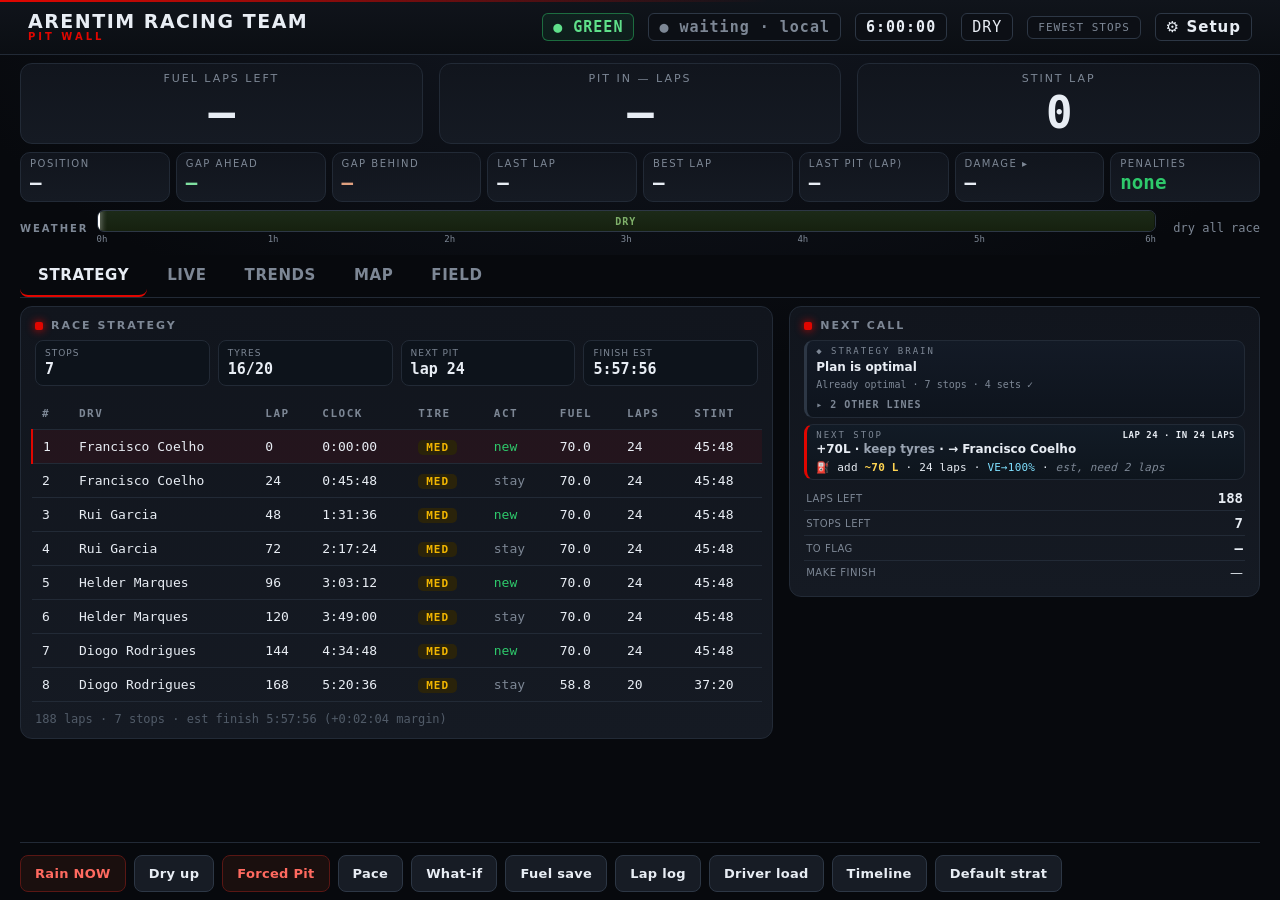
==== web/index.html @ 39a703a9 "Redesign UI into tabbed views (fix nested-panel clutter) The single-screen 3-column clamp forced pan" ====
<!DOCTYPE html>
<html lang="en">
<head>
<meta charset="utf-8">
<meta name="viewport" content="width=device-width,initial-scale=1">
<title>Arentim Racing Team — Pit Wall</title>
<link rel="icon" href="data:image/svg+xml,%3Csvg xmlns='http://www.w3.org/2000/svg' viewBox='0 0 32 32'%3E%3Crect width='32' height='32' rx='6' fill='%230b0f14'/%3E%3Ctext x='16' y='22' font-size='18' text-anchor='middle' fill='%233ea6ff' font-family='Arial' font-weight='bold'%3EA%3C/text%3E%3C/svg%3E">
<link rel="stylesheet" href="css/style.css?v=2026-11-17l">
</head>
<body>
<header>
  <div class="brand"><span class="t">ARENTIM RACING TEAM</span><span class="s">PIT WALL</span></div>
  <div class="spacer"></div>
  <span class="chip flag" id="flagChip" title="track flag">● GREEN</span>
  <span class="chip conn" id="conn" title="data link">● —</span>
  <span class="chip clock" id="clock" title="time remaining">--:--:--</span>
  <span class="chip wet" id="wx">DRY</span>
  <span class="chip wetpct" id="wxDetail" title="track wetness + trend" style="display:none"></span>
  <span class="chip tgt" id="target">fewest stops</span>
  <button class="chip btn" onclick="openSetup()" title="Race setup — enter real values">⚙ Setup</button>
</header>

<div class="wrap">
  <div id="feedBanner" class="feedbanner" onclick="document.getElementById('conn').scrollIntoView()"></div>
  <div id="boxAlert" class="box-alert">📻 BOX THIS LAP — swap to <span id="boxNext"></span></div>
  <div id="fcyBanner" class="fcy-banner"></div>
  <div id="pitBanner" class="pit-banner"></div>
  <!-- balanced hero grid: 3 stats -->
  <div class="grid big3">
    <div class="panel stat"><div class="label">Fuel laps left</div><div class="val" id="fuelLaps">—</div><div class="sub" id="fuelSub">&nbsp;</div></div>
    <div class="panel stat" id="pitTile"><div class="label">Pit in — laps</div><div class="val" id="pitIn">—</div><div class="sub" id="pitSub">&nbsp;</div></div>
    <div class="panel stat"><div class="label">Stint lap</div><div class="val" id="stint">—</div><div class="sub" id="stintSub">&nbsp;</div></div>
  </div>

  <!-- race info strip -->
  <div class="strip">
    <div class="mini"><span class="k">Position</span><span class="v pos" id="pos">—</span></div>
    <div class="mini"><span class="k">Gap ahead</span><span class="v gap-a" id="gapA">—</span></div>
    <div class="mini"><span class="k">Gap behind</span><span class="v gap-b" id="gapB">—</span></div>
    <div class="mini"><span class="k">Last lap</span><span class="v" id="lastLap">—</span><span class="delta" id="lapDelta"></span></div>
    <div class="mini"><span class="k">Best lap</span><span class="v" id="bestLap">—</span></div>
    <div class="mini"><span class="k">Last pit (lap)</span><span class="v" id="lastPit">—</span></div>
    <div class="mini clickable" onclick="openDamage()" title="Click for damage detail"><span class="k">Damage ▸</span><span class="v" id="damage">—</span></div>
    <div class="mini"><span class="k">Penalties</span><span class="v" id="pen">—</span></div>
  </div>

  <!-- class-relative strip (multiclass: our GT3 fight) -->
  <div class="strip clsrel" id="clsRelStrip" style="display:none">
    <div class="mini"><span class="k">Class pos</span><span class="v" id="clsPos">—</span></div>
    <div class="mini clsrow"><span class="k">Class ahead</span><span class="v" id="clsAhead">—</span></div>
    <div class="mini clsrow"><span class="k">Class behind</span><span class="v" id="clsBehind">—</span></div>
    <div class="mini"><span class="k">Class best</span><span class="v" id="clsBest">—</span></div>
    <div class="mini clickable" onclick="openStandings()" title="Full timing tower"><span class="k">Standings ▸</span><span class="v" id="clsField">—</span></div>
  </div>

  <!-- weather timeline -->
  <div class="wx-strip">
    <span class="wx-title">WEATHER</span>
    <div class="wx-wrap">
      <div class="wx-bar" id="wxBar"></div>
      <div class="wx-tip" id="wxTip"></div>
      <div class="wx-ticks" id="wxTicks"></div>
    </div>
    <div class="wx-right">
      <div class="wx-label" id="wxLabel">—</div>
      <div class="wx-temp" id="wxTemp"></div>
    </div>
  </div>

  <!-- TAB NAV — one focused view at a time (no nested panels) -->
  <nav class="tabs" id="tabnav">
    <button class="tab active" data-tab="strat" onclick="showTab('strat')">Strategy</button>
    <button class="tab" data-tab="live" onclick="showTab('live')">Live</button>
    <button class="tab" data-tab="trends" onclick="showTab('trends')">Trends</button>
    <button class="tab" data-tab="map" onclick="showTab('map')">Map</button>
    <button class="tab" data-tab="field" onclick="showTab('field')">Field</button>
  </nav>

  <!-- ===== STRATEGY ===== -->
  <section class="view active" id="v-strat">
    <div class="vgrid v-2">
      <div class="panel strat">
        <h2>Race strategy</h2>
        <div class="plan-stats" id="planStats"></div>
        <div class="tbl-scroll cscroll">
          <table>
            <thead><tr><th>#</th><th>Drv</th><th>Lap</th><th>Clock</th><th>Tire</th><th>Act</th><th>Fuel</th><th>Laps</th><th>Stint</th></tr></thead>
            <tbody id="plan"></tbody>
          </table>
        </div>
        <p class="note" id="planSummary"></p>
      </div>
      <div class="panel">
        <h2>Next call</h2>
        <div class="brain" id="brain"></div>
        <div class="nextstop" id="nextStop"></div>
        <div class="kv"><span class="k">Laps left</span><span class="v" id="lapsLeft">—</span></div>
        <div class="kv"><span class="k">Stops left</span><span class="v" id="stops">—</span></div>
        <div class="kv"><span class="k">To flag</span><span class="v" id="toFlag">—</span></div>
        <div class="kv"><span class="k">Make finish</span><span id="finish"></span></div>
      </div>
    </div>
  </section>

  <!-- ===== LIVE ===== -->
  <section class="view" id="v-live">
    <div class="vgrid v-3">
      <div class="panel">
        <h2>Engineer</h2>
        <div class="kv"><span class="k">On track</span><span class="v" id="driver">—</span></div>
        <div class="kv"><span class="k">Stint left</span><span class="v" id="stintLeft">—</span></div>
        <div class="kv"><span class="k">Stint time</span><span class="v" id="stintTime">—</span></div>
        <div class="kv"><span class="k">Stint pace</span><span class="v" id="stintPace">—</span></div>
        <div class="kv"><span class="k">Seat time</span><span class="v" id="seatTime">—</span></div>
        <div class="kv"><span class="k">Avg lap</span><span class="v" id="avg">—</span></div>
        <div class="kv"><span class="k">Pace target</span><span class="v" id="paceTarget">—</span></div>
      </div>
      <div class="panel">
        <h2>Tires</h2>
        <div class="kv"><span class="k">Used / budget</span><span class="v" id="tireCount">—</span></div>
        <div class="bar" id="tireBar"><i style="width:0%"></i></div>
        <div class="note" id="tireNote"></div>
        <div class="kv"><span class="k">Tyre life (worst)</span><span class="v" id="tireWear">—</span></div>
        <div class="kv"><span class="k">Laps on set</span><span class="v" id="tireLaps">—</span></div>
        <div class="kv"><span class="k">Wear-out in</span><span class="v" id="wearOut">—</span></div>
        <div class="kv"><span class="k">Track temp</span><span class="v" id="tempTrend">—</span></div>
        <div class="note" id="psiHint"></div>
        <div class="twheels" id="twheels"></div>
      </div>
      <div class="panel evpanel">
        <h2>Events <span class="ev-count" id="evCount">0</span>
          <button class="ev-expand" id="evExpand" onclick="openEvents()" title="Full event history">⤢ Log</button>
        </h2>
        <div id="evLog" class="ev-log cscroll"></div>
      </div>
    </div>
  </section>

  <!-- ===== TRENDS ===== -->
  <section class="view" id="v-trends">
    <div class="panel">
      <h2>Trends</h2>
      <p class="note" style="margin-top:4px">Measured from the live lap stream — lap time, fuel burn and VE drain across the race, overall and per stint. A stint = a fuel load (resets each pit / driver swap).</p>
      <div id="trendBody"></div>
    </div>
  </section>

  <!-- ===== MAP ===== -->
  <section class="view" id="v-map">
    <div class="panel">
      <h2>Track map <span class="chip" id="mapCars">—</span></h2>
      <p class="note" style="margin-top:4px">Live positions from the game. The track is identified by name and traced from our car's first lap, then saved — so next time it loads instantly. Dots are cars, coloured by class — ours ringed in white. Needs the bridge running.</p>
      <div id="mapBody"></div>
      <div class="btns" style="margin-top:8px"><button onclick="clearTrackOutline()">Clear track</button></div>
    </div>
  </section>

  <!-- ===== FIELD (standings) ===== -->
  <section class="view" id="v-field">
    <div class="panel">
      <h2>Standings &amp; rivals</h2>
      <p class="note" style="margin-top:0">Live field — gaps, pace and pit status. Our car highlighted. Sector times for our last lap below.</p>
      <div id="standBody" class="cscroll"></div>
      <div id="sectorBody"></div>
    </div>
  </section>

  <!-- PERSISTENT ACTIONS — always reachable, never nested -->
  <div class="actionbar">
    <button class="alert" onclick="ev('rain_now')">Rain NOW</button>
    <button onclick="ev('dry_up')">Dry up</button>
    <button class="alert" onclick="ev('forced_pit')">Forced Pit</button>
    <button onclick="ev('pace_change')">Pace</button>
    <button onclick="openWif()">What-if</button>
    <button onclick="openFuel()">Fuel save</button>
    <button onclick="openLaps()">Lap log</button>
    <button onclick="openDrivers()">Driver load</button>
    <button onclick="openTimeline()">Timeline</button>
    <button onclick="openDefaultStrat()">Default strat</button>
  </div>
</div>

<!-- full event history modal -->
<div class="modal-bg" id="evModal">
  <div class="modal wide">
    <button class="x" onclick="closeEvents()">✕</button>
    <h2>Event history</h2>
    <div class="btns" style="margin-top:0">
      <button onclick="if(confirm('Clear the event log?')){eventLog=[];try{localStorage.setItem(EV_KEY,JSON.stringify(eventLog));}catch(e){} renderEventLog();}">Clear log</button>
      <span class="chip" id="evModalCount">0 events</span>
    </div>
    <p class="note" style="margin-top:8px">Every strategy event — pit stops, weather, incidents, pace calls — newest first.</p>
    <div id="evLogFull" class="ev-log cscroll"></div>
  </div>
</div>

<!-- fuel-save modal -->
<div class="modal-bg" id="fuelModal">
  <div class="modal">
    <button class="x" onclick="closeFuel()">✕</button>
    <h2>Fuel save</h2>
    <div id="fuelBody"></div>
  </div>
</div>

<!-- what-if sandbox modal -->
<div class="modal-bg" id="wifModal">
  <div class="modal">
    <button class="x" onclick="closeWif()">✕</button>
    <h2>What-if sandbox</h2>
    <p class="note" style="margin-top:0">Test a scenario against the current plan — nothing is committed.</p>
    <div class="btns" id="wifBtns"></div>
    <div id="wifResult"></div>
  </div>
</div>

<!-- damage detail modal -->
<div class="modal-bg" id="dmgModal">
  <div class="modal">
    <button class="x" onclick="closeDamage()">✕</button>
    <h2>Car condition</h2>
    <div id="dmgDetails"></div>
    <div id="dmgRec" class="rec"></div>
  </div>
</div>

<!-- race timeline modal -->
<div class="modal-bg" id="tlModal">
  <div class="modal wide">
    <button class="x" onclick="closeTimeline()">✕</button>
    <h2>Race timeline — planned</h2>
    <p class="note" style="margin-top:0">Stints across the race by driver and compound. The line marks where we are now.</p>
    <div id="tlBody"></div>
    <div id="tlLegend" class="tl-legend"></div>
  </div>
</div>

<!-- default (baseline) strategy modal -->
<div class="modal-bg" id="defModal">
  <div class="modal wide xl">
    <button class="x" onclick="closeDefaultStrat()">✕</button>
    <h2>Default strategy — baseline plan</h2>
    <p class="note" style="margin-top:0">The agreed pre-race plan (dry). The live plan adapts from here as fuel, pace and weather change — this view always shows the fixed baseline to compare against.</p>
    <div id="defSummary" class="def-summary"></div>
    <div id="defBody" class="cscroll"></div>
  </div>
</div>

<!-- setup / config modal -->
<div class="modal-bg" id="setupModal">
  <div class="modal wide">
    <button class="x" onclick="closeSetup()">✕</button>
    <h2>Race setup</h2>
    <p class="note" style="margin-top:0">Enter real values from practice. Saved in this browser; the plan regenerates on save.</p>
    <div id="setupBody" class="setup-grid"></div>
    <div class="btns" style="margin-top:16px">
      <button class="go" onclick="saveSetup()">Save &amp; regenerate</button>
      <button onclick="resetSetup()">Reset to defaults</button>
    </div>
  </div>
</div>

<!-- driver load modal -->
<div class="modal-bg" id="drvModal">
  <div class="modal">
    <button class="x" onclick="closeDrivers()">✕</button>
    <h2>Driver load — planned</h2>
    <p class="note" style="margin-top:0">Stints, laps and time per driver in the current plan. Balance swaps before the race.</p>
    <div class="btns" style="margin-top:0"><button class="alert" onclick="confirmResetSession()">Clear session history</button></div>
    <div id="drvBody"></div>
  </div>
</div>

<!-- lap log modal -->
<div class="modal-bg" id="lapModal">
  <div class="modal wide">
    <button class="x" onclick="closeLaps()">✕</button>
    <h2>Lap log</h2>
    <div class="btns" style="margin-top:0">
      <button onclick="exportLapCsv()">Export CSV</button>
      <button onclick="if(confirm('Clear the lap log?')){lapLog=[];saveLapLog();renderLapLog();}">Clear</button>
      <span class="chip" id="lapCount">0 laps</span>
      <span class="chip" id="lapBest">best —</span>
    </div>
    <p class="note" style="margin-top:8px">Each completed lap recorded from the live stream — driver, time, fuel, tyre life. Export for post-race review.</p>
    <div id="lapPace"></div>
    <div id="lapBody"></div>
  </div>
</div>

<script src="js/config.js?v=2026-11-17"></script>
<script src="js/gate.js?v=2026-11-17"></script>
<script src="js/engine.js?v=2026-11-17"></script>
<!-- cross-device sync. supabase.config.js = public keys (written at deploy); supabase.local.js = local override w/ passcode. -->
<script src="supabase.config.js" onerror="void 0"></script>
<script src="supabase.local.js" onerror="void 0"></script>
<script src="js/supabase.js?v=2026-11-17"></script>
<script>
const cfg = window.RACE_CONFIG, wx = window.WEATHER_TIMELINE;
document.getElementById('target').textContent = cfg.optimize_target.replace('_',' ');

// Everything display-only starts EMPTY (null / "—"). Nothing is invented: a value
// only appears once the telemetry bridge (or sim feeder) actually sends it. Engine
// inputs that must be numbers to avoid NaN keep a neutral zero (laps_done, elapsed,
// tires_used) — those are honest "race not started yet" values, not fake readings.
let state = { fuel_now:null, fuel_capacity:null, laps_done:0, stint_lap:0, avg_lap_live:null,
  elapsed_s:0, remaining_stops:null, driver_idx:0, tires_used:0,
  current_driver:'—', stint_time_s:null, scheduled_stops:null,
  position:null, gap_ahead_s:null, gap_behind_s:null,
  last_lap_s:null, best_lap_s:null, last_pit_lap:null,
  penalties:0, tire_wear_pct:null, laps_on_tires:null,
  // real-telemetry fields (sim feeder / bridge fed)
  flag:'green', in_pits:false, session_remaining_s:null, weather_now:'dry',
  wetness:null, raining:null,
  track_temp:null, air_temp:null, sectors:null, lap_delta_s:null,
  cls_position:null, rivals:[],
  // damage: derived from real LMU signals on the bridge; null where unmeasurable
  aero_pct:null, body_pct:null, susp_pct:null, tyres_pct:null, repair_s:null,
  parts_detached:false, wheels:[],
  last_impact_mag:null, last_impact_ago_s:null, accum_impact:null, track_limits:null };

// live plan — events regenerate it; render reads it
let currentPlan = Engine.generatePlan(cfg, wx);
// Fixed baseline (the "default strategy"): pristine dry-weather plan, never
// regenerated — the reference the live plan is compared against. Built from the
// SHIPPED config (window.RACE_CONFIG_BASE), NOT the live cfg, so a saved Setup
// override on this browser can't mask the agreed pre-race plan.
const DEFAULT_CFG = window.RACE_CONFIG_BASE || cfg;
const DEFAULT_PLAN = JSON.parse(JSON.stringify(Engine.generatePlan(DEFAULT_CFG,
  [{start_s:0, condition:'dry', wetness:0}])));

const $=id=>document.getElementById(id);
const hms=s=>{s=Math.max(0,s|0);return `${(s/3600|0)}:${String(s/60%60|0).padStart(2,'0')}:${String(s%60).padStart(2,'0')}`};
const fmtClock=s=>{s=Math.max(0,s|0);return `${(s/60|0)}:${String(s%60).padStart(2,'0')}`};  // M:SS
const fmtLap=s=>{ if(s==null)return '—'; const ms=Math.round(s*1000); if(ms<60000) return (ms/1000).toFixed(3)+'s'; const m=Math.floor(ms/60000), sec=(ms-m*60000)/1000; return `${m}:${sec.toFixed(3).padStart(6,'0')}`; };

// measured average lap from the real lap log (recent clean laps). null if none yet.
function avgLapLive(){
  if(state.avg_lap_live!=null) return state.avg_lap_live;        // explicit feed wins
  if(!Array.isArray(lapLog) || !lapLog.length) return null;
  const laps = lapLog.map(r=>r.lap_s).filter(v=>v!=null && v>0);
  if(!laps.length) return null;
  // drop pit/out-laps and offs: keep only laps within 107% of the best, so the
  // average reflects real pace (not a stop-inflated number).
  const best = Math.min(...laps);
  const clean = laps.filter(v=> v <= best*1.07);
  const recent = (clean.length ? clean : laps).slice(-5);
  return recent.reduce((a,b)=>a+b,0)/recent.length;
}

// measured fuel burn from completed-lap fuel deltas (ignores refuels = fuel went up)
function measuredFuelPerLap(){
  if(!Array.isArray(lapLog) || lapLog.length<2) return null;
  const drops=[];
  for(let i=1;i<lapLog.length;i++){
    const a=lapLog[i-1].fuel, b=lapLog[i].fuel;
    if(a!=null && b!=null){ const d=a-b; if(d>0 && d<30) drops.push(d); }
  }
  if(!drops.length) return null;
  const last=drops.slice(-5);
  return last.reduce((x,y)=>x+y,0)/last.length;
}
// live tyre wear rate (worn fraction per lap) from the recent lap stream — like
// VE drain but for rubber. Resets implicitly each stint (worn drops to ~0 on
// fresh tyres → negative deltas filtered out). null until 2 laps on a set.
function measuredWearPerLap(){
  if(!Array.isArray(lapLog) || lapLog.length<2) return null;
  const drops=[];
  for(let i=1;i<lapLog.length;i++){
    const a=lapLog[i-1].worn, b=lapLog[i].worn;
    if(a!=null && b!=null){ const d=b-a; if(d>0 && d<0.2) drops.push(d); }  // ignore resets/noise
  }
  if(!drops.length) return null;
  const last=drops.slice(-5);
  return last.reduce((x,y)=>x+y,0)/last.length;
}
// live Virtual Energy drain (% per lap) from consecutive VE readings — lets the
// pit window track the REAL rate instead of the static ve_per_lap estimate, and
// lets the operator validate the 4.2%/lap assumption on track.
function measuredVePerLap(){
  if(!Array.isArray(lapLog) || lapLog.length<2) return null;
  const drops=[];
  for(let i=1;i<lapLog.length;i++){
    const a=lapLog[i-1].ve, b=lapLog[i].ve;      // fractions 0..1
    if(a!=null && b!=null){ const d=(a-b)*100; if(d>0 && d<25) drops.push(d); }  // %/lap
  }
  if(!drops.length) return null;
  const last=drops.slice(-5);
  return last.reduce((x,y)=>x+y,0)/last.length;
}

// ---- Engineer call: SAVE / PUSH / ON TARGET ------------------------------
// The single most important thing a race engineer tells the driver: are we on
// track to reach the planned stop on the energy/fuel we have, or must we lift
// and coast to save, or do we have margin to push? Computes, for BOTH virtual
// energy and fuel, the per-lap rate needed to exactly reach the ideal stop lap,
// compares it to the real measured drain, and reports the MORE BINDING of the
// two (the one that runs out first). Pure read of live telemetry — no eyes on
// track needed. Returns null until there's a live resource + a target lap.
function engineerCall(m, veRate, fplMeasured){
  const idealLap = (m && m.pit_window) ? m.pit_window.ideal : null;
  if(idealLap==null) return null;
  const lapsToIdeal = idealLap - (state.laps_done||0);
  if(lapsToIdeal <= 0) return null;               // already at/past the window
  const legs = [];
  // Virtual Energy leg (the GT3 limiter)
  if(cfg.energy_mode==='ve' && state.virtual_energy!=null){
    const now = state.virtual_energy*100;         // %
    const drain = (veRate && veRate>0) ? veRate : cfg.ve_per_lap;
    if(drain>0){
      const need = now/lapsToIdeal;               // %/lap to just reach ideal
      legs.push({ unit:'VE', uu:'%', margin: now/drain - lapsToIdeal, save: drain-need });
    }
  }
  // Fuel leg
  if(state.fuel_now!=null){
    const fpl = (fplMeasured && fplMeasured>0) ? fplMeasured : cfg.fuel_per_lap;
    if(fpl>0){
      const need = state.fuel_now/lapsToIdeal;     // L/lap to just reach ideal
      legs.push({ unit:'Fuel', uu:'L', margin: state.fuel_now/fpl - lapsToIdeal, save: fpl-need });
    }
  }
  if(!legs.length) return null;
  const b = legs.reduce((a,c)=> c.margin < a.margin ? c : a);   // least margin = binding
  let verb, detail, cls;
  if(b.margin <= -0.3){                            // short — must lift & coast
    verb='SAVE'; cls='bad';
    detail = 'lift & coast ~'+Math.abs(b.save).toFixed(b.unit==='VE'?2:2)+b.uu+'/lap';
  } else if(b.margin >= 0.6){                       // margin in hand — can push
    verb='PUSH'; cls='ok';
    detail = '+'+b.margin.toFixed(1)+' lap'+(b.margin>=1.95?'s':'')+' in hand';
  } else {                                          // right on the number
    verb='ON TARGET'; cls='warn';
    detail = '±'+Math.abs(b.margin).toFixed(1)+' lap';
  }
  return { verb, detail, cls, unit:b.unit };
}

// ---- Refuel calculator: exactly what to dial in at the next stop ---------
// BlackRack-style: the fuel (L) to add for the upcoming stint, flagged with a
// data-confidence note when we don't yet have measured consumption. VE always
// refills to 100% on an LMGT3 so the energy side is a fixed note.
function refuelCalc(nextStint){
  if(!nextStint) return null;
  const fplM = measuredFuelPerLap();
  const fpl = (fplM && fplM>0) ? fplM : cfg.fuel_per_lap;
  const laps = nextStint.target_laps || cfg.max_stint_laps || 0;
  const cap = (state.fuel_capacity && state.fuel_capacity>0) ? state.fuel_capacity : (cfg.tank_cap||999);
  const addL = Math.min(cap, laps*fpl + (cfg.fuel_margin_laps||0)*fpl);
  const confident = fplM!=null;
  const needLaps = confident ? 0 : Math.max(1, 2 - (Array.isArray(lapLog)?lapLog.length:0));
  return { addL, laps, fpl, confident, needLaps, ve: cfg.energy_mode==='ve' };
}

// ---- Stint pace trend: are the tyres going off? --------------------------
// With no eyes on track, deg shows up as lap time climbing through the stint.
// Compares the recent clean-lap average to the stint's best; a positive delta
// means the car is dropping off (deg / fuel-save / traffic). Uses only this
// stint's laps for the current driver. Needs a few clean laps first.
function stintPaceTrend(){
  if(!Array.isArray(lapLog) || !lapLog.length) return null;
  const since = (_stintStartLap!=null) ? _stintStartLap : 0;
  const laps = lapLog.filter(r=> r.lap_s!=null && r.lap_s>0 && r.lap > since).map(r=>r.lap_s);
  if(laps.length < 4) return null;                 // not enough to call a trend
  const best = Math.min(...laps);
  const clean = laps.filter(v=> v <= best*1.07);   // drop in/out-laps, offs
  if(clean.length < 3) return null;
  const recent = clean.slice(-3);
  const recentAvg = recent.reduce((a,b)=>a+b,0)/recent.length;
  const trend = recentAvg - best;                  // s/lap off the stint best
  return { trend, n: laps.length, recentAvg, best };
}

// ---- Pace target: lap time needed to make the planned distance -----------
// Can we even complete the planned laps inside the race clock? Required avg
// lap = remaining green time (minus the pit time still to come) / laps left.
// Compare to the live average: under target = comfortable, over = can't make
// the distance at this pace.
function paceTargetCalc(m, plan, futureStops){
  const lapsLeft = m.laps_left;
  if(lapsLeft==null || lapsLeft<=0) return null;
  const raceLeft = (state.session_remaining_s!=null) ? state.session_remaining_s
                 : (cfg.duration_s - (state.elapsed_s||0));
  if(raceLeft==null || raceLeft<=0) return null;
  const pitLeft = (futureStops||0) * (cfg.pit_loss_s||0);
  const target = (raceLeft - pitLeft) / lapsLeft;   // s/lap
  const live = avgLapLive();
  return { target, live, slack: (live!=null ? target-live : null) };
}

// ---- To-flag margin: energy + fuel for the WHOLE rest of the race --------
// Not just the next stop: with the stops we plan to make (each a full refuel /
// 100% VE), do we reach the flag, and by how much? Reports the binding of VE
// and fuel as a lap margin.
function toFlagCalc(m, futureStops, veRate, fplMeasured){
  const lapsLeft = m.laps_left;
  if(lapsLeft==null) return null;
  const legs = [];
  if(cfg.energy_mode==='ve' && state.virtual_energy!=null){
    const drain = (veRate && veRate>0) ? veRate : cfg.ve_per_lap;
    if(drain>0){
      const avail = (state.virtual_energy*100) + (futureStops*100);   // %
      legs.push({ u:'VE', margin: avail/drain - lapsLeft });
    }
  }
  if(state.fuel_now!=null){
    const fpl = (fplMeasured && fplMeasured>0) ? fplMeasured : cfg.fuel_per_lap;
    if(fpl>0){
      // each stop adds a realistic splash (one VE-window stint + margin), NOT a
      // full tank — the GT3 never fills the 120 L tank, it fuels to the stint.
      // Use the live reported capacity when present, else the config tank.
      const cap = (state.fuel_capacity && state.fuel_capacity>0) ? state.fuel_capacity : (cfg.tank_cap||0);
      const perStop = Math.min(cap, (cfg.max_stint_laps||24)*fpl + (cfg.fuel_margin_laps||0)*fpl);
      const avail = state.fuel_now + futureStops*perStop;
      legs.push({ u:'Fuel', margin: avail/fpl - lapsLeft });
    }
  }
  if(!legs.length) return null;
  const b = legs.reduce((a,c)=> c.margin < a.margin ? c : a);
  return { unit:b.u, margin:b.margin };
}

// ---- Seat time: total + continuous time at the wheel for current driver --
// _driverSeatStartEl resets whenever the driver name changes (a real swap),
// so continuous time spans back-to-back fuel-only stints by the same driver.
function seatTimeCalc(){
  const d = state.current_driver;
  if(!d || d==='—') return null;
  // total = sum of this driver's completed stints + ONLY the current open stint.
  // (completed fuel-only stints inside the continuous block are already in
  // stintLog, so adding the whole continuous block here would double-count them.)
  let total = 0;
  stintLog.forEach(s=>{ if(s.driver===d && s.durEl!=null) total += s.durEl; });
  const liveStint = (state.elapsed_s!=null && _stintStartEl!=null)
    ? Math.max(0, state.elapsed_s - _stintStartEl) : (state.stint_time_s||0);
  total += liveStint;
  // continuous = unbroken time at the wheel (spans the fuel-only stints) — for
  // the reg check, NOT summed into total.
  const continuous = (_driverSeatStartEl!=null && state.elapsed_s!=null)
    ? Math.max(0, state.elapsed_s - _driverSeatStartEl) : liveStint;
  const maxC = cfg.driver_max_consecutive_min ? cfg.driver_max_consecutive_min*60 : null;
  const maxT = cfg.driver_max_total_min ? cfg.driver_max_total_min*60 : null;
  return { total, continuous, maxC, maxT,
    overC: maxC!=null && continuous>maxC, nearC: maxC!=null && continuous>maxC*0.85,
    overT: maxT!=null && total>maxT };
}

// ---- Undercut / overcut: what a stop NOW does to track position ----------
// A stop costs ~pit_loss_s. The car behind only passes us if its gap is less
// than that loss; otherwise we rejoin still ahead. Fresh tyres may undercut
// the car ahead if its gap is under the loss and it hasn't stopped.
function undercutCalc(){
  const drop = cfg.pit_loss_s || 0;
  const gb = state.gap_behind_s, ga = state.gap_ahead_s, pos = state.position;
  if(gb==null && ga==null) return null;
  const out = { drop, pos };
  if(gb!=null){
    if(gb > drop){ out.behind = { safe:true, by: gb-drop }; }
    else { out.behind = { safe:false, by: drop-gb }; }
  }
  // undercut only makes sense if there's a car ahead to catch (not the leader)
  if(ga!=null && ga>0 && ga < drop && pos!=null && pos>1){ out.undercut = { by: drop-ga }; }
  return out;
}

// ---- Track-temp trend + cold-pressure hint -------------------------------
let _tempLog = [];   // ring of {ts, track} to read a trend over ~5 min
function pushTemp(){
  if(state.track_temp==null) return;
  const now = Date.now();
  const last = _tempLog[_tempLog.length-1];
  if(!last || now-last.ts > 20000){ _tempLog.push({ts:now, track:state.track_temp}); }
  if(_tempLog.length > 40) _tempLog.shift();
}
// ---- Track wetness % + drying/wetting trend ------------------------------
let _wetLog = [];   // ring of {ts, wet} to read a trend over ~2 min
function wetnessCalc(){
  if(state.wetness==null && state.raining==null) return null;
  const wet = state.wetness!=null ? state.wetness : 0;
  const now = Date.now();
  const last = _wetLog[_wetLog.length-1];
  if(!last || now-last.ts > 10000){ _wetLog.push({ts:now, wet}); if(_wetLog.length>30) _wetLog.shift(); }
  const old = _wetLog.find(e=> now-e.ts <= 150000 && now-e.ts >= 60000);
  const delta = old ? wet-old.wet : 0;
  const arrow = delta > 0.02 ? '↑ wetting' : delta < -0.02 ? '↓ drying' : 'steady';
  return { pct: Math.round(wet*100), raining: state.raining, arrow, delta };
}
function tempTrendCalc(){
  if(state.track_temp==null) return null;
  pushTemp();
  // trend vs a reading ~3-5 min old. If we don't have one yet (startup / feed
  // gap) report a flat trend rather than comparing against a seconds-old sample
  // and labelling it "~5 min".
  const old = _tempLog.find(e=> Date.now()-e.ts <= 330000 && Date.now()-e.ts >= 180000);
  const delta = old ? state.track_temp-old.track : 0;
  const arrow = delta > 0.3 ? '↑' : delta < -0.3 ? '↓' : '→';
  const psiAdj = (state.track_temp - (cfg.ref_track_temp_c||30)) * (cfg.psi_per_degC||0);
  return { track: state.track_temp, air: state.air_temp, arrow, delta, psiAdj };
}

// time lost to incidents (seconds) for a stint/driver aggregate
function incidentCost(contacts, offtracks){
  const c = cfg.incident_cost || {contact_s:4, offtrack_s:1};
  return (contacts||0)*(c.contact_s||0) + (offtracks||0)*(c.offtrack_s||0);
}

// ---- Class-relative + broadcast timing helpers ---------------------------
// From the rivals feed, find OUR car, our class, and the car ahead/behind us
// WITHIN OUR CLASS (multiclass: the GT3 fight is what matters to us, not the
// LMP/Hypercar traffic). Intervals from each car's gap-to-leader.
function classRelativeCalc(){
  const rivals = Array.isArray(state.rivals) ? state.rivals : [];
  if(!rivals.length) return null;
  const us = rivals.find(r=>r.is_us);
  if(!us) return null;
  const myCls = classMeta(us.cls).name;
  const mates = rivals.filter(r=> classMeta(r.cls).name===myCls);
  // sort by gap-to-leader (fallback to position) ascending = track order in class
  const key = r => (r.gap_s!=null ? +r.gap_s : (r.pos!=null ? r.pos*1e6 : 1e12));
  mates.sort((a,b)=> key(a)-key(b));
  const myIdx = mates.findIndex(r=>r.is_us);
  const clsPos = myIdx>=0 ? myIdx+1 : null;
  const ahead = myIdx>0 ? mates[myIdx-1] : null;
  const behind = (myIdx>=0 && myIdx<mates.length-1) ? mates[myIdx+1] : null;
  const intv = (o)=> (o && o.gap_s!=null && us.gap_s!=null) ? Math.abs(us.gap_s - o.gap_s) : null;
  // class best lap across all mates
  let clsBest=null; mates.forEach(r=>{ if(r.best_lap_s!=null && (clsBest==null||r.best_lap_s<clsBest)) clsBest=r.best_lap_s; });
  const label = o => o ? ((o.num?('#'+o.num+' '):'')+(o.driver||o.manuf||o.name||'car')).trim() : null;
  return { clsPos, clsCount: mates.length, clsName: myCls,
    ahead: ahead?{name:label(ahead), intv:intv(ahead), pit:ahead.in_pits}:null,
    behind: behind?{name:label(behind), intv:intv(behind), pit:behind.in_pits}:null,
    clsBest };
}
// session fastest lap (overall + per class) for the purple marker
function fastestLaps(){
  const rivals = Array.isArray(state.rivals) ? state.rivals : [];
  let overall=null; const byCls={};
  rivals.forEach(r=>{ if(r.best_lap_s!=null){
    if(overall==null||r.best_lap_s<overall) overall=r.best_lap_s;
    const c=classMeta(r.cls).name; if(byCls[c]==null||r.best_lap_s<byCls[c]) byCls[c]=r.best_lap_s;
  }});
  return { overall, byCls };
}

// standings / sectors modal
// class metadata — reusable across races (LMU: Hypercar + LMGT3; add more here)
const CLASS_META = {
  'HYPERCAR':{name:'Hypercar',abbr:'HY', color:'#ff4d4d'},
  'LMH':     {name:'Hypercar',abbr:'HY', color:'#ff4d4d'},
  'HY':      {name:'Hypercar',abbr:'HY', color:'#ff4d4d'},
  'LMP2':    {name:'LMP2',    abbr:'P2', color:'#38d6c6'},
  'GTE':     {name:'GTE',     abbr:'GTE',color:'#ffb000'},
  'LMGT3':   {name:'LMGT3',   abbr:'GT3',color:'#3ea6ff'},
  'GT3':     {name:'LMGT3',   abbr:'GT3',color:'#3ea6ff'},
};
const CLASS_ORDER = ['Hypercar','LMP2','GTE','LMGT3'];   // fastest class first
function classMeta(c){
  const k=(c||'').toUpperCase();
  return CLASS_META[k] || {name:(c||'Other'),abbr:(c||'?'),color:'#7d8795'};
}
// manufacturer colour + 3-letter monogram (offline-safe stand-in for a logo)
// c=brand colour, s=monogram fallback, g=logo slug (file in img/manuf/<g>.svg, '' = none)
const MANUF = {
  'TOYOTA':{c:'#EB0A1E',s:'TOY',g:'toyota'}, 'FERRARI':{c:'#D40000',s:'FER',g:'ferrari'},
  'CADILLAC':{c:'#B9945A',s:'CAD',g:'cadillac'}, 'PORSCHE':{c:'#C9A227',s:'POR',g:'porsche'},
  'BMW':{c:'#0066B1',s:'BMW',g:'bmw'}, 'LAMBORGHINI':{c:'#D8B500',s:'LAM',g:'lamborghini'}, 'LAMBO':{c:'#D8B500',s:'LAM',g:'lamborghini'},
  'MERCEDES':{c:'#00A19C',s:'MER',g:'mercedes'}, 'ASTON':{c:'#00594F',s:'AST',g:'astonmartin'}, 'ASTON MARTIN':{c:'#00594F',s:'AST',g:'astonmartin'},
  'PEUGEOT':{c:'#1B3C78',s:'PEU',g:'peugeot'}, 'ALPINE':{c:'#0055A4',s:'ALP',g:'alpine'}, 'AUDI':{c:'#BB0A30',s:'AUD',g:'audi'},
  'MCLAREN':{c:'#FF8000',s:'MCL',g:'mclaren'}, 'CORVETTE':{c:'#C5A24A',s:'COR',g:'chevrolet'}, 'CHEVROLET':{c:'#C5A24A',s:'CHV',g:'chevrolet'},
  'NISSAN':{c:'#C3002F',s:'NIS',g:'nissan'}, 'HONDA':{c:'#E40521',s:'HON',g:'honda'}, 'FORD':{c:'#00274E',s:'FOR',g:'ford'},
  'MUSTANG':{c:'#00274E',s:'FOR',g:'ford'},
  'LEXUS':{c:'#1A1A1A',s:'LEX',g:'lexus'},
  'GENESIS':{c:'#c6a15a',s:'GEN',g:'genesis',dark:true},
  'AF CORSE':{c:'#D40000',s:'FER',g:'ferrari'}, 'AF':{c:'#D40000',s:'FER',g:'ferrari'},
  'ISOTTA':{c:'#6b1f2a',s:'ISO',g:''},
  'MERCEDES-AMG':{c:'#00A19C',s:'AMG',g:'mercedes'}, 'AMG':{c:'#00A19C',s:'AMG',g:'mercedes'},
  'ARENTIM':{c:'#e10600',s:'ART',g:''},
};
function manufMeta(name){
  const k=(name||'').toUpperCase();
  if(MANUF[k]) return MANUF[k];
  for(const key in MANUF){ if(k.includes(key)) return MANUF[key]; }
  return {c:'#7d8795', s:(name||'?').slice(0,3).toUpperCase(), g:''};
}
function badgeHtml(mf){
  // full-colour PNG logo on a transparent chip; monogram fallback if no logo file.
  if(mf.g) return `<span class="mbadge${mf.dark?' plate-dark':''}" style="--mc:${mf.c}">`+
    `<img class="mlogo" src="img/manuf/${mf.g}.png" alt="" `+
    `onerror="this.parentNode.classList.add('nologo');this.remove();"><span class="mono">${mf.s}</span></span>`;
  return `<span class="mbadge nologo" style="--mc:${mf.c}"><span class="mono">${mf.s}</span></span>`;
}
// --- tab navigation: one focused view at a time ---
function tabActive(name){ const v=document.getElementById('v-'+name); return !!(v && v.classList.contains('active')); }
function showTab(name){
  document.querySelectorAll('.view').forEach(v=> v.classList.toggle('active', v.id==='v-'+name));
  document.querySelectorAll('#tabnav .tab').forEach(t=> t.classList.toggle('active', t.dataset.tab===name));
  if(name==='trends') renderTrends();
  else if(name==='map') renderMap();
  else if(name==='field') renderStandings();
  window.scrollTo(0,0);
}
// legacy entry points (class-relative "Standings ▸" link, etc.) now switch tabs
function openStandings(){ showTab('field'); }
function closeStandings(){}
function renderStandings(){
  const sb=$('standBody'); const rivals=Array.isArray(state.rivals)?state.rivals:[];
  // remember each column's scroll so a live re-render doesn't jump back to the top
  const _scroll={};
  sb.querySelectorAll('.stand-col').forEach(c=>{ const l=c.querySelector('.stand-list'); if(c.dataset.cls&&l) _scroll[c.dataset.cls]=l.scrollTop; });
  if(!rivals.length){ sb.innerHTML='<p class="note">No standings feed yet — appears when telemetry sends rival data.</p>'; }
  else {
    // group by class, order fastest-first; each class gets its OWN scroll column
    const groups={};
    rivals.forEach(r=>{ const m=classMeta(r.cls); (groups[m.name]=groups[m.name]||[]).push(r); });
    const names=Object.keys(groups).sort((a,b)=>{
      const ia=CLASS_ORDER.indexOf(a), ib=CLASS_ORDER.indexOf(b);
      return (ia<0?99:ia)-(ib<0?99:ib);
    });
    const en=v=>v!=null?Math.round(v)+'%':'—';
    const fl=fastestLaps();      // session fastest overall + per class (purple/green)
    let cols='';
    names.forEach(nm=>{
      const m=classMeta(nm);
      const rows=groups[nm].slice().sort((a,b)=>(a.pos||99)-(b.pos||99));
      let prevGap=null, list='';
      rows.forEach((r,ci)=>{
        const us=r.is_us?' us':'';
        const mf=manufMeta(r.manuf||r.name);
        const title=((r.num?('#'+r.num+' '):'')+(r.manuf||r.name||'')).trim()||'—';
        const team=r.team||'';
        const driver=r.is_us ? (r.driver||state.current_driver||'—') : (r.driver||'—');
        const gap=r.is_us?'—':(r.gap_s!=null?('+'+(+r.gap_s).toFixed(1)):'—');
        let intv='—', intvNum=null;
        if(ci===0) intv='LDR';
        else if(r.gap_s!=null && prevGap!=null){ intvNum=r.gap_s-prevGap; intv=(intvNum<0?'':'+')+intvNum.toFixed(1); }
        if(r.gap_s!=null) prevGap=r.gap_s;
        const pit=r.in_pits?'<span class="tag-pit">PIT</span>':'';
        const sub=[team,driver].filter(Boolean).join(' · ');
        // broadcast touches: fastest-lap purple (overall) / green (class best),
        // battle highlight when the interval to the car ahead is under 1s.
        const flCls = (r.best_lap_s!=null && r.best_lap_s===fl.overall) ? 'best fl-o'
                    : (r.best_lap_s!=null && r.best_lap_s===fl.byCls[nm]) ? 'best fl-c' : '';
        const battle = (intvNum!=null && Math.abs(intvNum)<1.0) ? ' battle' : '';
        list+=`<div class="srow${us}${battle}">`+
          `<div class="srk"><b>${ci+1}</b><i>P${r.pos??'—'}</i></div>`+
          `${badgeHtml(mf)}`+
          `<div class="scar"><div class="scar-nm">${_esc(title)} ${pit}</div>`+
            `<div class="scar-sub">${_esc(sub||'—')}</div></div>`+
          `<div class="sstats">`+
            `<div class="sst"><span>GAP</span><b>${gap}</b></div>`+
            `<div class="sst"><span>INT</span><b class="${intv==='LDR'?'lead':''}${battle?' hot':''}">${intv}</b></div>`+
            `<div class="sst"><span>LAST</span><b>${r.last_lap_s!=null?fmtLap(+r.last_lap_s):'—'}</b></div>`+
            `<div class="sst"><span>BEST</span><b class="${flCls}">${r.best_lap_s!=null?fmtLap(+r.best_lap_s):'—'}</b></div>`+
            `<div class="sst"><span>LAPS</span><b>${r.laps!=null?r.laps:'—'}</b></div>`+
            `<div class="sst"><span>FUEL/E</span><b>${en(r.fuel_pct)}</b></div>`+
          `</div></div>`;
      });
      cols+=`<div class="stand-col" data-cls="${m.name}" style="--cc:${m.color}">`+
        `<div class="stand-col-h"><span class="cls-dot"></span>${m.name}`+
        `<span class="cls-tag">${m.abbr}</span><span class="cls-n">${rows.length} cars</span></div>`+
        `<div class="stand-list cscroll">${list}</div></div>`;
    });
    sb.innerHTML=`<div class="stand-cols">${cols}</div>`;
    // restore the scroll positions captured before the rebuild
    sb.querySelectorAll('.stand-col').forEach(c=>{ const l=c.querySelector('.stand-list');
      if(c.dataset.cls&&l&&_scroll[c.dataset.cls]!=null) l.scrollTop=_scroll[c.dataset.cls]; });
  }
  // our sectors
  const se=$('sectorBody'); const s=state.sectors;
  if(s && (s.s1!=null||s.s2!=null||s.s3!=null)){
    const cell=v=>v!=null?(+v).toFixed(3):'—';
    se.innerHTML='<div class="sec-row">'+
      `<div class="sec"><span class="sk">S1</span><span class="sv">${cell(s.s1)}</span></div>`+
      `<div class="sec"><span class="sk">S2</span><span class="sv">${cell(s.s2)}</span></div>`+
      `<div class="sec"><span class="sk">S3</span><span class="sv">${cell(s.s3)}</span></div>`+
      `<div class="sec"><span class="sk">Lap</span><span class="sv">${state.last_lap_s!=null?fmtLap(state.last_lap_s):'—'}</span></div></div>`;
  } else { se.innerHTML='<p class="note">No sector split feed yet.</p>'; }
}

function render(){
  const plan = currentPlan;
  // which stint are we in, how many stops remain
  let activeIdx = 0;
  plan.stints.forEach((s,i)=>{ if(s.in_lap <= state.laps_done) activeIdx = i; });
  const active = plan.stints[activeIdx];
  const futureStops = plan.stints.filter(s=> s.in_lap > state.laps_done).length;
  const veRate = measuredVePerLap();   // live %/lap, null until 2+ laps logged
  const m = Engine.liveMetrics(cfg, {...state, remaining_stops:futureStops, ve_per_lap_live:veRate}, plan, wx);

  $('clock').textContent = hms(state.session_remaining_s != null ? state.session_remaining_s : (cfg.duration_s - state.elapsed_s));
  // track flag chip
  const fc = $('flagChip'); if(fc){
    const fl = (state.flag||'green').toLowerCase();
    const map = {green:['GREEN','f-green'],yellow:['YELLOW','f-yellow'],fcy:['FULL-COURSE YELLOW','f-fcy'],red:['RED FLAG','f-red'],checkered:['CHECKERED','f-chk']};
    const [txt,cls] = map[fl] || map.green;
    fc.textContent = '● '+txt; fc.className = 'chip flag '+cls;
  }
  // weather NOW = the game's real weather when fed; fall back to the plan's forecast.
  const liveWx = state.weather_now || m.weather_now;
  const wet = liveWx==='wet';
  $('wx').textContent = (liveWx||'dry').toUpperCase(); $('wx').classList.toggle('wet',wet);
  // live track wetness % + drying/wetting trend (BlackRack-style weather read)
  const wxd = $('wxDetail');
  if(wxd){
    const wc = wetnessCalc();
    if(!wc || (wc.pct===0 && (!wc.raining))){ wxd.style.display='none'; }
    else {
      wxd.style.display='';
      wxd.textContent = '💧'+wc.pct+'% · '+wc.arrow + (wc.raining>0.05?' · rain '+Math.round(wc.raining*100)+'%':'');
      wxd.className = 'chip wetpct' + (wc.delta>0.02?' up':wc.delta<-0.02?' down':'');
    }
  }
  const haveFuel = state.fuel_now!=null;   // without a fuel feed, pit_in reads 0 — don't alarm
  $('fuelLaps').textContent = m.fuel_laps_left;
  $('pitIn').textContent = m.pit_in_laps;
  $('pitTile').className = 'panel stat'+(!haveFuel?'':m.pit_in_laps<=1?' crit':m.pit_in_laps<=3?' hot':'');
  // say WHY the window is where it is: VE forces the stop before fuel on LMGT3
  $('pitSub').innerHTML = m.ve_limited
    ? 'VE-limited'+(m.energy_laps_left!=null?' · '+m.energy_laps_left+' laps VE':'')
    : (m.energy_laps_left!=null ? m.energy_laps_left+' laps VE' : '&nbsp;');
  const stintLap = Math.max(0, state.laps_done - (active?active.in_lap:0));
  $('stint').textContent = stintLap; $('stintSub').textContent = 'target '+(active?.target_laps??'—');
  const realFpl = measuredFuelPerLap();
  $('fuelSub').textContent = (haveFuel ? state.fuel_now.toFixed(1)+' L' : '—')
    + (realFpl!=null ? ' · '+realFpl.toFixed(2)+' L/lap' : '')
    + (state.virtual_energy!=null ? ' · VE '+Math.round(state.virtual_energy*100)+'%' : '')
    + (veRate!=null ? ' ('+veRate.toFixed(1)+'%/lap)' : '');
  if(!haveFuel){ $('fuelLaps').textContent='—'; $('pitIn').textContent='—'; }

  $('lapsLeft').textContent = m.laps_left;
  $('stops').textContent = futureStops;
  const avgL = avgLapLive();
  $('avg').textContent = avgL!=null ? avgL.toFixed(2)+'s' : '—';

  // PACE TARGET — lap time needed to make the planned distance in the clock
  const pt = $('paceTarget');
  if(pt){
    const pc = paceTargetCalc(m, plan, futureStops);
    if(!pc){ pt.textContent='—'; pt.className='v'; }
    else {
      let cls='', tail='';
      if(pc.slack!=null){
        cls = pc.slack >= 1 ? 'ok' : pc.slack >= -0.3 ? 'warn' : 'bad';
        tail = pc.slack >= 0 ? ' · '+pc.slack.toFixed(1)+'s spare' : ' · short '+Math.abs(pc.slack).toFixed(1)+'s';
      }
      pt.textContent = fmtLap(pc.target) + tail;
      pt.className = 'v '+cls;
    }
  }

  // TO FLAG — whole-race energy/fuel margin given the stops we plan to make
  const tf = $('toFlag');
  if(tf){
    const fc2 = toFlagCalc(m, futureStops, veRate, realFpl);
    if(!fc2){ tf.textContent='—'; tf.className='v'; }
    else {
      const mg = fc2.margin;
      const cls = mg >= 1 ? 'ok' : mg >= -0.5 ? 'warn' : 'bad';
      tf.textContent = (mg>=0 ? '+'+mg.toFixed(1)+' laps' : mg.toFixed(1)+' laps') + ' ('+fc2.unit+')';
      tf.className = 'v '+cls;
    }
  }

  // SEAT TIME — continuous time at the wheel for the current driver, vs the reg
  const stv = $('seatTime');
  if(stv){
    const se = seatTimeCalc();
    if(!se){ stv.textContent='—'; stv.className='v'; }
    else {
      const cont = fmtClock(se.continuous);
      const cls = se.overC||se.overT ? 'bad' : se.nearC ? 'warn' : '';
      stv.textContent = cont + (se.maxC ? ' / '+Math.round(se.maxC/60)+'m' : '')
        + (se.overC ? ' OVER' : '');
      stv.className = 'v '+cls;
    }
  }

  $('finish').innerHTML = haveFuel
    ? `<span class="pill ${m.make_finish?'ok':'bad'}">${m.make_finish?'YES':'NO'}</span>`
      + (m.fuel_deficit>0?` <span class="note" style="margin:0">short ${m.fuel_deficit}L</span>`:'')
    : '—';

  // driver + stint + swap alarm
  $('driver').textContent = state.current_driver || '—';
  $('stintTime').textContent = state.stint_time_s!=null ? hms(state.stint_time_s) : '—';
  const nextStint = plan.stints[activeIdx+1];
  { const nd=$('nextDriver'); if(nd) nd.textContent = nextStint ? nextStint.driver : '—'; }
  // time left in THIS stint before the swap/pit (real elapsed vs planned stint end)
  const sl = $('stintLeft');
  if(sl){
    const stintEnd = nextStint ? nextStint.in_time_s : plan.finish_time_s;
    const left = (state.elapsed_s!=null && stintEnd!=null) ? stintEnd - state.elapsed_s : null;
    if(left==null){ sl.textContent='—'; sl.className='v'; }
    else if(left<=0){ sl.textContent = nextStint ? 'BOX NOW' : 'to finish'; sl.className='v bad'; }
    else {
      const mm=Math.floor(left/60), ss=Math.floor(left%60);
      const t = mm>=1 ? mm+'m '+String(ss).padStart(2,'0')+'s' : ss+'s';
      sl.textContent = t + (nextStint ? ' → '+nextStint.driver : ' → finish');
      sl.className = 'v' + (left<120 ? ' warn' : '');
    }
  }
  const boxOn = haveFuel && m.pit_in_laps <= 2 && !state.in_pits;
  $('boxAlert').classList.toggle('on', boxOn);
  $('boxNext').textContent = nextStint ? nextStint.driver : 'same driver';
  window._boxState = boxOn;   // visual BOX banner only — no sound

  // IN-PIT banner with a live stop timer (elapsed since pit entry)
  const pb = $('pitBanner');
  if(pb){
    if(state.in_pits){
      const t = (_pitStartEl!=null && state.elapsed_s!=null) ? Math.max(0, state.elapsed_s - _pitStartEl) : 0;
      const stops = stintLog.length + 1;
      pb.className = 'pit-banner on';
      pb.innerHTML = '🅿 IN PITS — <b>'+fmtClock(t)+'</b> · stop '+stops
        + (_pendStint && _pendStint.tyreLifeEnd!=null ? ' · tyres were '+_pendStint.tyreLifeEnd+'%' : '');
    } else {
      pb.className = 'pit-banner';
    }
  }

  // STINT PACE trend — deg read-out (lap time climbing = tyres going off)
  const sp = $('stintPace');
  if(sp){
    const tr = stintPaceTrend();
    if(!tr){ sp.textContent='—'; sp.className='v'; }
    else {
      const d = tr.trend;
      const tag = d < 0.25 ? ['steady','ok'] : d < 0.7 ? ['+'+d.toFixed(2)+'s easing','warn']
                 : ['+'+d.toFixed(2)+'s dropping','bad'];
      sp.textContent = tag[0]; sp.className = 'v '+tag[1];
    }
  }

  // FCY / SC OPPORTUNITY — pitting under a slow-zone loses far less time (the
  // whole field is slowed), so if a stop is near, take it now. Pure flag read.
  const fcy = $('fcyBanner');
  if(fcy){
    const fl = (state.flag||'green').toLowerCase();
    const slow = fl==='fcy' || fl==='yellow' || fl==='sc' || fl==='safety';
    // only trust pit_in when fuel is live — without it pit_in can read 0 and
    // falsely trigger the cheap-stop prompt under any yellow.
    const nearStop = haveFuel && m.pit_in_laps <= 6;
    if(slow && nearStop && !state.in_pits){
      const saved = Math.round((cfg.pit_loss_s||60) * 0.45);  // ~rough time clawed back
      const label = fl==='fcy' ? 'FULL-COURSE YELLOW' : fl==='sc'||fl==='safety' ? 'SAFETY CAR' : 'YELLOW';
      fcy.className = 'fcy-banner on';
      fcy.innerHTML = '⚑ '+label+' — <b>CHEAP STOP, BOX NOW</b> · ~'+saved+'s clawed back · stop was due in '+m.pit_in_laps+' lap'+(m.pit_in_laps===1?'':'s');
    } else {
      fcy.className = 'fcy-banner';
    }
  }

  // NEXT STOP card — consolidated call for whoever's on the wall
  const nsEl = $('nextStop');
  if(nsEl){
    if(!nextStint){
      nsEl.className='nextstop finish';
      nsEl.innerHTML='<div class="ns-head">NEXT STOP</div><div class="ns-main">No more stops — run to the flag 🏁</div>';
    } else {
      const sameDrv = state.current_driver && nextStint.driver === state.current_driver;
      const fuelAdd = Math.round(nextStint.fuel_load);
      const tyre = nextStint.tire_action === 'new'
        ? '<b class="ns-new">NEW tyres</b>' : '<b class="ns-keep">keep tyres</b>';
      const swap = sameDrv
        ? '<b class="ns-stay">stays in</b>'
        : '→ <b>'+nextStint.driver+'</b>';
      // countdown: prefer the LIVE fuel/VE pit-in (the truth for the current
      // stint) over the planned stint boundary, which assumes a fresh stint and
      // ignores energy already used. Falls back to the plan when no live fuel.
      const liveIdeal = (haveFuel && m.pit_window) ? m.pit_window.ideal : nextStint.in_lap;
      const lapsTo = (haveFuel && m.pit_window) ? m.pit_in_laps
                     : Math.max(0, nextStint.in_lap - state.laps_done);
      const when = boxOn ? '<span class="ns-now">BOX NOW</span>'
        : 'lap '+liveIdeal+' · in '+lapsTo+' lap'+(lapsTo===1?'':'s');
      // live pit WINDOW from current fuel/VE: a band around the ideal stop lap
      // so the operator can flex (e.g. L18–22, ideal 20). Only when fuel is live.
      let winLine = '';
      if(haveFuel && m.pit_window && m.pit_window.late > state.laps_done){
        const w = m.pit_window;
        winLine = '<div class="ns-win">Window <b>L'+w.early+'–'+w.late+'</b>'
          + ' · ideal <b>L'+w.ideal+'</b>'
          + (m.ve_limited?' · VE':'') + '</div>';
      }
      // ENGINEER CALL: save / push / on-target to reach the ideal stop lap on
      // the energy (or fuel) we actually have — the core radio call.
      let callLine = '';
      const call = engineerCall(m, veRate, realFpl);
      if(call && !boxOn){
        callLine = '<div class="ns-call '+call.cls+'"><b>'+call.verb+'</b> '
          + '<span class="nc-u">'+call.unit+'</span> · '+call.detail+'</div>';
      }
      // UNDERCUT / OVERCUT — what a stop now does to track position
      let trackLine = '';
      const uc = undercutCalc();
      if(uc){
        const bits = [];
        if(uc.behind){
          bits.push(uc.behind.safe
            ? '<span class="tp-ok">keep P'+(uc.pos||'?')+'</span> (+'+uc.behind.by.toFixed(0)+'s on P'+((uc.pos||0)+1)+')'
            : '<span class="tp-bad">lose P'+(uc.pos||'?')+'</span> → rejoin '+uc.behind.by.toFixed(0)+'s behind');
        }
        if(uc.undercut) bits.push('<span class="tp-ok">undercut P'+Math.max(1,(uc.pos||2)-1)+'</span> if they stay out');
        if(bits.length) trackLine = '<div class="ns-track">Box now: '+bits.join(' · ')+'</div>';
      }
      // REFUEL CALC: measured-rate fuel to dial in + VE note + confidence
      let fuelLine = '';
      const rc = refuelCalc(nextStint);
      if(rc){
        fuelLine = '<div class="ns-fuel">⛽ add <b>~'+Math.round(rc.addL)+' L</b> · '+rc.laps+' laps'
          + (rc.ve?' · <span class="nf-ve">VE→100%</span>':'')
          + (rc.confident ? '' : ' · <span class="nf-est">est, need '+rc.needLaps+' lap'+(rc.needLaps===1?'':'s')+'</span>')
          + '</div>';
      }
      nsEl.className = 'nextstop' + (boxOn ? ' due' : '');
      nsEl.innerHTML =
        '<div class="ns-head">NEXT STOP <span class="ns-when">'+when+'</span></div>'+
        '<div class="ns-main">+'+fuelAdd+'L · '+tyre+' · '+swap+'</div>'+
        winLine + fuelLine + callLine + trackLine;
    }
  }
  // race info strip
  $('pos').textContent = state.position ? 'P'+state.position : '—';
  $('gapA').textContent = state.gap_ahead_s==null ? '—' : '+'+state.gap_ahead_s.toFixed(1)+'s';
  $('gapB').textContent = state.gap_behind_s==null ? '—' : '-'+state.gap_behind_s.toFixed(1)+'s';
  $('lastLap').textContent = fmtLap(state.last_lap_s);
  // last-vs-best delta
  const ld = $('lapDelta');
  if(ld){
    let d = state.lap_delta_s;
    if(d==null && state.last_lap_s!=null && state.best_lap_s!=null) d = state.last_lap_s - state.best_lap_s;
    if(d==null){ ld.textContent=''; }
    else { ld.textContent = (d<=0?'':'+')+d.toFixed(3); ld.className = 'delta '+(d<=0.001?'ok':d<1?'warn':'bad'); }
  }
  $('bestLap').textContent = fmtLap(state.best_lap_s);
  $('lastPit').textContent = state.last_pit_lap==null ? '—' : state.last_pit_lap;

  // CLASS-RELATIVE strip (multiclass GT3 fight) — the broadcast "relative" read
  const crEl = $('clsRelStrip');
  if(crEl){
    const cr = classRelativeCalc();
    if(!cr){ crEl.style.display='none'; }
    else {
      crEl.style.display='';
      $('clsPos').textContent = cr.clsPos!=null ? 'P'+cr.clsPos+' / '+cr.clsCount : '—';
      const fmtRel = (o,sign)=> !o ? '—'
        : (o.intv!=null ? sign+o.intv.toFixed(1)+'s ' : '') + (o.pit?'🅿 ':'') + (o.name||'');
      const ael=$('clsAhead'), bel=$('clsBehind');
      ael.textContent = fmtRel(cr.ahead,'+'); ael.className='v'+(cr.ahead&&cr.ahead.intv!=null&&cr.ahead.intv<1?' warn':'');
      bel.textContent = fmtRel(cr.behind,'-'); bel.className='v'+(cr.behind&&cr.behind.intv!=null&&cr.behind.intv<1?' warn':'');
      $('clsBest').textContent = cr.clsBest!=null ? fmtLap(cr.clsBest) : '—';
      $('clsField').textContent = cr.clsName+' ·';
    }
  }
  const haveWheels = !!(state.wheels && state.wheels.length);
  const haveDmg = haveWheels || state.body_pct!=null || state.susp_pct!=null || state.tyres_pct!=null;
  const dsum = Engine.damageSummary(cfg, state);
  const de=$('damage');
  if(!haveDmg){ de.textContent='—'; de.className='v'; }
  else {
    de.textContent = dsum.mandatory ? 'PIT!' : (dsum.worst>0 ? dsum.worst+'%' : 'OK');
    de.className='v '+(dsum.mandatory||dsum.severe ? 'bad' : dsum.worst===0 ? 'ok' : 'warn');
  }
  const pe=$('pen'); pe.textContent = state.penalties>0 ? state.penalties : 'none';
  pe.className='v '+(state.penalties>0?'bad':'ok');
  // tires extra + wear-out projection (linear from worst wheel)
  const worstWear = haveWheels ? Math.max(0, ...state.wheels.map(w=>w.wear||0)) : 0;
  // worst-wheel LIFE remaining (lowest % = most worn tyre)
  const we=$('tireWear');
  we.textContent = haveWheels ? Math.round(100-worstWear*100)+'%' : '—';
  we.className = 'v '+(!haveWheels?'':(100-worstWear*100)<=40?'warn':(100-worstWear*100)<=20?'bad':'ok');
  $('tireLaps').textContent = state.laps_on_tires!=null ? state.laps_on_tires : '—';
  // laps of tyre life left: prefer the RECENT measured wear rate (BlackRack-style
  // dynamic estimate), fall back to the since-start average. Project to a pit
  // threshold (worn fraction we'd box at), not to fully dead rubber.
  const wearRate = measuredWearPerLap() || (worstWear / Math.max(1, state.laps_on_tires||0));
  const pitWorn = (cfg.tyre_pit_worn!=null) ? cfg.tyre_pit_worn : 0.85;  // box at ~85% worn
  const lapsToLimit = (wearRate>0 && haveWheels) ? Math.max(0, Math.floor((pitWorn - worstWear)/wearRate)) : null;
  const wo=$('wearOut');
  wo.textContent = lapsToLimit==null ? '—' : '~'+lapsToLimit+' laps';
  const tyreLimited = lapsToLimit!=null && lapsToLimit < m.pit_in_laps;
  wo.style.color = tyreLimited ? 'var(--bad)' : lapsToLimit!=null && lapsToLimit<8 ? 'var(--warn)' : '';
  if(tyreLimited) wo.textContent += ' · tyre-limited';

  // TRACK TEMP trend + cold-pressure hint (hotter track => lower cold set)
  const tt=$('tempTrend'), ph=$('psiHint');
  if(tt){
    const te = tempTrendCalc();
    if(!te){ tt.textContent='—'; tt.className='v'; if(ph) ph.textContent=''; }
    else {
      tt.textContent = te.track.toFixed(0)+'°C '+te.arrow
        + (te.air!=null ? ' · air '+te.air.toFixed(0)+'°C' : '');
      tt.className = 'v';
      if(ph){
        if(Math.abs(te.psiAdj) >= 0.1){
          ph.textContent = (te.psiAdj>0?'Track above ref — drop cold psi ~'+te.psiAdj.toFixed(1)
                            : 'Track below ref — add cold psi ~'+Math.abs(te.psiAdj).toFixed(1))
                            + ' (vs '+(cfg.ref_track_temp_c||30)+'°C set)';
        } else ph.textContent = 'Cold pressures on reference ('+(cfg.ref_track_temp_c||30)+'°C)';
      }
    }
  }

  // per-wheel tyre grid: LIFE% + working-temp (colored to the window) + pressure.
  // temp/press come off the bridge (spec mode may omit them → show —).
  const tw=$('twheels');
  if(tw){
    const wn=['FL','FR','RL','RR'];
    const ws=(state.wheels&&state.wheels.length)?state.wheels.slice(0,4):[null,null,null,null];
    const win=cfg.tyre_temp_window||{low:75,high:105};
    const tcls=t=> t==null?'dim': t<win.low?'cold': t>win.high?'hot':'ok';   // working window
    const psi=kpa=> kpa==null?null:(kpa/6.89476);
    tw.innerHTML = ws.map((w,i)=>{
      if(!w) return `<div class="tw"><div class="tw-n">${wn[i]}</div>`+
        `<div class="tw-pct dim">—</div><div class="tw-temp dim">—</div><div class="tw-psi dim">—</div></div>`;
      const life=Math.round(100-(w.wear||0)*100);
      const wcls=(w.flat||w.detached)?'bad':life<=40?'warn':'ok';
      const temp=(w.temp!=null)?Math.round(w.temp)+'°':'—';
      const p=psi(w.press);
      const pstr=(p!=null)?p.toFixed(1):'—';
      return `<div class="tw"><div class="tw-n">${wn[i]}</div>`+
        `<div class="tw-pct ${wcls}">${life}%</div>`+
        `<div class="tw-temp ${tcls(w.temp)}">${temp}</div>`+
        `<div class="tw-psi ${p==null?'dim':''}">${pstr}${p!=null?'<i>psi</i>':''}</div></div>`;
    }).join('');
  }

  const over = plan.tires_over_budget, pct=Math.min(100,plan.tires_used/cfg.tire_budget*100);
  $('tireCount').textContent = plan.tires_used+' / '+cfg.tire_budget;
  $('tireBar').className='bar'+(over?' over':''); $('tireBar').firstElementChild.style.width=pct+'%';
  $('tireNote').textContent = over?'OVER BUDGET — must double-stint more':'within budget';
  $('tireNote').style.color = over?'var(--bad)':'var(--dim)';

  const tb=$('plan'); tb.innerHTML='';
  const mmss=s=>{s=Math.max(0,s|0);return `${(s/60|0)}:${String(s%60).padStart(2,'0')}`};
  plan.stints.forEach((s,i)=>{
    const next = plan.stints[i+1];
    const end = next ? next.in_time_s : plan.finish_time_s;
    const stintDur = Math.max(0, end - s.in_time_s);
    const tr=document.createElement('tr');
    tr.className = i<activeIdx ? 'done' : i===activeIdx ? 'active' : '';
    tr.innerHTML=`<td>${s.idx+1}</td><td>${s.driver}</td><td>${s.in_lap}</td>`+
      `<td class="dim">${hms(s.in_time_s)}</td>`+
      `<td><span class="tire ${s.tire_compound}">${s.tire_compound.toUpperCase()}</span></td>`+
      `<td class="act ${s.tire_action}">${s.tire_action}</td>`+
      `<td>${s.fuel_load.toFixed(1)}</td><td>${s.target_laps}</td>`+
      `<td class="dim">${mmss(stintDur)}</td>`;
    tb.appendChild(tr);
  });
  // strategy stats
  const nextPit = plan.stints.find(s=> s.in_lap > state.laps_done);
  const margin = cfg.duration_s - plan.finish_time_s;
  const tyreOver = plan.tires_over_budget;
  $('planStats').innerHTML =
    `<div class="ps"><span class="psk">Stops</span><span class="psv">${plan.stops}</span></div>`+
    `<div class="ps"><span class="psk">Tyres</span><span class="psv ${tyreOver?'bad':''}">${plan.tires_used}/${cfg.tire_budget}</span></div>`+
    `<div class="ps"><span class="psk">Next pit</span><span class="psv">${nextPit?('lap '+nextPit.in_lap):'—'}</span></div>`+
    `<div class="ps"><span class="psk">Finish est</span><span class="psv ${margin<0?'bad':''}">${hms(plan.finish_time_s)}</span></div>`;
  $('planSummary').textContent = `${plan.total_laps} laps · ${plan.stops} stops · est finish ${hms(plan.finish_time_s)}`
    + (margin>=0?` (+${hms(margin)} margin)`:` (${hms(-margin)} OVER race time)`);

  renderWxStrip();
  runBrain();
  if($('dmgModal').classList.contains('open')) renderDamage();
  if($('drvModal').classList.contains('open')) renderDrivers();
}

function renderWxStrip(){
  const D = cfg.duration_s || 1;
  const segs = [...wx].sort((a,b)=>a.start_s-b.start_s);
  let bars='';
  segs.forEach((s,i)=>{
    const start = Math.max(0,s.start_s), end = i<segs.length-1 ? segs[i+1].start_s : D;
    const w = Math.max(0,(end-start)/D*100);
    const wet = s.condition==='wet' || s.wetness>0;
    // show the label inside the segment only when it's wide enough to read
    const txt = w>7 ? `<span>${wet?'WET':'DRY'}${wet&&s.wetness?` ${Math.round(s.wetness*100)}%`:''}</span>` : '';
    bars += `<div class="wx-seg ${wet?'wet':'dry'}" style="width:${w}%">${txt}</div>`;
  });
  const markPct = Math.min(100, (state.elapsed_s||0)/D*100);
  bars += `<div class="wx-now" style="left:${markPct}%"></div>`;
  $('wxBar').innerHTML = bars;

  // hour ticks
  const hrs = Math.round(D/3600);
  let ticks='';
  for(let h=0; h<=hrs; h++){ ticks += `<span style="left:${h*3600/D*100}%">${h}h</span>`; }
  $('wxTicks').innerHTML = ticks;

  // status label
  const cond = Engine.conditionAt(wx, state.elapsed_s||0);
  const nowWet = cond.condition==='wet' || cond.wetness>0;
  let label;
  if(nowWet) label = '● WET NOW';
  else {
    const nextWet = segs.find(s=> (s.condition==='wet'||s.wetness>0) && s.start_s>(state.elapsed_s||0));
    label = nextWet ? 'rain in ~'+Math.round((nextWet.start_s-(state.elapsed_s||0))/60)+'m' : 'dry all race';
  }
  $('wxLabel').textContent = label;
  $('wxLabel').className = 'wx-label' + (nowWet?' wet':'');
  // track/air temp (real telemetry)
  const wt = $('wxTemp');
  if(wt){
    const parts = [];
    if(state.track_temp!=null) parts.push('Track '+Math.round(state.track_temp)+'°');
    if(state.air_temp!=null) parts.push('Air '+Math.round(state.air_temp)+'°');
    wt.textContent = parts.join('  ·  ');
  }
}

// hover the weather bar → tooltip with the condition at that time
function wireWxHover(){
  const bar = $('wxBar'), tip = $('wxTip'), wrap = bar.parentElement;
  if(!bar || bar._wired) return; bar._wired = true;
  function showAt(clientX){
    const r = bar.getBoundingClientRect();
    const pct = Math.min(1, Math.max(0, (clientX - r.left) / r.width));
    const t = pct * (cfg.duration_s || 1);
    const c = Engine.conditionAt(wx, t);
    const wet = c.condition==='wet' || c.wetness>0;
    tip.innerHTML = `<b>${hms(t)}</b> · ${wet?('WET'+(c.wetness?` ${Math.round(c.wetness*100)}%`:'')):'DRY'}`;
    tip.className = 'wx-tip show ' + (wet?'wet':'dry');
    const x = Math.min(wrap.clientWidth - 10, Math.max(tip.offsetWidth/2+2, clientX - wrap.getBoundingClientRect().left));
    tip.style.left = x + 'px';
  }
  const hide = () => { tip.className = 'wx-tip'; };
  bar.addEventListener('mousemove', e => showAt(e.clientX));
  bar.addEventListener('mouseleave', hide);
  // touch / tap-drag for phones & touchscreens (no hover there)
  bar.addEventListener('touchstart', e => { if(e.touches[0]) showAt(e.touches[0].clientX); }, {passive:true});
  bar.addEventListener('touchmove',  e => { if(e.touches[0]) showAt(e.touches[0].clientX); }, {passive:true});
  bar.addEventListener('touchend', hide);
}

// ---- damage detail modal ----
function renderDamage(){
  const plan = currentPlan;
  const dsum = Engine.damageSummary(cfg, state);
  const penalty = Math.max(0, (state.last_lap_s||0) - (state.best_lap_s||0)); // measured proxy
  const lapsRem = plan.total_laps - state.laps_done;
  const pittingAnyway = (Engine.liveMetrics(cfg,{...state,remaining_stops:plan.stops},plan,wx).pit_in_laps <= 1);
  const rec = Engine.repairDecision(cfg, state, penalty, lapsRem, {pitting_anyway:pittingAnyway});

  // LMU-style: damage = color-coded list (Aero/Body/Susp/Tyres/Repair) + tyre grid. No car drawing.
  const pc=v=> v>=(cfg.damage?.severe_pct??20) ? 'bad' : v>0 ? 'warn' : 'ok';
  const drow=(k,v,unit='%')=>`<div class="dmg-row"><span>${k}</span><span class="dv ${v==='--'?'':pc(v)}">${v}${v==='--'?'':unit}</span></div>`;
  const c=dsum.cats;
  // overall damage = mean of the four categories; condition = inverse
  const overall = Math.round((c.aero+c.body+c.susp+c.tyres)/4);
  const condition = Math.max(0, 100-overall);
  const condCls = condition>=80?'ok':condition>=60?'warn':'bad';
  const dmgList=`<div class="dmg-list">`+
    `<div class="dmg-row total"><span>Overall damage</span><span class="dv ${pc(overall)}">${overall}%</span></div>`+
    drow('Aero',c.aero)+drow('Body',c.body)+drow('Susp.',c.susp)+drow('Tyres',c.tyres)+
    `<div class="dmg-row"><span>Repair</span><span class="dv rep">${state.repair_s}s</span></div></div>`;

  const wn=['FL','FR','RL','RR'];
  const tcol=w=> (w.flat||w.detached)?'bad' : w.wear>=0.6?'warn' : 'ok';
  const tyres=`<div class="tyre-grid">`+(state.wheels||[]).map((w,i)=>
    `<div class="tyre"><span class="tbar ${tcol(w)}"></span><div><div class="tn">${wn[i]}`+
    `${w.flat?' · FLAT':''}${w.detached?' · OFF':''}</div>`+
    `<div class="tv">${Math.round((w.wear||0)*100)}% wear`+
    `${w.brakeTemp!=null?' · brake '+Math.round(w.brakeTemp)+'°C':''}`+
    `${w.temp!=null?' · '+Math.round(w.temp)+'°':''}${w.press!=null?' · '+Math.round(w.press)+'kPa':''}</div></div></div>`).join('')+`</div>`;

  $('dmgDetails').innerHTML=
    `<div class="cond-head">Car condition <b class="${condCls}">${condition}%</b>`+
      `<span class="cond-sub">${overall}% overall damage</span></div>`+
    `<div class="dmg-cols">`+
      `<div><div class="sub-h">Damage</div>${dmgList}</div>`+
      `<div><div class="sub-h">Tyres</div>${tyres}</div>`+
    `</div>`+
    `<div class="dmg-meta">last impact ${state.last_impact_mag} · ${state.last_impact_ago_s}s ago `+
      `· measured penalty <b>${penalty.toFixed(2)}s/lap</b></div>`;

  const map={REPAIR_NOW:['bad','⚠ PIT NOW — mandatory'],REPAIR:['warn','REPAIR recommended'],STAY_OUT:['ok','STAY OUT']};
  const [cls,label]=map[rec.recommendation];
  const re=$('dmgRec'); re.className='rec '+cls;
  re.innerHTML=`<b>${label}</b><br>repair ~${rec.repair_time_s}s · stay-out cost ${rec.stay_out_cost_s}s`+
    (rec.recommendation!=='STAY_OUT' && !rec.mandatory ? ` · <b>saves ${rec.saves_s}s</b>` : '')+
    (pittingAnyway?` · <span class="note" style="margin:0">(pitting anyway)</span>`:'');
}
function openDamage(){ renderDamage(); $('dmgModal').classList.add('open'); }
function closeDamage(){ $('dmgModal').classList.remove('open'); }

// ---- event engine: lock past stints, regenerate the remainder ----
function curState(){
  return { laps_done:state.laps_done, elapsed_s:state.elapsed_s, fuel_now:state.fuel_now,
           tires_used:state.tires_used||0, driver_idx:state.driver_idx };
}
function lockedStints(){
  // Lock every stint that has STARTED (in_lap < now) — including the one being
  // driven — and keep it whole. Attach its scheduled end lap/time so regenerate
  // continues the tail AFTER the active stint instead of injecting a phantom
  // stop at the current lap.
  const stints = currentPlan.stints;
  const locked = [];
  stints.forEach((s,i)=>{
    if(s.in_lap < state.laps_done){
      const next = stints[i+1];
      locked.push({...s, status:'done',
        end_lap: s.in_lap + (s.target_laps||0),
        end_time_s: next ? next.in_time_s : currentPlan.finish_time_s });
    }
  });
  return locked;
}
// live weather timeline: the configured forecast, but with the CURRENT segment
// forced to the game's real weather so the live plan reacts to actual conditions.
function liveWxTimeline(){
  if(!state.weather_now) return wx;
  const now = state.elapsed_s||0;
  const tl = wx.map(seg=>({...seg}));
  let cur = 0; tl.forEach((seg,i)=>{ if((seg.start_s||0)<=now) cur=i; });
  if(tl[cur]){
    const wetNow = state.weather_now==='wet';
    tl[cur] = {...tl[cur], condition:state.weather_now,
               wetness: wetNow ? (tl[cur].wetness||0.6) : 0 };
  }
  return tl;
}
function regen(){ currentPlan = Engine.regenerate(cfg, liveWxTimeline(), curState(), lockedStints()); _brainSig = null; }

// ---- Strategy Brain: offline optimizer, surfaced as a live card ----
// Runs every render (cheap, pure math). From the live state it scores several
// rest-of-race plans and, if a different line beats holding, offers one-tap Apply.
let _brain = null, _brainOpen = false, _brainSig = null;
// optimize() runs several regenerate() passes — too heavy to redo on every
// sub-second telemetry push. The result only changes per lap / weather flip /
// meaningful fuel move / plan or config change, so recompute only then; otherwise
// just re-render the cached line. Pass force=true (or null the sig) to override.
function brainSig(){
  return [state.laps_done, state.weather_now, currentPlan && currentPlan.stints.length,
    state.fuel_now==null?-1:Math.round(state.fuel_now/2),
    cfg.optimize_target, cfg.avg_lap_s, cfg.tire_budget].join('|');
}
function runBrain(force){
  const sig = brainSig();
  if(!force && sig===_brainSig && _brain){ renderBrain(); return; }
  _brainSig = sig;
  try {
    _brain = Engine.optimize(cfg, liveWxTimeline(), curState(), lockedStints(), { fuel_now: state.fuel_now });
  } catch(e){ _brain = null; }
  renderBrain();
}
function renderBrain(){
  const el = $('brain'); if(!el) return;
  if(!_brain || !_brain.best){ el.innerHTML=''; el.className='brain'; return; }
  // feed dead → inputs are stale; show last line but DON'T offer to apply it
  if(typeof feedState==='function' && feedState().k==='lost'){
    el.className = 'brain frozen';
    el.innerHTML =
      `<div class="brain-top"><span class="brain-tag">◆ STRATEGY BRAIN · FROZEN</span></div>`+
      `<div class="brain-head">Waiting for live data</div>`+
      `<div class="brain-why">Last read: ${_brain.best.label}. Recompute paused until the feed returns.</div>`;
    return;
  }
  const b = _brain.best;
  const improve = b.key !== 'hold' && b.feasible;      // a better line exists
  const danger  = !b.feasible;                          // nothing clean — warn
  el.className = 'brain' + (improve?' act':'') + (danger?' warn':'');
  const tag = danger ? '⚠ STRATEGY BRAIN' : '◆ STRATEGY BRAIN';
  const applyBtn = improve
    ? `<button class="brain-apply" onclick="applyBrain()">Apply · ${b.label}</button>` : '';
  const head = danger ? 'No clean plan' : improve ? b.label : 'Plan is optimal';
  // runner-up lines (feasible, distinct from best) — collapsed by default
  const alts = (_brain.alternatives||[]);
  let altBlock = '';
  if(alts.length){
    const rows = alts.map((a,i)=>
      `<div class="brain-alt"><div class="ba-txt"><span class="ba-label">${a.label}</span>`+
      `<span class="ba-why">${a.reason}</span></div>`+
      `<button class="ba-apply" onclick="applyAlt(${i})">Apply</button></div>`).join('');
    altBlock =
      `<button class="brain-more" onclick="_brainOpen=!_brainOpen;renderBrain()">`+
      `${_brainOpen?'▾':'▸'} ${alts.length} other line${alts.length===1?'':'s'}</button>`+
      (_brainOpen?`<div class="brain-alts">${rows}</div>`:'');
  }
  el.innerHTML =
    `<div class="brain-top"><span class="brain-tag">${tag}</span></div>`+
    `<div class="brain-head">${head}</div>`+
    `<div class="brain-why">${b.reason||''}</div>`+
    applyBtn + altBlock;
}
function _applyCand(c){
  if(!c || !c.plan) return;
  // adopt the line's config overrides so it becomes the new baseline
  // (otherwise the Brain keeps re-recommending the same line every render).
  if(c.ov) Object.assign(cfg, c.ov);
  currentPlan = c.plan;
  logEvent('Brain → '+c.label);
  _brainOpen = false;
  _brainSig = null;   // config/plan changed — force a fresh brain next render
  render();
}
function applyBrain(){ if(_brain) _applyCand(_brain.best); }
function applyAlt(i){ if(_brain && _brain.alternatives) _applyCand(_brain.alternatives[i]); }

const EV_KEY = 'arentim_pitwall_events';
let eventLog = [];
try { const s=JSON.parse(localStorage.getItem(EV_KEY)||'[]'); if(Array.isArray(s)) eventLog=s; } catch(e){}
function evKind(reason){
  const r=(reason||'').toLowerCase();
  if(r.includes('rain')||r.includes('wet')||r.includes('dry')) return {k:'wx',  ic:'🌧'};
  if(r.includes('pit')) return {k:'pit', ic:'⛽'};
  if(r.includes('damage')||r.includes('incident')||r.includes('impact')||r.includes('repair')) return {k:'dmg', ic:'💥'};
  if(r.includes('pace')||r.includes('flag')||r.includes('yellow')) return {k:'pace',ic:'⚑'};
  return {k:'info', ic:'•'};
}
function evItemHtml(e){
  const {k,ic}=evKind(e.reason);
  const clock = e.ts ? new Date(e.ts).toLocaleTimeString([], {hour:'2-digit',minute:'2-digit'}) : '';
  return `<div class="ev-item ${k}"><span class="ev-ic">${ic}</span>`+
    `<div class="ev-body"><div class="ev-row1"><span class="ev-t">L${e.lap}</span>`+
    `<span class="ev-reason">${e.reason}</span>${clock?`<span class="ev-clock">${clock}</span>`:''}</div>`+
    `<div class="ev-meta">${e.stops} stops left · finish `+
    `${e.finish?'<span class="ok">OK</span>':'<span class="bad">NO</span>'}</div></div></div>`;
}
function renderEventLog(){
  const log=$('evLog'); if(!log) return;
  const n=eventLog.length;
  const cnt=$('evCount'); if(cnt){ cnt.textContent=n; cnt.style.display=n?'':'none'; }
  const mc=$('evModalCount'); if(mc) mc.textContent=`${n} event${n===1?'':'s'}`;
  if(!n){
    const empty='<p class="note" style="margin:6px 2px">No events yet — pit stops, weather and incidents log here.</p>';
    log.innerHTML=empty; const full=$('evLogFull'); if(full) full.innerHTML=empty; return;
  }
  const items = eventLog.map(evItemHtml).reverse();
  // inline panel fills its space and scrolls (newest first); modal = focused big view.
  log.innerHTML = items.join('');
  const full=$('evLogFull'); if(full) full.innerHTML = items.join('');
}
function openEvents(){ renderEventLog(); $('evModal').classList.add('open'); }
function closeEvents(){ $('evModal').classList.remove('open'); }
function logEvent(reason){
  const futureStops = currentPlan.stints.filter(s=> s.in_lap > state.laps_done).length;
  const m = Engine.liveMetrics(cfg, {...state, remaining_stops:futureStops}, currentPlan, wx);
  eventLog.push({ lap: state.laps_done, reason, stops: futureStops, finish: !!m.make_finish, ts: new Date().toISOString() });
  try { localStorage.setItem(EV_KEY, JSON.stringify(eventLog)); } catch(e){}
  renderEventLog();
}

// ---- fuel-save calculator ----
function openFuel(){ renderFuel(); $('fuelModal').classList.add('open'); }
function closeFuel(){ $('fuelModal').classList.remove('open'); }
function renderFuel(){
  const fpl = cfg.fuel_per_lap;
  const lpt = Math.floor(cfg.tank_cap / fpl) - cfg.fuel_margin_laps;
  if(state.fuel_now==null){
    $('fuelBody').innerHTML = `<p class="note">No live fuel feed yet — start the bridge (or a session) to see fuel-save numbers. Planning uses ${fpl.toFixed(2)} L/lap, ${lpt} laps/tank.</p>`;
    return;
  }
  const lapsFuelNow = state.fuel_now / fpl;
  const R = currentPlan.total_laps - state.laps_done;
  const futureStops = currentPlan.stints.filter(s=> s.in_lap > state.laps_done).length;
  const row=(k,v)=>`<div class="dmg-row"><span>${k}</span><span class="dv">${v}</span></div>`;

  // extend current fuel by +1 lap
  const extTarget = state.fuel_now / (Math.floor(lapsFuelNow)+1);
  const extSave = fpl - extTarget, extPct = extSave/fpl*100;
  // drop one stop over the remainder (fewer stops => longer stints)
  let dropBlock = `<p class="note">No remaining stops to drop.</p>`;
  if(futureStops > 0){
    const lapsPerStint = R / futureStops;               // stints if we keep current stop count
    const dropTarget = cfg.tank_cap / (lapsPerStint + cfg.fuel_margin_laps); // need this fpl for 1 fewer stop
    const dropSave = fpl - dropTarget, dropPct = dropSave/fpl*100;
    const feasible = dropPct <= 6 && dropSave > 0;      // lift+coast realistically ~<=6%
    dropBlock =
      row('Target fuel/lap', dropTarget.toFixed(2)+' L') +
      row('Save needed', (dropSave>0?dropSave.toFixed(2):'0.00')+' L/lap · '+(dropPct>0?dropPct.toFixed(1):'0')+'%') +
      `<div class="rec ${feasible?'ok':'bad'}" style="margin-top:12px"><b>${feasible?'FEASIBLE':'TOO MUCH'}</b> — `+
        `${feasible?'lift-and-coast can drop a stop':'more than lift+coast can save; keep the stop'}</div>`;
  }

  $('fuelBody').innerHTML =
    `<div class="sub-h">Now</div><div class="dmg-list">`+
      row('Fuel/lap', fpl.toFixed(2)+' L') + row('Laps per tank', lpt) +
      row('Fuel in tank', state.fuel_now.toFixed(1)+' L') + row('Fuel laps left', lapsFuelNow.toFixed(1)) +
    `</div>`+
    `<div class="sub-h" style="margin-top:16px">Extend this stint +1 lap</div><div class="dmg-list">`+
      row('Target fuel/lap', extTarget.toFixed(2)+' L') +
      row('Save needed', (extSave>0?extSave.toFixed(2):'0.00')+' L/lap · '+(extPct>0?extPct.toFixed(1):'0')+'%') +
    `</div>`+
    `<div class="sub-h" style="margin-top:16px">Drop one stop (${futureStops}→${Math.max(0,futureStops-1)})</div><div class="dmg-list">`+
      dropBlock + `</div>`;
}

// ---- what-if sandbox (non-destructive) ----
const WIF = {
  pit:  {label:'Pit now',        ov:()=>({state:{fuel_now:cfg.tank_cap, tires_used:(state.tires_used||0)+(cfg.tire_count_mode==='set'?4:1)}})},
  wets: {label:'Wets now',       ov:()=>({weather:[...wx,{start_s:state.elapsed_s,condition:'wet',wetness:0.6}]})},
  save: {label:'Fuel save 5%',   ov:()=>({config:{fuel_per_lap:+(cfg.fuel_per_lap*0.95).toFixed(3)}})},
  push: {label:'Push (soft)',    ov:()=>({config:{optimize_target:'fastest'}})},
  safe: {label:'Conserve (hard)',ov:()=>({config:{optimize_target:'safest'}})}
};
function planStats(plan, hcfg, hstate, hwx){
  const fs = plan.stints.filter(s=> s.in_lap > state.laps_done).length;
  const m = Engine.liveMetrics(hcfg, {...hstate, remaining_stops:fs}, plan, hwx);
  return { stops:fs, finish:plan.finish_time_s, make:m.make_finish, tires:plan.tires_used,
           over:plan.tires_over_budget };
}
function baseStats(){
  // same basis as what-if: regenerate the remainder from the current state, no overrides
  const plan = Engine.regenerate(cfg, wx, curState(), lockedStints());
  return planStats(plan, cfg, state, wx);
}
function runWif(key){
  const ov = WIF[key].ov();
  const hcfg = Object.assign({}, cfg, ov.config||{});
  const hwx  = ov.weather || wx;
  const hstate = Object.assign({}, state, ov.state||{});
  const plan = Engine.whatIf(cfg, wx, curState(), lockedStints(), ov);
  const w = planStats(plan, hcfg, hstate, hwx), b = baseStats();
  // lower stops/tires = better; make-finish true = better
  const col=(wv,bv,lowerBetter=true)=> wv===bv?'':((lowerBetter? wv<bv : wv>bv)?'ok':'bad');
  const row=(k,bv,wv,cls)=>`<div class="cmp-row"><span>${k}</span><span class="cmp-b">${bv}</span>`+
    `<span class="cmp-w ${cls}">${wv}</span></div>`;
  $('wifResult').innerHTML =
    `<div class="cmp-head"><span>Scenario: <b>${WIF[key].label}</b></span><span class="cmp-b">now</span><span class="cmp-w">what-if</span></div>`+
    row('Stops left', b.stops, w.stops, col(w.stops,b.stops,true))+
    row('Finish est', hms(b.finish), hms(w.finish), col(w.finish,b.finish,true))+
    row('Make finish', b.make?'YES':'NO', w.make?'YES':'NO', w.make===b.make?'':(w.make?'ok':'bad'))+
    row('Tyres used', b.tires+'/'+cfg.tire_budget, w.tires+'/'+cfg.tire_budget, col(w.tires,b.tires,true))+
    `<p class="note">Green = better than current plan · red = worse. Not applied.</p>`;
}
function openWif(){
  $('wifBtns').innerHTML = Object.keys(WIF).map(k=>`<button onclick="runWif('${k}')">${WIF[k].label}</button>`).join('');
  $('wifResult').innerHTML = `<p class="note">Pick a scenario above.</p>`;
  $('wifModal').classList.add('open');
}
function closeWif(){ $('wifModal').classList.remove('open'); }

function ev(type){
  if(type==='rain_now'){
    wx.push({start_s:state.elapsed_s, condition:'wet', wetness:0.6});
    regen(); logEvent('Rain → wets');
  } else if(type==='dry_up'){
    // track drying: close the wet segment, plan the rest back on slicks
    wx.push({start_s:state.elapsed_s, condition:'dry', wetness:0});
    regen(); logEvent('Dry line → slicks');
  } else if(type==='forced_pit'){
    // unscheduled stop NOW: refuel + fresh tyres + repair, add pit loss
    state.fuel_now = cfg.tank_cap; state.elapsed_s += cfg.pit_loss_s;
    state.last_pit_lap = state.laps_done; state.stint_lap = 0;
    state.tires_used = (state.tires_used||0) + (cfg.tire_count_mode==='set'?4:1);
    state.aero_pct=0; state.body_pct=0; state.susp_pct=0; state.tyres_pct=0; state.repair_s=0;
    regen(); logEvent('Forced pit (+'+cfg.pit_loss_s+'s, repaired)');
  } else if(type==='pace_change'){
    const v = parseFloat(prompt('New average lap time (seconds):', cfg.avg_lap_s));
    if(!isFinite(v) || v<=0) return;
    cfg.avg_lap_s = v; state.avg_lap_live = v;
    regen(); logEvent('Pace → '+v.toFixed(2)+'s/lap');
  }
  render();
}

// ---- lap log: one row per completed lap, from the live stream ----
const LAP_KEY = 'arentim_pitwall_laplog';
let lapLog = [];
try { const saved = JSON.parse(localStorage.getItem(LAP_KEY)||'[]'); if(Array.isArray(saved)) lapLog = saved; } catch(e){}
let _lastLoggedLap = lapLog.length ? lapLog[lapLog.length-1].lap : state.laps_done;
function saveLapLog(){ try { localStorage.setItem(LAP_KEY, JSON.stringify(lapLog)); } catch(e){} }
function wxNow(){
  if(state.weather_now) return state.weather_now;
  const c = (typeof Engine.conditionAt==='function') ? Engine.conditionAt(wx, state.elapsed_s) : null;
  return c ? (c.condition || (c.wetness>0?'wet':'dry')) : '—';
}
function captureLap(lapNo){
  lapLog.push({
    lap: lapNo,
    lap_s: (state.last_lap_s!=null ? +state.last_lap_s : null),
    driver: state.current_driver || '—',
    fuel: (state.fuel_now!=null ? +state.fuel_now : null),
    ve: (state.virtual_energy!=null ? +state.virtual_energy : null),
    worn: (function(){ const ws=state.wheels; return (ws&&ws.length)?Math.max(0,...ws.map(w=>w.wear||0)):null; })(),
    tire_laps: (state.laps_on_tires!=null ? state.laps_on_tires : null),
    pos: (state.position!=null ? state.position : null),
    wx: wxNow(),
    ts: new Date().toISOString()
  });
  saveLapLog();
  if(document.getElementById('lapModal').classList.contains('open')) renderLapLog();
  if(tabActive('trends')) renderTrends();
}
function renderLapLog(){
  const best = lapLog.reduce((m,r)=> (r.lap_s!=null && (m==null||r.lap_s<m)) ? r.lap_s : m, null);
  $('lapCount').textContent = lapLog.length + ' laps';
  $('lapBest').textContent = 'best ' + (best!=null ? fmtLap(best) : '—');
  renderLapPace(best);
  if(!lapLog.length){ $('lapBody').innerHTML = '<p class="note">No laps yet — they appear here as the car completes them.</p>'; return; }
  const rows = lapLog.slice().reverse().map(r=>{
    const purple = (r.lap_s!=null && r.lap_s===best) ? ' class="best"' : '';
    return `<tr><td>${r.lap}</td><td${purple}>${r.lap_s!=null?fmtLap(r.lap_s):'—'}</td>`+
      `<td>${_esc(r.driver)}</td><td>${r.fuel!=null?r.fuel.toFixed(1)+'L':'—'}</td>`+
      `<td>${r.tire_laps!=null?r.tire_laps:'—'}</td><td>${r.pos!=null?'P'+r.pos:'—'}</td><td>${r.wx}</td></tr>`;
  }).join('');
  $('lapBody').innerHTML = `<table class="laptbl"><thead><tr><th>Lap</th><th>Time</th><th>Driver</th>`+
    `<th>Fuel</th><th>Set lap</th><th>Pos</th><th>Wx</th></tr></thead><tbody>${rows}</tbody></table>`;
}
// ---- track map: real circuit (identified + saved per track) + live car dots ----
let trackTrail = [];              // our car's live [x,z] path this lap
let trackOutline = null;          // saved full-lap outline for the CURRENT track
let trackName = null;             // circuit name from the game (identifies the track)
let _lastTrailPt = null, _lastMapLap = null;
const TRAIL_MAX = 1200;           // a lap of points at a few-metre spacing
const TRACK_KEY = 'arentim_pitwall_track::';   // + track name → saved outline
function _trackSlug(n){ return (n||'').toString().trim().toLowerCase(); }
function loadOutline(name){
  if(!name) return null;
  try { const v = JSON.parse(localStorage.getItem(TRACK_KEY+_trackSlug(name))||'null');
        return Array.isArray(v) && v.length>20 ? v : null; } catch(e){ return null; }
}
function saveOutline(name, pts){
  if(!name || !Array.isArray(pts) || pts.length<40) return;
  try { localStorage.setItem(TRACK_KEY+_trackSlug(name), JSON.stringify(pts)); } catch(e){}
}
// called on every feed: pick up a track change, capture our position, and snapshot
// the outline each completed lap so the real circuit is known from then on.
function captureTrackPos(){
  // track identity: when it changes, load that track's saved outline and start a
  // fresh trail in the new coordinate frame.
  const nm = state.track_name || null;
  if(nm !== trackName){
    trackName = nm;
    trackOutline = loadOutline(nm);
    trackTrail = []; _lastTrailPt = null; _lastMapLap = state.laps_done;
  }
  const us = (state.rivals||[]).find(r=> r && r.is_us && Array.isArray(r.pos_xz));
  if(us){
    const x=us.pos_xz[0], z=us.pos_xz[1];
    if(x!=null && z!=null){
      let moved = true;
      if(_lastTrailPt){ const dx=x-_lastTrailPt[0], dz=z-_lastTrailPt[1]; moved = (dx*dx+dz*dz) >= 9; }
      if(moved){
        trackTrail.push([x,z]); _lastTrailPt=[x,z];
        if(trackTrail.length>TRAIL_MAX) trackTrail.shift();
      }
    }
  }
  // on each completed lap, freeze the just-driven lap as THE outline for this track
  if(state.laps_done!=null && _lastMapLap!=null && state.laps_done > _lastMapLap){
    if(trackTrail.length>=40){ trackOutline = trackTrail.slice(); saveOutline(trackName, trackOutline); }
    _lastMapLap = state.laps_done;
  }
  if(tabActive('map')) renderMap();
}
function openMap(){ showTab('map'); }
function closeMap(){}
function clearTrackOutline(){
  trackTrail=[]; _lastTrailPt=null; trackOutline=null;
  try { if(trackName) localStorage.removeItem(TRACK_KEY+_trackSlug(trackName)); } catch(e){}
  renderMap();
}
function renderMap(){
  const el = $('mapBody'); if(!el) return;
  const cars = (state.rivals||[]).filter(r=> r && Array.isArray(r.pos_xz) && r.pos_xz[0]!=null);
  if($('mapCars')){
    const label = (trackName ? trackName : (cars.length?'unknown track':'no feed'))
      + (cars.length ? ' · '+cars.length+' cars' : '');
    $('mapCars').textContent = label;
  }
  // circuit line: the saved outline if we have it (shows the real track from frame
  // one), otherwise the live trail still building this lap.
  const circuit = (trackOutline && trackOutline.length > trackTrail.length) ? trackOutline : trackTrail;
  const pts = circuit.concat(cars.map(c=>c.pos_xz));
  if(pts.length<2){
    el.innerHTML = '<p class="note">No position data yet — start the bridge (or run it with --demo). The circuit is identified from the game and traced over a lap; it\'s saved per track so next time it loads instantly.</p>';
    return;
  }
  let minX=Infinity,maxX=-Infinity,minZ=Infinity,maxZ=-Infinity;
  pts.forEach(p=>{ const x=p[0],z=p[1]; if(x<minX)minX=x; if(x>maxX)maxX=x; if(z<minZ)minZ=z; if(z>maxZ)maxZ=z; });
  const W=(maxX-minX)||1, H=(maxZ-minZ)||1, pad=Math.max(W,H)*0.08;
  minX-=pad;maxX+=pad;minZ-=pad;maxZ+=pad;
  const RW=maxX-minX, RH=maxZ-minZ;
  const VW=680, VH=Math.max(240, Math.min(520, Math.round(VW*RH/RW)));
  const sx=x=> ((x-minX)/RW*VW);
  const sy=z=> (VH-(z-minZ)/RH*VH);        // invert Z so north is up
  const trail = circuit.length>1
    ? `<path d="${circuit.map((p,i)=>(i?'L':'M')+sx(p[0]).toFixed(1)+' '+sy(p[1]).toFixed(1)).join(' ')}" class="trk-path"/>`
    : '';
  const dots = cars.map(c=>{
    const x=c.pos_xz[0], z=c.pos_xz[1], cx=sx(x).toFixed(1), cy=sy(z).toFixed(1);
    const col = (classMeta(c.cls||'')||{}).color || '#8892a0';
    // our car keeps its class fill but gets a bright white halo so it's never
    // confused with a same-coloured rival (e.g. a red Hypercar).
    const halo = c.is_us ? `<circle cx="${cx}" cy="${cy}" r="9" fill="none" stroke="#fff" stroke-width="2"/>` : '';
    return halo + `<circle cx="${cx}" cy="${cy}" r="${c.is_us?6:5}" fill="${col}" stroke="#0b0e13" stroke-width="1.6"/>`+
      `<text x="${cx}" y="${(sy(z)-11).toFixed(1)}" text-anchor="middle" class="trk-num${c.is_us?' us':''}">${_esc(c.num||'')}</text>`;
  }).join('');
  // class legend from the cars actually present
  const classes = [...new Set(cars.map(c=>c.cls).filter(Boolean))];
  const legend = classes.map(cl=>{
    const col=(classMeta(cl)||{}).color||'#8892a0';
    return `<span class="trk-lg"><i style="background:${col}"></i>${_esc(cl)}</span>`;
  }).join('') + `<span class="trk-lg"><i class="us-dot"></i>us (white ring)</span>`;
  el.innerHTML =
    `<svg class="trkmap" viewBox="0 0 ${VW} ${VH}" preserveAspectRatio="xMidYMid meet">`+
      `<rect x="0" y="0" width="${VW}" height="${VH}" class="trk-bg"/>${trail}${dots}</svg>`+
    `<div class="trk-legend">${legend}</div>`;
}

// ---- trends: fuel/lap + lap-time + VE across the race, overall and per stint ----
function openTrends(){ showTab('trends'); }
function closeTrends(){}
const _avg = a => a.length ? a.reduce((x,y)=>x+y,0)/a.length : null;
// least-squares slope of y over its own index (seconds per lap of drift)
function _slope(ys){
  const n = ys.length; if(n<2) return null;
  let sx=0,sy=0,sxx=0,sxy=0;
  ys.forEach((y,x)=>{ sx+=x; sy+=y; sxx+=x*x; sxy+=x*y; });
  const d = n*sxx - sx*sx; if(!d) return null;
  return (n*sxy - sx*sy)/d;
}
function computeTrends(){
  const laps = (lapLog||[]).filter(r=>r && r.lap!=null);
  if(!laps.length) return null;
  // per-lap derived burn: consumption = prev - cur (ignore refuel jumps / resets)
  const rows = laps.map((r,i)=>{
    const prev = i>0 ? laps[i-1] : null;
    let fpl=null, vepl=null, refuel=false;
    if(prev){
      if(prev.fuel!=null && r.fuel!=null){ const d=prev.fuel-r.fuel; if(d>0 && d<30) fpl=d; else if(d<-1) refuel=true; }
      if(prev.ve!=null   && r.ve!=null)  { const d=prev.ve-r.ve;     if(d>0 && d<0.5) vepl=d; else if(d<-0.02) refuel=true; }
    }
    return { lap:r.lap, lap_s:r.lap_s, driver:r.driver, fpl, vepl, refuel };
  });
  // segment into stints: boundary on refuel or driver change
  const stints=[]; let cur=null;
  rows.forEach(r=>{
    if(!cur || r.refuel || cur.driver!==r.driver){ cur={driver:r.driver, startLap:r.lap, laps:[]}; stints.push(cur); }
    cur.laps.push(r);
  });
  const stat = laparr => {
    const lt = laparr.map(l=>l.lap_s).filter(v=>v!=null&&v>0);
    const best = lt.length?Math.min(...lt):null;
    const clean = best!=null ? lt.filter(v=>v<=best*1.07) : lt;
    return {
      n: laparr.length,
      avgLt: _avg(clean), bestLt: best,
      avgFpl: _avg(laparr.map(l=>l.fpl).filter(v=>v!=null)),
      avgVe:  _avg(laparr.map(l=>l.vepl).filter(v=>v!=null)),
      deg: _slope(clean)        // lap-time drift across the stint (s/lap)
    };
  };
  const stintStats = stints.map((s,idx)=>({ idx, driver:s.driver, startLap:s.startLap, ...stat(s.laps) }));
  return { rows, stints:stintStats, overall: stat(rows) };
}
// tiny inline sparkline (SVG). vals may contain nulls (gaps are skipped). marks =
// indexes to dot (stint starts). invert=false → lower is better shown low.
function spark(vals, color, marks, minRange){
  const W=640, H=56, pad=4;
  const pts = vals.map((v,i)=>({v,i})).filter(p=>p.v!=null);
  if(pts.length<2) return '<div class="spark-empty">not enough laps yet</div>';
  const vs=pts.map(p=>p.v); let min=Math.min(...vs), max=Math.max(...vs);
  // enforce a sensible minimum range so a near-flat series (fuel/lap, VE) renders
  // flat instead of amplifying 0.1-unit rounding noise into huge swings.
  const mr = minRange||0, actual = max-min;
  if(actual < mr){ const mid=(min+max)/2; min=mid-mr/2; max=mid+mr/2; }
  const span=(max-min)||1;
  const x=i=> pad + i*(W-2*pad)/(vals.length-1);
  const y=v=> pad + (1-(v-min)/span)*(H-2*pad);
  const d = pts.map((p,k)=> (k?'L':'M')+x(p.i).toFixed(1)+' '+y(p.v).toFixed(1)).join(' ');
  const dots = (marks||[]).filter(i=>vals[i]!=null).map(i=>`<circle cx="${x(i).toFixed(1)}" cy="${y(vals[i]).toFixed(1)}" r="2.5" class="spark-mark"/>`).join('');
  return `<svg class="spark" viewBox="0 0 ${W} ${H}" preserveAspectRatio="none">`+
    `<path d="${d}" fill="none" stroke="${color}" stroke-width="1.6"/>${dots}</svg>`;
}
function renderTrends(){
  const el = $('trendBody'); if(!el) return;
  const t = computeTrends();
  if(!t){ el.innerHTML = '<p class="note">No laps yet — trends build as the car completes laps.</p>'; return; }
  const o = t.overall;
  const fmtS = v => v!=null ? v.toFixed(2)+'s' : '—';
  const fmtF = v => v!=null ? v.toFixed(2)+' L' : '—';
  const fmtV = v => v!=null ? (v*100).toFixed(1)+'%' : '—';
  const marks = []; let seen=new Set();
  t.stints.forEach(s=>{ const idx=t.rows.findIndex(r=>r.lap===s.startLap); if(idx>=0) marks.push(idx); });
  const ov =
    `<div class="trend-ov">`+
      `<div class="tov"><span>LAPS</span><b>${o.n}</b></div>`+
      `<div class="tov"><span>AVG LAP</span><b>${fmtS(o.avgLt)}</b></div>`+
      `<div class="tov"><span>BEST LAP</span><b>${o.bestLt!=null?fmtLap(o.bestLt):'—'}</b></div>`+
      `<div class="tov"><span>AVG FUEL/LAP</span><b>${fmtF(o.avgFpl)}</b></div>`+
      `<div class="tov"><span>AVG VE/LAP</span><b>${fmtV(o.avgVe)}</b></div>`+
    `</div>`;
  const charts =
    `<div class="trend-chart"><div class="tc-h">Lap time <span>${fmtS(o.avgLt)} avg · lower = faster</span></div>${spark(t.rows.map(r=>r.lap_s), '#5fd3ff', marks, 3)}</div>`+
    `<div class="trend-chart"><div class="tc-h">Fuel / lap <span>${fmtF(o.avgFpl)} avg</span></div>${spark(t.rows.map(r=>r.fpl), '#ffb454', marks, 1.0)}</div>`+
    `<div class="trend-chart"><div class="tc-h">VE / lap <span>${fmtV(o.avgVe)} avg</span></div>${spark(t.rows.map(r=>r.vepl!=null?r.vepl*100:null), '#8b7dff', marks, 2.0)}</div>`;
  const srows = t.stints.map(s=>{
    const degCls = s.deg==null?'':(s.deg>0.08?'bad':s.deg<-0.02?'ok':'');
    const degTxt = s.deg==null?'—':(s.deg>0?'+':'')+s.deg.toFixed(2)+'s/lap';
    return `<tr><td>${s.idx+1}</td><td class="dn">${_esc(s.driver||'—')}</td><td>L${s.startLap}</td><td>${s.n}</td>`+
      `<td>${fmtS(s.avgLt)}</td><td>${s.bestLt!=null?fmtLap(s.bestLt):'—'}</td>`+
      `<td>${fmtF(s.avgFpl)}</td><td>${fmtV(s.avgVe)}</td>`+
      `<td class="${degCls}">${degTxt}</td></tr>`;
  }).join('');
  const tbl =
    `<div class="tc-h" style="margin-top:14px">Per stint</div>`+
    `<table class="laptbl"><thead><tr><th>#</th><th>Driver</th><th>From</th><th>Laps</th>`+
    `<th>Avg lap</th><th>Best</th><th>Fuel/lap</th><th>VE/lap</th><th>Deg</th></tr></thead><tbody>${srows}</tbody></table>`;
  el.innerHTML = ov + charts + tbl;
}
// per-driver pace comparison (actual laps). Clean/representative laps only:
// drop in/out-laps and anything >107% of the driver's own best (pits, offs).
function renderLapPace(best){
  const el = $('lapPace'); if(!el) return;
  const byDrv = {};
  lapLog.forEach(r=>{ if(r.lap_s!=null && r.lap_s>0 && r.driver && r.driver!=='—'){
    (byDrv[r.driver] = byDrv[r.driver] || []).push(r.lap_s); } });
  const names = Object.keys(byDrv);
  if(!names.length){ el.innerHTML=''; return; }
  const rows = names.map(n=>{
    const all = byDrv[n];
    const bst = Math.min(...all);
    const clean = all.filter(v=> v <= bst*1.07);           // representative laps
    const avg = clean.reduce((a,b)=>a+b,0)/clean.length;
    const spread = clean.length>1 ? Math.max(...clean)-Math.min(...clean) : 0; // consistency
    return { n, laps: all.length, clean: clean.length, bst, avg, spread };
  }).sort((a,b)=>a.avg-b.avg);
  const fieldBest = Math.min(...rows.map(r=>r.bst));
  const body = rows.map(r=>{
    const gap = r.bst - fieldBest;
    return `<tr><td class="dn">${r.n}</td><td>${r.laps}</td>`+
      `<td${r.bst===fieldBest?' class="best"':''}>${fmtLap(r.bst)}</td>`+
      `<td>${gap>0?'+'+gap.toFixed(3):'—'}</td>`+
      `<td>${fmtLap(r.avg)}</td>`+
      `<td class="dim">±${r.spread.toFixed(2)}s</td></tr>`;
  }).join('');
  el.innerHTML =
    `<div class="pace-title">Driver pace <span class="note" style="text-transform:none;letter-spacing:0">— clean laps only (≤107% of own best)</span></div>`+
    `<table class="laptbl pace"><thead><tr><th>Driver</th><th>Laps</th><th>Best</th>`+
    `<th>Gap</th><th>Avg</th><th>Consistency</th></tr></thead><tbody>${body}</tbody></table>`;
}
function exportLapCsv(){
  const head = ['lap','lap_s','driver','fuel_L','laps_on_set','position','weather','timestamp'];
  const lines = [head.join(',')].concat(lapLog.map(r=>[
    r.lap, r.lap_s!=null?r.lap_s:'', r.driver, r.fuel!=null?r.fuel:'', r.tire_laps!=null?r.tire_laps:'',
    r.pos!=null?r.pos:'', r.wx, r.ts
  ].join(',')));
  const blob = new Blob([lines.join('\n')], {type:'text/csv'});
  const a = document.createElement('a');
  a.href = URL.createObjectURL(blob);
  a.download = 'arentim_laplog_'+new Date().toISOString().slice(0,19).replace(/[:T]/g,'-')+'.csv';
  a.click(); URL.revokeObjectURL(a.href);
}
function openLaps(){ renderLapLog(); $('lapModal').classList.add('open'); }
function closeLaps(){ $('lapModal').classList.remove('open'); }

// ---- driver load (planned stints per driver) ----
function renderDrivers(){
  const plan = currentPlan;
  const by = {};
  plan.stints.forEach((s,i)=>{
    const next = plan.stints[i+1];
    const end = next ? next.in_time_s : plan.finish_time_s;
    const dur = Math.max(0, end - s.in_time_s);
    const d = s.driver || '—';
    by[d] = by[d] || {stints:0, laps:0, time:0};
    by[d].stints++; by[d].laps += (s.target_laps||0); by[d].time += dur;
  });
  const names = (cfg.driver_names && cfg.driver_names.length) ? cfg.driver_names : Object.keys(by);
  const totalTime = Object.values(by).reduce((a,b)=>a+b.time,0) || 1;
  const rows = names.map(d=>{
    const v = by[d] || {stints:0,laps:0,time:0};
    const share = Math.round(v.time/totalTime*100);
    return `<tr><td>${d}</td><td>${v.stints}</td><td>${v.laps}</td><td>${hms(v.time)}</td>`+
      `<td><div class="loadbar"><i style="width:${share}%"></i></div><span class="ls">${share}%</span></td></tr>`;
  }).join('');
  // ---- ACTUAL per-driver totals from the real stint log (incidents etc) ----
  const act = {};
  const allStints = stintLog.concat(_curStint ? [_curStint] : []);
  allStints.forEach(s=>{
    const d=s.driver||'—'; act[d]=act[d]||{laps:0,contacts:0,offtracks:0,best:null,stints:0};
    act[d].laps += (s.laps||0); act[d].contacts += (s.contacts||0);
    act[d].offtracks += (s.offtracks||0); act[d].stints++;
    if(s.bestLap!=null) act[d].best = act[d].best==null ? s.bestLap : Math.min(act[d].best, s.bestLap);
  });
  const actNames = Object.keys(act);
  let actBlock = '';
  if(actNames.length){
    const arows = actNames.map(d=>{
      const v=act[d];
      const lost = incidentCost(v.contacts, v.offtracks);
      return `<tr><td>${d}</td><td>${v.stints}</td><td>${v.laps}</td>`+
        `<td>${v.best!=null?fmtLap(v.best):'—'}</td>`+
        `<td class="${v.contacts>0?'bad':''}">${v.contacts}</td>`+
        `<td class="${v.offtracks>0?'warn':''}">${v.offtracks}</td>`+
        `<td class="${lost>=5?'bad':lost>0?'warn':''}">${lost>0?'~'+lost+'s':'—'}</td></tr>`;
    }).join('');
    actBlock = `<h3 class="sub-h">Actual — this session</h3>`+
      `<table class="laptbl"><thead><tr><th>Driver</th><th>Stints</th><th>Laps</th>`+
      `<th>Best lap</th><th>Contacts</th><th>Off-track</th><th>Time lost</th></tr></thead><tbody>${arows}</tbody></table>`;
    // ---- SEAT TIME (actual drive time per driver, vs the endurance reg) ----
    const seat = {};
    stintLog.forEach(s=>{ const d=s.driver||'—'; seat[d]=(seat[d]||0)+(s.durEl||0); });
    if(_curStint && state.current_driver){
      // add ONLY the current open stint (not the whole continuous block — its
      // completed fuel-only stints are already summed from stintLog above).
      const liveStint = (state.elapsed_s!=null && _stintStartEl!=null)
        ? Math.max(0, state.elapsed_s - _stintStartEl) : 0;
      seat[state.current_driver] = (seat[state.current_driver]||0) + liveStint;
    }
    const seatNames = Object.keys(seat);
    if(seatNames.length){
      const maxC = cfg.driver_max_consecutive_min ? cfg.driver_max_consecutive_min*60 : null;
      const maxT = cfg.driver_max_total_min ? cfg.driver_max_total_min*60 : null;
      const sr = seatNames.map(d=>{
        const tot = seat[d];
        const isCur = d===state.current_driver;
        const cont = (isCur && _driverSeatStartEl!=null && state.elapsed_s!=null)
          ? Math.max(0, state.elapsed_s-_driverSeatStartEl) : null;
        const overT = maxT!=null && tot>maxT;
        const overC = cont!=null && maxC!=null && cont>maxC;
        return `<tr><td>${d}${isCur?' <span class="dim">(in car)</span>':''}</td>`+
          `<td class="${overT?'bad':''}">${hms(tot)}${maxT?' / '+Math.round(maxT/60)+'m':''}</td>`+
          `<td class="${overC?'bad':''}">${cont!=null?fmtClock(cont):'—'}${isCur&&maxC?' / '+Math.round(maxC/60)+'m':''}</td></tr>`;
      }).join('');
      actBlock += `<h3 class="sub-h">Seat time — actual</h3>`+
        `<table class="laptbl"><thead><tr><th>Driver</th><th>Total</th><th>Continuous now</th>`+
        `</tr></thead><tbody>${sr}</tbody></table>`;
    }
    // per-stint detail
    if(allStints.length){
      const srows = allStints.map((s,i)=>{
        const done = !(_curStint && i===allStints.length-1);
        return `<tr><td>${i+1}${done?'':' <span class="dim">(live)</span>'}</td><td>${_esc(s.driver||'—')}</td>`+
          `<td>${s.laps||0}</td><td>${s.bestLap!=null?fmtLap(s.bestLap):'—'}</td>`+
          `<td>${s.tyreLifeEnd!=null?s.tyreLifeEnd+'%':'—'}</td>`+
          `<td class="${s.contacts>0?'bad':''}">${s.contacts||0}</td>`+
          `<td class="${s.offtracks>0?'warn':''}">${s.offtracks||0}</td>`+
          `<td>${s.pit_s!=null?fmtClock(s.pit_s):(done?'—':'')}</td></tr>`;
      }).join('');
      actBlock += `<h3 class="sub-h">Stint-by-stint</h3>`+
        `<table class="laptbl"><thead><tr><th>#</th><th>Driver</th><th>Laps</th>`+
        `<th>Best</th><th>Tyre life end</th><th>Contacts</th><th>Off-track</th><th>Pit</th>`+
        `</tr></thead><tbody>${srows}</tbody></table>`;
    }
  }
  $('drvBody').innerHTML = `<h3 class="sub-h">Planned load</h3>`+
    `<table class="laptbl"><thead><tr><th>Driver</th><th>Stints</th>`+
    `<th>Laps</th><th>Time</th><th>Share</th></tr></thead><tbody>${rows}</tbody></table>`+
    actBlock;
}
function openDrivers(){ renderDrivers(); $('drvModal').classList.add('open'); }
function closeDrivers(){ $('drvModal').classList.remove('open'); }

// ---- race setup panel (edit config from the UI, persist to localStorage) ----
const _esc = s => String(s).replace(/&/g,'&amp;').replace(/</g,'&lt;').replace(/>/g,'&gt;').replace(/"/g,'&quot;').replace(/'/g,'&#39;');
function renderSetup(){
  const tl = cfg.tire_life_laps;
  const dn = (cfg.driver_names && cfg.driver_names.length) ? cfg.driver_names : window.DRIVERS;
  const num = (id,val,step)=>`<label>${id.label}<input type="number" id="su_${id.k}" value="${val}" step="${step||'any'}"></label>`;
  $('setupBody').innerHTML =
    num({k:'duration_h',label:'Race length (h)'}, (cfg.duration_s/3600), 0.5) +
    num({k:'avg_lap_s',label:'Avg lap (s)'}, cfg.avg_lap_s, 0.1) +
    num({k:'fuel_per_lap',label:'Fuel / lap (L)'}, cfg.fuel_per_lap, 0.1) +
    num({k:'tank_cap',label:'Tank (L)'}, cfg.tank_cap, 1) +
    num({k:'fuel_margin_laps',label:'Fuel margin (laps)'}, cfg.fuel_margin_laps, 1) +
    num({k:'tire_budget',label:'Tyre budget'}, cfg.tire_budget, 1) +
    num({k:'pit_loss_s',label:'Pit loss (s)'}, cfg.pit_loss_s, 1) +
    num({k:'wet_lap_factor',label:'Wet lap factor'}, cfg.wet_lap_factor, 0.01) +
    num({k:'tl_soft',label:'Tyre life — soft'}, tl.soft, 1) +
    num({k:'tl_med',label:'Tyre life — med'}, tl.med, 1) +
    num({k:'tl_hard',label:'Tyre life — hard'}, tl.hard, 1) +
    num({k:'tl_wet',label:'Tyre life — wet'}, tl.wet, 1) +
    `<label>Optimize<select id="su_optimize_target">`+
      ['fewest_stops','fastest','safest'].map(o=>`<option ${cfg.optimize_target===o?'selected':''}>${o}</option>`).join('')+
    `</select></label>`+
    `<label>Access passcode<input type="text" id="su_access" value="${_esc(cfg.access_passcode||'')}"></label>`+
    dn.map((n,i)=>`<label>Driver ${i+1}<input type="text" id="su_drv${i}" value="${_esc(n)}"></label>`).join('');
}
function saveSetup(){
  const g = id => $('su_'+id);
  // build names from however many driver inputs renderSetup emitted (not a fixed 4)
  const names = [];
  for(let i=0; g('drv'+i); i++) names.push(g('drv'+i).value.trim() || ('D'+(i+1)));
  if(!names.length) names.push('D1');
  // a value that must be strictly positive — a 0 or blank here divides by zero in
  // the engine (and can spin the stint loop), so fall back to the current config.
  const pos = (id,fallback)=>{ const v=+g(id).value; return (isFinite(v)&&v>0)?v:fallback; };
  const nonneg = (id,fallback)=>{ const v=+g(id).value; return (isFinite(v)&&v>=0)?v:fallback; };
  const ov = {
    duration_s: Math.round(pos('duration_h', cfg.duration_s/3600) * 3600),
    avg_lap_s: pos('avg_lap_s', cfg.avg_lap_s), fuel_per_lap: pos('fuel_per_lap', cfg.fuel_per_lap),
    tank_cap: pos('tank_cap', cfg.tank_cap), fuel_margin_laps: nonneg('fuel_margin_laps', cfg.fuel_margin_laps),
    tire_budget: pos('tire_budget', cfg.tire_budget), pit_loss_s: nonneg('pit_loss_s', cfg.pit_loss_s),
    wet_lap_factor: pos('wet_lap_factor', cfg.wet_lap_factor),
    tire_life_laps: { soft:pos('tl_soft',cfg.tire_life_laps.soft), med:pos('tl_med',cfg.tire_life_laps.med), hard:pos('tl_hard',cfg.tire_life_laps.hard), wet:pos('tl_wet',cfg.tire_life_laps.wet) },
    optimize_target: g('optimize_target').value,
    access_passcode: g('access').value,
    driver_names: names
  };
  try { localStorage.setItem(window.CONFIG_KEY, JSON.stringify(ov)); } catch(e){}
  // apply live (no reload needed, except the access gate which runs at load)
  Object.assign(cfg.tire_life_laps, ov.tire_life_laps);
  Object.keys(ov).forEach(k => { if(k!=='tire_life_laps' && k!=='driver_names') cfg[k] = ov[k]; });
  cfg.driver_names = names.slice(); window.DRIVERS = names.slice();
  $('target').textContent = cfg.optimize_target.replace('_',' ');
  currentPlan = Engine.generatePlan(cfg, wx);
  _brainSig = null;   // setup changed the config — force a fresh brain
  render();
  closeSetup();
}
function resetSetup(){
  if(!confirm('Reset all race settings to defaults?')) return;
  try { localStorage.removeItem(window.CONFIG_KEY); } catch(e){}
  location.reload();
}
function openSetup(){ renderSetup(); $('setupModal').classList.add('open'); }
function closeSetup(){ $('setupModal').classList.remove('open'); }

// ---- race timeline (stint Gantt + weather band + now marker) ----
function renderTimeline(){
  const total = cfg.duration_s || 1;
  const plan = currentPlan;
  const names = (cfg.driver_names && cfg.driver_names.length) ? cfg.driver_names : window.DRIVERS;
  const di = d => Math.max(0, names.indexOf(d)) % 4;

  // weather band
  const wxSegs = (wx||[]).slice().sort((a,b)=>a.start_s-b.start_s);
  let wxHtml = '';
  wxSegs.forEach((seg,i)=>{
    const end = (wxSegs[i+1] ? wxSegs[i+1].start_s : total);
    const w = Math.max(0, Math.min(total,end) - seg.start_s)/total*100;
    const wet = seg.condition==='wet' || seg.wetness>0;
    wxHtml += `<div class="tl-wx ${wet?'wet':'dry'}" style="width:${w}%" title="${wet?'wet':'dry'} from ${hms(seg.start_s)}"></div>`;
  });

  // stint blocks
  let segHtml = '';
  plan.stints.forEach((s,i)=>{
    const next = plan.stints[i+1];
    const end = next ? next.in_time_s : plan.finish_time_s;
    const w = Math.max(0, (end - s.in_time_s))/total*100;
    const done = s.in_lap <= state.laps_done;
    segHtml += `<div class="tl-seg d${di(s.driver)} ${done?'done':''}" style="width:${w}%" `+
      `title="${s.driver} · ${s.tire_compound} · ${s.target_laps} laps · in ${hms(s.in_time_s)}">`+
      `<b>${s.driver}</b><span>${s.tire_compound} · ${s.target_laps}L</span></div>`;
  });

  // now marker
  const nowPct = Math.max(0, Math.min(100, (state.elapsed_s||0)/total*100));
  $('tlBody').innerHTML =
    `<div class="tl-wxband">${wxHtml}</div>`+
    `<div class="tl-track">${segHtml}<div class="tl-now" style="left:${nowPct}%"></div></div>`+
    `<div class="tl-axis"><span>0:00</span><span>${hms(total/2)}</span><span>${hms(total)}</span></div>`;

  // legend
  $('tlLegend').innerHTML = names.map((n,i)=>`<span class="tl-key"><i class="d${i%4}"></i>${n}</span>`).join('')+
    `<span class="tl-key"><i class="now"></i>now</span>`;
}
function openTimeline(){ renderTimeline(); $('tlModal').classList.add('open'); }
function closeTimeline(){ $('tlModal').classList.remove('open'); }

// ---- default (baseline) strategy view ----
function renderDefaultStrat(){
  const p = DEFAULT_PLAN;
  const hms2 = s => { s=Math.max(0,s|0); return `${(s/3600|0)}:${String(s/60%60|0).padStart(2,'0')}`; };
  const mmss = s => { s=Math.max(0,s|0); return `${(s/60|0)}:${String(s%60).padStart(2,'0')}`; };
  // per-driver time + stint totals
  const byDriver={};
  p.stints.forEach((s,i)=>{
    const next=p.stints[i+1]; const end=next?next.in_time_s:p.finish_time_s;
    byDriver[s.driver]=(byDriver[s.driver]||0)+Math.max(0,end-s.in_time_s);
  });
  const drv=Object.entries(byDriver).map(([n,t])=>`<span class="dchip">${n}: <b>${Math.round(t/60)}m</b></span>`).join('');
  // driver changes = stops where the driver actually swaps (not a same-driver splash)
  let swaps=0; p.stints.forEach((s,i)=>{ if(i>0 && s.driver!==p.stints[i-1].driver) swaps++; });
  $('defSummary').innerHTML =
    `<div class="def-kpis">`+
      `<div class="dk"><span>Stints</span><b>${p.stints.length}</b></div>`+
      `<div class="dk"><span>Pit stops</span><b>${p.stops}</b></div>`+
      `<div class="dk"><span>Driver changes</span><b>${swaps}</b></div>`+
      `<div class="dk"><span>Tyre sets</span><b class="${p.tires_over_budget?'bad':''}">${Math.ceil(p.tires_used/4)} / ${Math.floor(DEFAULT_CFG.tire_budget/4)}</b></div>`+
      `<div class="dk"><span>Est. laps</span><b>${p.total_laps}</b></div>`+
      `<div class="dk"><span>Finish</span><b>${hms2(p.finish_time_s)}</b></div>`+
    `</div><div class="def-drivers">${drv}</div>`;
  let rows='';
  p.stints.forEach((s,i)=>{
    const next=p.stints[i+1]; const end=next?next.in_time_s:p.finish_time_s;
    const dur=Math.max(0,end-s.in_time_s);
    const first = i===0 ? '<span class="tag-start">START</span>' : '';
    const last = i===p.stints.length-1 ? '<span class="tag-finish">TO FLAG</span>' : '';
    const samePrev = i>0 && s.driver===p.stints[i-1].driver;
    const stayTag = samePrev ? '<span class="tag-stay">stays in · splash</span>' : '';
    rows+=`<tr${samePrev?' class="splash"':''}>`+
      `<td>${s.idx+1}</td>`+
      `<td class="dn">${s.driver} ${first}${last}${stayTag}</td>`+
      `<td>${s.in_lap}</td>`+
      `<td class="dim">${hms2(s.in_time_s)}</td>`+
      `<td><span class="tire ${s.tire_compound}">${s.tire_compound.toUpperCase()}</span></td>`+
      `<td class="act ${s.tire_action}">${s.tire_action==='stay'?'double-stint':'new set'}</td>`+
      `<td>${s.fuel_load.toFixed(1)}L</td>`+
      `<td>${s.target_laps}</td>`+
      `<td class="dim">${mmss(dur)}</td></tr>`;
  });
  $('defBody').innerHTML =
    `<table class="laptbl"><thead><tr><th>#</th><th>Driver</th><th>In-lap</th><th>At</th>`+
    `<th>Tyre</th><th>Action</th><th>Fuel</th><th>Laps</th><th>Stint</th></tr></thead><tbody>${rows}</tbody></table>`;
}
function openDefaultStrat(){ renderDefaultStrat(); $('defModal').classList.add('open'); }
function closeDefaultStrat(){ $('defModal').classList.remove('open'); }

// ---- live sync: receive telemetry/sim state and re-render ----
// NOTE: stint_time_s / laps_on_tires / last_pit_lap are DERIVED on the dashboard
// from pit transitions (the game doesn't expose them), so they're intentionally
// NOT merged from the feed — otherwise the bridge's null would wipe the derived value.
const LIVE_FIELDS = ['fuel_now','fuel_capacity','virtual_energy','state_of_charge','laps_done','stint_lap','avg_lap_live','elapsed_s',
  'current_driver','last_lap_s','best_lap_s','position','gap_ahead_s','gap_behind_s',
  'weather_now','penalties','scheduled_stops','aero_pct','body_pct','susp_pct','tyres_pct','repair_s',
  'parts_detached','last_impact_mag','last_impact_ago_s','tire_wear_pct','track_limits',
  'flag','in_pits','session_remaining_s','wetness','raining','track_temp','air_temp','lap_delta_s','cls_position','track_name'];
let _syncInit = true, _lastFeed = null, _pitActive = false;
let _stintStartLap = null, _stintStartEl = null;   // for derived stint/tyre context
let _lastRegenWx = null;
let _lastSeenEl = null, _lastLiveSave = 0;         // new-session detect + persist throttle

// ---- real stint log + per-driver/per-stint incident tracking ----
// Captures what actually happened each stint (driver, laps, best lap, tyre life
// at the end, contacts + off-tracks) so drivers can compare afterwards. Built
// live from the feed; a stint closes when the car pits.
const STINT_KEY = 'arentim_pitwall_stints';
let stintLog = [];
try { const s=JSON.parse(localStorage.getItem(STINT_KEY)||'[]'); if(Array.isArray(s)) stintLog=s; } catch(e){}
function saveStints(){ try{ localStorage.setItem(STINT_KEY, JSON.stringify(stintLog)); }catch(e){} }
let _curStint = null;       // accumulator for the stint in progress
let _pendStint = null;      // finalized stint awaiting its pit time
let _pitStartEl = null;     // elapsed_s at pit entry (pit-timer + pit duration)
let _lastImpactT = null;    // elapsed_s of the last counted impact (edge-detect)
let _curDriverName = null;      // detect a real driver swap (name change)
let _driverSeatStartEl = null;  // elapsed_s when the current driver got in (seat-time reg)

// Persist the live trackers so an operator page-reload mid-race keeps seat-time
// and stint continuity (elapsed_s is race time, stable across reloads).
const LIVE_KEY = 'arentim_pitwall_live';
function saveLive(){
  try { localStorage.setItem(LIVE_KEY, JSON.stringify({
    curDriver:_curDriverName, seatStartEl:_driverSeatStartEl,
    stintStartLap:_stintStartLap, stintStartEl:_stintStartEl, lastImpactT:_lastImpactT
  })); } catch(e){}
}
function loadLive(){
  try {
    const v = JSON.parse(localStorage.getItem(LIVE_KEY)||'null');
    if(v && typeof v==='object'){
      _curDriverName=v.curDriver??null; _driverSeatStartEl=v.seatStartEl??null;
      _stintStartLap=v.stintStartLap??null; _stintStartEl=v.stintStartEl??null;
      _lastImpactT=v.lastImpactT??null;
    }
  } catch(e){}
}

function _worstTyreLife(){
  if(!state.wheels || !state.wheels.length) return null;
  const worn = Math.max(0, ...state.wheels.map(w=>w.wear||0));
  return Math.round(100 - worn*100);
}
function _impactT(){   // elapsed time of the current reported impact, or null
  return (state.last_impact_ago_s!=null && state.elapsed_s!=null)
    ? state.elapsed_s - state.last_impact_ago_s : null;
}
function startStint(){
  _curStint = { driver: state.current_driver||'—', startLap: state.laps_done||0,
    startEl: state.elapsed_s||0, bestLap: null, laps: 0,
    contacts: 0, offtracks: 0, tlBase: (state.track_limits!=null?state.track_limits:null) };
  // seed impact baseline so a pre-existing impact at stint start isn't re-counted
  _lastImpactT = _impactT();
}
function accumStint(){
  if(!_curStint) startStint();
  // best lap THIS stint only: state.last_lap_s still holds the previous stint's
  // last lap until an out-lap completes, so ignore it until laps advance.
  if(state.last_lap_s!=null && state.last_lap_s>0 && (state.laps_done||0) > _curStint.startLap)
    _curStint.bestLap = _curStint.bestLap==null ? state.last_lap_s : Math.min(_curStint.bestLap, state.last_lap_s);
  _curStint.laps = Math.max(0, (state.laps_done||0) - _curStint.startLap);
  // contact: detect by impact TIMESTAMP (elapsed - ago), robust to back-to-back
  // hits that the raw ago-drop test missed when ago was already small.
  const mag = state.last_impact_mag, it = _impactT();
  if(it!=null && mag && mag>0.2){
    if(_lastImpactT==null || Math.abs(it - _lastImpactT) > 0.5){ _curStint.contacts++; _lastImpactT = it; }
  }
  // off-track: cumulative track_limits steps delta since stint start
  if(state.track_limits!=null){
    if(_curStint.tlBase==null) _curStint.tlBase = state.track_limits;
    _curStint.offtracks = Math.max(0, state.track_limits - _curStint.tlBase);
  }
}
function closeStint(){            // on pit ENTRY: freeze the stint stats
  if(!_curStint) return;
  accumStint();
  _pendStint = Object.assign({}, _curStint, {
    endLap: state.laps_done||0, tyreLifeEnd: _worstTyreLife(),
    durEl: Math.max(0,(state.elapsed_s||0)-_curStint.startEl) });
  _curStint = null;
}
function commitStintWithPit(){   // on pit EXIT: attach pit time, store, start fresh
  if(_pendStint){
    _pendStint.pit_s = (_pitStartEl!=null) ? Math.max(0,(state.elapsed_s||0)-_pitStartEl) : null;
    stintLog.push(_pendStint); saveStints(); _pendStint=null;
  }
  startStint();
  saveLive();
}
// Wipe all per-session history (stint log, incidents, lap log, live trackers).
// Called on a detected new session, or manually from the Driver-load panel, so a
// previous race's data can never leak into "this session" totals / seat time.
function resetSessionData(){
  stintLog = []; saveStints();
  lapLog = []; try{ saveLapLog(); }catch(e){}
  _curStint = null; _pendStint = null; _pitStartEl = null; _lastImpactT = null;
  _curDriverName = null; _driverSeatStartEl = null;
  _stintStartLap = null; _stintStartEl = null; _lastLoggedLap = state.laps_done||0;
  _tempLog = []; try{ localStorage.removeItem(LIVE_KEY); }catch(e){}
  trackTrail = []; _lastTrailPt = null; _lastMapLap = state.laps_done||0;
  // keep the saved per-track outline (circuit geometry survives a new session)
  if(typeof render==='function') render();
}
function confirmResetSession(){
  if(confirm('Clear ALL session history (stints, incidents, lap log, seat time)? The planned strategy and config are kept.')) resetSessionData();
}
// Feed health tiers (seconds since last update). At ~112s/lap the bridge pushes
// many times a lap, so a quiet feed means trouble, not a slow car.
const FEED_LIVE = 8, FEED_LOST = 25;
function feedState(){
  if(_lastFeed == null) return { k:'wait', age:0 };
  const age = (Date.now() - _lastFeed)/1000;
  if(age < FEED_LIVE) return { k:'live', age };
  if(age < FEED_LOST) return { k:'stale', age };
  return { k:'lost', age };
}
const agStr = a => a<60 ? Math.round(a)+'s' : Math.round(a/60)+'m';
function updateConn(){
  const el = $('conn');
  const mode = PitDB.mode === 'supabase' ? 'cloud' : 'local';
  const f = feedState();
  if(el){
    if(f.k==='wait'){ el.className='chip conn idle'; el.textContent='● waiting · '+mode; }
    else if(f.k==='live'){ el.className='chip conn live'; el.textContent='● live · '+mode; }
    else if(f.k==='stale'){ el.className='chip conn stale'; el.textContent='● stale '+agStr(f.age)+' · '+mode; }
    else { el.className='chip conn lost'; el.textContent='● NO FEED '+agStr(f.age)+' · '+mode; }
  }
  // body classes drive the dimmed/frozen visuals; banner is the loud warning
  document.body.classList.toggle('feed-stale', f.k==='stale');
  document.body.classList.toggle('feed-lost',  f.k==='lost');
  const banner = $('feedBanner');
  if(banner){
    if(f.k==='lost'){
      banner.className = 'feedbanner show lost';
      banner.textContent = '⚠ NO TELEMETRY — '+agStr(f.age)+' since last update. Numbers below are FROZEN. Check the bridge.';
    } else if(f.k==='stale'){
      banner.className = 'feedbanner show';
      banner.textContent = '◍ Feed quiet — '+agStr(f.age)+' since last update.';
    } else {
      banner.className = 'feedbanner';
    }
  }
  // feed death freezes render(), so keep the Brain card honest from here
  if(typeof renderBrain === 'function') renderBrain();
}
setInterval(updateConn, 1000);
const _ALIASES = window.DRIVER_ALIASES || {};
const dname = n => (n && _ALIASES[n]) || n;   // clean game-reported driver names
PitDB.onState(s => {
  LIVE_FIELDS.forEach(k => { if(s[k] !== undefined) state[k] = s[k]; });
  if(state.current_driver) state.current_driver = dname(state.current_driver);
  // NEW-SESSION detect: the race clock only climbs within a session, so a drop
  // means a fresh session was loaded in-game. Wipe last session's history so it
  // can't leak into "this session" totals, seat time, or the stop counter.
  if(_lastSeenEl!=null && state.elapsed_s!=null && state.elapsed_s < _lastSeenEl - 30){
    resetSessionData();
  }
  _lastSeenEl = state.elapsed_s;
  // seat-time reg: reset the continuous clock only on a REAL driver swap (name
  // change), so it spans back-to-back fuel-only stints by the same driver
  if(state.current_driver && state.current_driver!=='—' && state.current_driver !== _curDriverName){
    _curDriverName = state.current_driver;
    _driverSeatStartEl = state.elapsed_s!=null ? state.elapsed_s : 0;
  }
  if(Array.isArray(s.wheels)) state.wheels = s.wheels;
  if(Array.isArray(s.rivals)){ s.rivals.forEach(r=>{ if(r && r.driver) r.driver = dname(r.driver); }); state.rivals = s.rivals; captureTrackPos(); }
  if(s.sectors && typeof s.sectors === 'object') state.sectors = s.sectors;
  // pit auto-detect: in_pits false->true = entry, true->false = exit
  if(s.in_pits !== undefined){
    if(s.in_pits && !_pitActive){
      _pitActive = true; _pitStartEl = state.elapsed_s;
      closeStint();                 // freeze the stint we just finished
      logEvent('Pit entry (lap '+state.laps_done+')');
    }
    else if(!s.in_pits && _pitActive){
      _pitActive = false; logEvent('Pit exit — rolling');
      commitStintWithPit();         // attach pit time, store, open the new stint
      // new stint begins: reset the derived tyre/stint baseline
      state.last_pit_lap = state.laps_done;
      _stintStartLap = state.laps_done;
      _stintStartEl = state.elapsed_s;
      // a stop just completed → re-anchor the rest of the plan from here (once,
      // not every lap), so stint boundaries track the real stops we actually made
      if(state.fuel_now!=null){ try { regen(); } catch(e){} }
    }
  }
  if(!_pitActive) accumStint();      // grow the in-progress stint (laps/best/incidents)
  // seed the stint baseline on the very first feed (race already running)
  if(_stintStartLap==null){ _stintStartLap = state.laps_done||0; _stintStartEl = state.elapsed_s||0; }
  // derived (game doesn't expose these): laps on current tyres + time on this stint
  state.laps_on_tires = (state.laps_done!=null) ? Math.max(0, state.laps_done - _stintStartLap) : null;
  state.stint_time_s  = (state.elapsed_s!=null && _stintStartEl!=null) ? Math.max(0, state.elapsed_s - _stintStartEl) : null;
  _lastFeed = Date.now(); updateConn();
  if(tabActive('field')) renderStandings();
  if(_syncInit){
    // first snapshot = just seed the baseline, don't synthesize a lap history
    _lastLoggedLap = state.laps_done; _syncInit = false;
  } else if(state.laps_done > _lastLoggedLap){
    // one honest row for the lap just completed; if laps were skipped between
    // updates we don't fabricate the missing ones (their per-lap data is unknown)
    captureLap(state.laps_done);
    _lastLoggedLap = state.laps_done;
  }
  // live strategy: re-anchor the remaining plan ONLY when the race actually
  // changes gear — a weather flip (pit-exit re-anchors in its own branch above).
  // Re-planning every lap just re-dated the same strategy: the next stint's start
  // lap chased the current lap, so the whole table reshuffled each lap with no
  // real change ("keeps adding a new line"). The live pit window + VE already
  // track reality lap-by-lap via liveMetrics, so the plan only needs rebuilding
  // when a stop completes or the weather turns.
  if(state.fuel_now!=null){
    const wxNowS = state.weather_now || null;
    if(wxNowS !== _lastRegenWx){
      try { regen(); } catch(e){}
      _lastRegenWx = wxNowS;
    }
  }
  // persist live trackers (throttled) so a mid-race reload keeps seat-time +
  // stint continuity
  if(Date.now() - _lastLiveSave > 5000){ saveLive(); _lastLiveSave = Date.now(); }
  render();
});

loadLive();   // restore seat-time + stint baselines from a prior page load
render();
updateConn();
renderEventLog();
wireWxHover();
</script>
</body>
</html>
---- web/css/style.css ----
/* Arentim Racing Team — Pit Wall. F1-telemetry look, racing red, responsive. */
:root{
  --bg:#07090d; --bg2:#0d1016; --panel:#11151d; --panel2:#151a23;
  --line:#222a36; --line2:#2d3745;
  --txt:#e8edf4; --mut:#7d8795; --dim:#515b68;
  --red:#e10600;           /* team accent */
  --accent:#e10600;        /* alias used across components */
  --ok:#2ec96b; --warn:#f2b600; --bad:#ff3b30;
  --mono:ui-monospace,"SFMono-Regular",Menlo,"JetBrains Mono",Consolas,monospace;
  --sans:system-ui,"Segoe UI",Roboto,sans-serif;
}
*{box-sizing:border-box}
html,body{margin:0}
body{background:
    radial-gradient(1200px 700px at 50% -8%, #141924 0%, var(--bg) 62%);
  color:var(--txt);font-family:var(--sans);min-height:100dvh;overflow-y:auto;
  display:flex;flex-direction:column;-webkit-font-smoothing:antialiased}
@media(min-width:901px){ header{flex:0 0 auto} }

/* ---- tabbed views: one focused screen at a time (no nested panels/scrollbars) ----
   A slim KPI header (tiles + strips + weather) stays on top; the tab bar is sticky
   so it's always reachable; only the active view renders below. The page scrolls
   naturally if a view is tall — no fit-to-screen clamp, no scroll-inside-scroll. */
.tabs{display:flex;gap:2px;flex:0 0 auto;border-bottom:1px solid var(--line);
  position:sticky;top:0;z-index:30;background:var(--bg);
  overflow-x:auto;scrollbar-width:none}
.tabs::-webkit-scrollbar{display:none}
.tab{appearance:none;background:transparent;border:0;border-bottom:2px solid transparent;
  color:var(--mut);font-family:var(--sans);font-weight:700;letter-spacing:.6px;
  font-size:clamp(13px,1.5vw,15px);padding:11px 18px;cursor:pointer;white-space:nowrap;
  text-transform:uppercase;transition:color .12s ease,border-color .12s ease}
.tab:hover{color:var(--txt)}
.tab.active{color:var(--txt);border-bottom-color:var(--red)}
.view{display:none;flex:1 1 auto;min-height:0}
.view.active{display:block}
.vgrid{display:grid;gap:clamp(10px,1.5vw,16px);align-items:start}
.vgrid.v-2{grid-template-columns:1.6fr 1fr}
.vgrid.v-3{grid-template-columns:1fr 1fr 1fr}
@media(max-width:1180px){ .vgrid.v-2,.vgrid.v-3{grid-template-columns:1fr 1fr} }
@media(max-width:760px){ .vgrid.v-2,.vgrid.v-3{grid-template-columns:1fr} }
/* persistent action bar — always reachable at the foot of the page */
.actionbar{display:flex;flex-wrap:wrap;gap:8px;flex:0 0 auto;
  padding-top:12px;margin-top:4px;border-top:1px solid var(--line)}

/* ---- top bar ---- */
header{position:relative;display:flex;align-items:center;gap:14px;
  padding:12px clamp(12px,3vw,28px);background:linear-gradient(180deg,#10141b,#0b0e13);
  border-bottom:1px solid var(--line)}
header::before{content:"";position:absolute;left:0;top:0;right:0;height:2px;
  background:linear-gradient(90deg,var(--red),transparent 60%)}
.brand{display:flex;flex-direction:column;line-height:1.05}
.brand .t{font-weight:800;letter-spacing:1.5px;font-size:clamp(14px,1.6vw,19px)}
.brand .s{font-size:10px;letter-spacing:3px;color:var(--red);font-weight:700}
.spacer{flex:1}
.chip{font-family:var(--mono);font-size:clamp(12px,1.4vw,15px);
  padding:4px 10px;border:1px solid var(--line2);border-radius:6px;
  color:var(--txt);background:#0c0f15;letter-spacing:1px}
.chip.clock{font-weight:700;border-color:var(--line2)}
.chip.wet{color:#49b6ff;border-color:#1c3a52;background:#0a1620}
.chip.wetpct{color:#7fc4ff;border-color:#1c3a52;background:#0a1620;font-family:var(--mono);font-size:11px}
.chip.wetpct.up{color:#ff8a82;border-color:var(--bad)}
.chip.wetpct.down{color:#7ff0a8;border-color:rgba(46,201,107,.4)}
.chip.tgt{color:var(--mut);text-transform:uppercase;font-size:11px}
.chip.conn{font-weight:700}
.chip.conn.live{color:#5fe08a;border-color:rgba(46,201,107,.45);background:rgba(46,201,107,.08)}
.chip.conn.stale{color:#ffce45;border-color:rgba(242,182,0,.45);background:rgba(242,182,0,.08)}
.chip.conn.idle{color:var(--mut);border-color:var(--line2)}
.chip.conn.lost{color:#ff6a60;border-color:var(--bad);background:rgba(255,59,48,.12);animation:boxpulse 1.2s infinite}

/* ---- layout ---- */
.wrap{max-width:1360px;width:100%;margin:0 auto;padding:clamp(12px,2vw,20px);
  flex:1;min-height:0;display:flex;flex-direction:column;gap:clamp(10px,1.5vw,16px)}
.grid{display:grid;gap:clamp(10px,1.5vw,16px)}
.big3{grid-template-columns:repeat(3,1fr);flex:0 0 auto}
.strat{display:flex;flex-direction:column}
/* strategy table shows its rows at natural height; scrolls internally only if the
   plan is unusually long (the whole Strategy view otherwise fits) */
.strat .tbl-scroll{max-height:68vh;overflow:auto}
.evpanel{display:flex;flex-direction:column}
.evpanel .ev-log{min-height:80px;max-height:340px;overflow:auto}

/* ---- weather timeline strip ---- */
.wx-strip{display:flex;align-items:center;gap:12px;flex:0 0 auto}
.wx-title{font-size:10px;letter-spacing:2px;color:var(--mut);font-weight:700;min-width:58px}
.wx-wrap{flex:1;min-width:0;position:relative}
.wx-bar{cursor:crosshair}
.wx-tip{position:absolute;top:-32px;transform:translateX(-50%);padding:4px 9px;border-radius:6px;
  font-family:var(--mono);font-size:12px;white-space:nowrap;pointer-events:none;opacity:0;
  transition:opacity .1s;border:1px solid var(--line2);background:#0c1017;z-index:60;
  box-shadow:0 4px 14px rgba(0,0,0,.6)}
.wx-tip.show{opacity:1}
.wx-tip.wet{color:#6fc4ff;border-color:#1c3a52}
.wx-tip.dry{color:#7fb06a;border-color:#22311b}
.wx-tip b{color:var(--txt)}
.wx-bar{position:relative;display:flex;height:22px;border-radius:7px;overflow:hidden;
  border:1px solid var(--line2);background:#0c0f15}
.wx-seg{display:flex;align-items:center;justify-content:center;min-width:0;overflow:hidden;
  border-right:1px solid rgba(0,0,0,.35)}
.wx-seg:last-child{border-right:0}
.wx-seg.dry{background:linear-gradient(180deg,#1c2a18,#16210f)}
.wx-seg.wet{background:linear-gradient(180deg,#14405e,#0f2f49)}
.wx-seg span{font-family:var(--mono);font-size:10px;font-weight:700;letter-spacing:1px;white-space:nowrap}
.wx-seg.dry span{color:#7fb06a}.wx-seg.wet span{color:#6fc4ff}
.wx-now{position:absolute;top:-3px;bottom:-3px;width:2px;background:#fff;box-shadow:0 0 6px #fff;z-index:2}
.wx-now::after{content:'';position:absolute;top:-4px;left:-3px;border:4px solid transparent;border-top-color:#fff}
.wx-ticks{position:relative;height:13px;margin-top:2px}
.wx-ticks span{position:absolute;transform:translateX(-50%);font-family:var(--mono);font-size:9px;color:var(--mut)}
.wx-ticks span:first-child{transform:none}.wx-ticks span:last-child{transform:translateX(-100%)}
.wx-label{font-family:var(--mono);font-size:12px;white-space:nowrap;min-width:96px;text-align:right;color:var(--mut)}
.wx-label.wet{color:#49b6ff;font-weight:700}
/* strategy stats */
.plan-stats{display:grid;grid-template-columns:repeat(4,1fr);gap:8px;margin:0 0 12px}
.plan-stats .ps{background:#0d131b;border:1px solid var(--line);border-radius:8px;padding:7px 9px;
  display:flex;flex-direction:column;gap:2px}
.plan-stats .psk{font-size:9px;letter-spacing:1px;color:var(--mut);text-transform:uppercase}
.plan-stats .psv{font-family:var(--mono);font-weight:700;font-size:15px;font-variant-numeric:tabular-nums}
.plan-stats .psv.bad{color:var(--bad)}
@media(max-width:560px){.plan-stats{grid-template-columns:repeat(2,1fr)}}

/* ---- box / swap alert banner ---- */
.box-alert{display:none;align-items:center;justify-content:center;gap:8px;
  background:rgba(255,59,48,.14);border:1px solid var(--bad);color:#ff6a60;
  font-family:var(--mono);font-weight:700;letter-spacing:1.5px;text-transform:uppercase;
  padding:10px;border-radius:10px;animation:boxpulse 1s infinite}
.box-alert.on{display:flex}
.pit-banner{display:none;align-items:center;justify-content:center;gap:8px;
  background:rgba(78,161,255,.14);border:1px solid #4ea1ff;color:#8fc4ff;
  font-family:var(--mono);font-weight:700;letter-spacing:1.5px;text-transform:uppercase;
  padding:9px;border-radius:10px}
.pit-banner.on{display:flex}
.pit-banner b{color:#fff}
/* FCY / Safety-Car cheap-stop prompt — amber, pulses like the BOX alert */
.fcy-banner{display:none;align-items:center;justify-content:center;gap:8px;
  background:rgba(242,182,0,.15);border:1px solid var(--warn);color:#ffd451;
  font-family:var(--mono);font-weight:700;letter-spacing:1.2px;text-transform:uppercase;
  padding:10px;border-radius:10px;animation:boxpulse 1.1s infinite}
.fcy-banner.on{display:flex}
.fcy-banner b{color:#fff}
/* Engineer SAVE/PUSH/ON-TARGET call inside the next-stop card */
.ns-call{font-family:var(--mono);font-size:12px;margin-top:5px;letter-spacing:.3px;
  padding:4px 7px;border-radius:7px;border:1px solid transparent}
.ns-call b{font-weight:800;letter-spacing:.6px}
.ns-call .nc-u{opacity:.7;font-size:10px}
.ns-call.ok{color:#7ff0a8;background:rgba(46,201,107,.1);border-color:rgba(46,201,107,.32)}
.ns-call.warn{color:#ffd451;background:rgba(242,182,0,.1);border-color:rgba(242,182,0,.32)}
.ns-call.bad{color:#ff8a82;background:rgba(255,59,48,.12);border-color:rgba(255,59,48,.38)}
/* undercut / overcut track-position read-out under the next-stop call */
.ns-track{font-family:var(--mono);font-size:11px;color:var(--mut);margin-top:4px;letter-spacing:.2px}
.ns-track .tp-ok{color:#7ff0a8;font-weight:700}
.ns-track .tp-bad{color:#ff8a82;font-weight:700}
/* refuel calculator line */
.ns-fuel{font-family:var(--mono);font-size:11px;color:var(--txt);margin-top:4px;letter-spacing:.2px}
.ns-fuel b{color:#ffd451;font-weight:800}
.ns-fuel .nf-ve{color:#7fe0ff}
.ns-fuel .nf-est{color:var(--mut);font-style:italic}
.sub-h{font-size:11px;letter-spacing:1.5px;text-transform:uppercase;color:var(--mut);
  margin:16px 0 6px;font-weight:700}
.sub-h:first-child{margin-top:0}
.laptbl td.bad{color:var(--bad);font-weight:700}
.laptbl td.warn{color:var(--warn);font-weight:700}
.box-alert #boxNext{color:#fff}
@keyframes boxpulse{50%{background:rgba(255,59,48,.30)}}

/* ---- feed-health banner + frozen state ---- */
.feedbanner{display:none}
.feedbanner.show{display:flex;align-items:center;justify-content:center;
  font-family:var(--mono);font-size:12px;font-weight:700;letter-spacing:.5px;
  padding:9px 12px;border-radius:10px;cursor:pointer;
  background:rgba(242,182,0,.12);border:1px solid rgba(242,182,0,.5);color:#ffce45}
.feedbanner.show.lost{background:rgba(255,59,48,.16);border-color:var(--bad);color:#ff8880;
  animation:boxpulse 1.4s infinite}
/* when the feed is dead, the live numbers are frozen — make that unmistakable so
   nobody acts on a 2-minute-old pit-in countdown */
body.feed-lost .big3 .val,
body.feed-lost .strip .v{opacity:.32;filter:grayscale(.6)}
body.feed-lost .big3 .stat{border-color:rgba(255,59,48,.25)}
.brain.frozen{border-left-color:#ffce45;opacity:.85}
.brain.frozen .brain-tag{color:#ffce45}

/* ---- mini-stat strip (race info) ---- */
.strip{display:grid;grid-template-columns:repeat(8,1fr);gap:clamp(8px,1vw,12px);flex:0 0 auto}
.mini{background:linear-gradient(180deg,var(--panel),var(--panel2));
  border:1px solid var(--line);border-radius:10px;padding:9px 12px;
  display:flex;flex-direction:column;gap:2px;min-width:0}
.mini .k{font-size:10px;letter-spacing:1.5px;color:var(--mut);text-transform:uppercase;
  white-space:nowrap;overflow:hidden;text-overflow:ellipsis}
.mini .v{font-family:var(--mono);font-weight:700;font-variant-numeric:tabular-nums;
  font-size:clamp(15px,1.5vw,20px);white-space:nowrap}
.mini .v.pos{color:var(--txt)} .mini .v.gap-a{color:#7fe0a0} .mini .v.gap-b{color:#e0a07f}
.mini .v.ok{color:var(--ok)} .mini .v.warn{color:var(--warn)} .mini .v.bad{color:var(--bad)}
@media(max-width:1100px){ .strip{grid-template-columns:repeat(4,1fr)} }
@media(max-width:560px){ .strip{grid-template-columns:repeat(2,1fr)} }

/* ---- panels ---- */
.panel{background:linear-gradient(180deg,var(--panel),var(--panel2));
  border:1px solid var(--line);border-radius:12px;padding:clamp(12px,1.6vw,18px);
  position:relative;display:flex;flex-direction:column}
.tbl-scroll{max-height:min(46vh,420px);overflow:auto;margin:0 -4px}
.panel h2{margin:0 0 12px;font-size:11px;letter-spacing:2px;color:var(--mut);
  text-transform:uppercase;display:flex;align-items:center;gap:8px}
.panel h2::before{content:"";width:8px;height:8px;background:var(--red);
  border-radius:2px;box-shadow:0 0 8px var(--red)}

/* ---- stat tile ---- */
.stat{text-align:center;align-items:center;justify-content:center;
  padding:clamp(8px,1vw,13px) 10px;gap:2px}
.stat .label{font-size:11px;letter-spacing:2px;color:var(--mut);text-transform:uppercase}
.stat .val{font-family:var(--mono);font-weight:700;font-variant-numeric:tabular-nums;
  font-size:clamp(34px,4.6vw,58px);line-height:1;margin-top:4px;letter-spacing:-1px}
.stat .sub{font-family:var(--mono);color:var(--dim);font-size:12px;margin-top:4px}
.stat.hot .val{color:var(--warn)} .stat.crit .val{color:var(--bad)}

/* ---- status rows ---- */
.kv{display:flex;justify-content:space-between;align-items:center;
  padding:9px 2px;border-bottom:1px solid var(--line)}
.kv:last-child{border-bottom:0}
.kv .k{color:var(--mut);font-size:12px;letter-spacing:1px;text-transform:uppercase}
.kv .v{font-family:var(--mono);font-weight:700;font-variant-numeric:tabular-nums;font-size:16px}
.kv .v.ok{color:var(--ok)} .kv .v.warn{color:var(--warn)} .kv .v.bad{color:var(--bad)}
.pill{font-family:var(--mono);font-size:12px;font-weight:700;padding:3px 10px;border-radius:999px;
  letter-spacing:1px}
.pill.ok{color:var(--ok);background:rgba(46,201,107,.12);border:1px solid rgba(46,201,107,.35)}
.pill.bad{color:var(--bad);background:rgba(255,59,48,.12);border:1px solid rgba(255,59,48,.4)}

/* ---- tire bar ---- */
.bar{height:14px;border-radius:7px;background:#0a0d12;border:1px solid var(--line2);
  overflow:hidden;margin:8px 0}
.bar > i{display:block;height:100%;background:linear-gradient(90deg,var(--ok),var(--warn));
  transition:width .3s}
.bar.over > i{background:linear-gradient(90deg,var(--warn),var(--bad))}

/* ---- events ---- */
.btns{display:flex;gap:8px;flex-wrap:wrap}
button{font-family:var(--sans);background:#171c25;color:var(--txt);
  border:1px solid var(--line2);border-radius:8px;padding:10px 14px;cursor:pointer;
  font-size:13px;font-weight:600;letter-spacing:.3px;transition:.15s}
button:hover{border-color:var(--red);transform:translateY(-1px)}
button.alert{border-color:#5a1714;color:#ff6a60;background:#1a0f0e}
button.alert:hover{border-color:var(--bad);background:#241110}

/* ---- plan table ---- */
table{width:100%;border-collapse:collapse;font-family:var(--mono);font-size:13px}
th,td{text-align:left;padding:9px 10px;border-bottom:1px solid var(--line);
  font-variant-numeric:tabular-nums}
th{color:var(--mut);font-weight:600;font-size:11px;letter-spacing:1.5px;text-transform:uppercase}
tbody tr:hover{background:#0f141c}
tr.done{opacity:.4} tr.done td:first-child{border-left:2px solid var(--dim)}
tr.active{background:rgba(225,6,0,.08)} tr.active td:first-child{border-left:2px solid var(--red)}
.tire{padding:1px 8px;border-radius:5px;font-size:11px;font-weight:700;letter-spacing:1px}
.tire.soft{color:#ff4d4d;background:#2a0f10}.tire.med{color:#f2b600;background:#2a230a}
.tire.hard{color:#d8dee8;background:#1c222b}.tire.wet{color:#49b6ff;background:#0a1a28}
.act{color:var(--mut)} .act.new{color:var(--ok)}

.note{color:var(--dim);font-size:12px;margin:10px 0 0;font-family:var(--mono)}

/* ---- clickable chip + damage modal ---- */
.mini.clickable{cursor:pointer;transition:.15s}
.mini.clickable:hover{border-color:var(--red)}
/* class-relative strip — 5 tiles, left-accented GT3 blue */
.strip.clsrel{grid-template-columns:repeat(5,1fr);margin-top:8px}
.strip.clsrel .mini{border-left:2px solid #3ea6ff55}
.strip.clsrel .clsrow .v{font-size:13px;white-space:nowrap;overflow:hidden;text-overflow:ellipsis}
.strip.clsrel .v.warn{color:var(--warn)}
.modal-bg{position:fixed;inset:0;background:rgba(0,0,0,.78);display:none;
  align-items:center;justify-content:center;z-index:50}
.modal-bg.open{display:flex}
.modal{background:linear-gradient(180deg,var(--panel),var(--panel2));
  border:1px solid var(--line2);border-radius:14px;width:min(520px,92vw);
  max-height:92dvh;overflow:auto;padding:22px;position:relative}
.modal.wide{width:min(760px,94vw)}
.laptbl{width:100%;border-collapse:collapse;margin-top:12px;font-family:var(--mono);font-size:13px}
.laptbl th{text-align:left;color:var(--mut);font-weight:600;font-size:11px;text-transform:uppercase;
  letter-spacing:1px;padding:6px 8px;border-bottom:1px solid var(--line2);position:sticky;top:0;background:var(--panel)}
.laptbl td{padding:6px 8px;border-bottom:1px solid var(--line);font-variant-numeric:tabular-nums}
.laptbl tbody tr:hover{background:#0d131b}
.laptbl td.best{color:#b06cff;font-weight:700}
#lapBody{max-height:56dvh;overflow:auto;margin-top:4px}
.loadbar{display:inline-block;vertical-align:middle;width:70px;height:7px;border-radius:4px;
  background:#1a2432;overflow:hidden;margin-right:7px}
.loadbar i{display:block;height:100%;background:var(--accent)}
.laptbl .ls{font-size:12px;color:var(--mut)}
.chip.btn{cursor:pointer;color:var(--txt);font-family:inherit}
.chip.btn:hover{border-color:var(--accent);color:#fff}
.setup-grid{display:grid;grid-template-columns:1fr 1fr;gap:10px 16px;margin-top:6px}
@media(max-width:560px){.setup-grid{grid-template-columns:1fr}}
.setup-grid label{display:flex;flex-direction:column;gap:4px;font-size:12px;color:var(--mut)}
.setup-grid input,.setup-grid select{padding:8px 10px;border-radius:8px;border:1px solid var(--line2);
  background:#0a1016;color:var(--txt);font-size:14px;font-family:var(--mono)}
.setup-grid input:focus,.setup-grid select:focus{outline:none;border-color:var(--accent)}
.btns button.go{background:var(--accent);color:#fff;font-weight:700}
/* race timeline */
.tl-wxband{display:flex;height:9px;border-radius:5px;overflow:hidden;margin:10px 0 4px;border:1px solid var(--line)}
.tl-wx.dry{background:#1d2a16}.tl-wx.wet{background:#153a52}
.tl-track{position:relative;display:flex;height:58px;border-radius:8px;overflow:hidden;border:1px solid var(--line2);background:#0a1016}
.tl-seg{display:flex;flex-direction:column;justify-content:center;align-items:center;gap:2px;
  min-width:0;overflow:hidden;border-right:1px solid rgba(0,0,0,.4);color:#fff;font-family:var(--mono);
  font-size:10.5px;white-space:nowrap;padding:0 2px}
.tl-seg b{font-size:12px}
.tl-seg span{opacity:.85;font-size:9.5px}
.tl-seg.done{opacity:.45}
.tl-seg.d0{background:#c2342e}.tl-seg.d1{background:#2f6fb0}.tl-seg.d2{background:#3f9e5a}.tl-seg.d3{background:#b7872f}
.tl-now{position:absolute;top:-3px;bottom:-3px;width:2px;background:#fff;box-shadow:0 0 6px #fff}
.tl-now::after{content:'';position:absolute;top:-4px;left:-3px;border:4px solid transparent;border-top-color:#fff}
.tl-axis{display:flex;justify-content:space-between;font-family:var(--mono);font-size:10px;color:var(--mut);margin-top:5px}
.tl-legend{display:flex;flex-wrap:wrap;gap:12px;margin-top:14px;font-family:var(--mono);font-size:12px;color:var(--mut)}
.tl-key{display:inline-flex;align-items:center;gap:6px}
.tl-key i{width:12px;height:12px;border-radius:3px;display:inline-block}
.tl-key i.d0{background:#c2342e}.tl-key i.d1{background:#2f6fb0}.tl-key i.d2{background:#3f9e5a}.tl-key i.d3{background:#b7872f}
.tl-key i.now{background:#fff;width:3px;height:14px;border-radius:1px}
.modal .x{position:absolute;top:12px;right:14px;cursor:pointer;color:var(--mut);
  font-size:18px;background:none;border:0;padding:4px 8px}
.modal .x:hover{color:var(--txt)}
.carwrap{display:flex;justify-content:center;padding:6px 0 14px}
.rec{margin-top:14px;padding:12px 14px;border-radius:10px;border:1px solid;
  font-family:var(--mono);font-size:13px}
.rec.bad{color:#ff6a60;border-color:rgba(255,59,48,.5);background:rgba(255,59,48,.1)}
.rec.warn{color:#ffce45;border-color:rgba(242,182,0,.5);background:rgba(242,182,0,.08)}
.rec.ok{color:#5fe08a;border-color:rgba(46,201,107,.5);background:rgba(46,201,107,.08)}
/* damage list + tyres (blackrack-style) */
.sub-h{font-size:11px;letter-spacing:2px;color:var(--mut);text-transform:uppercase;margin:0 0 10px}
.dmg-cols{display:grid;grid-template-columns:1fr 1.15fr;gap:20px;margin-top:4px}
@media(max-width:480px){.dmg-cols{grid-template-columns:1fr;gap:16px}}
.dmg-list{font-family:var(--mono)}
.dmg-row{display:flex;justify-content:space-between;align-items:center;
  padding:9px 2px;border-bottom:1px solid var(--line);font-size:16px}
.dmg-row>span:first-child{font-weight:700}
.dmg-row .dv{font-weight:700;font-variant-numeric:tabular-nums}
.dmg-row .dv.ok{color:var(--txt)} .dmg-row .dv.warn{color:var(--warn)} .dmg-row .dv.bad{color:var(--bad)}
.dmg-row .dv.rep{color:var(--accent)}
.dmg-row.total{border-bottom:2px solid var(--line2);margin-bottom:4px;padding-bottom:9px}
.dmg-row.total span:first-child{font-weight:700;color:var(--txt);text-transform:uppercase;
  font-size:11px;letter-spacing:1px}
.dmg-row.total .dv{font-size:18px}
/* car-condition headline */
.cond-head{display:flex;align-items:baseline;gap:12px;margin:0 0 16px;
  font-family:var(--sans);font-size:14px;color:var(--mut);letter-spacing:.5px}
.cond-head b{font-family:var(--mono);font-size:30px;font-weight:800;line-height:1}
.cond-head b.ok{color:var(--ok)} .cond-head b.warn{color:var(--warn)} .cond-head b.bad{color:var(--bad)}
.cond-head .cond-sub{font-family:var(--mono);font-size:12px;color:var(--dim)}
.tyre-grid{display:grid;grid-template-columns:1fr 1fr;gap:10px}
.tyre{display:flex;align-items:center;gap:10px;background:#0d131b;border:1px solid var(--line);
  border-radius:9px;padding:9px 10px}
.tyre .tbar{width:7px;align-self:stretch;min-height:34px;border-radius:4px;flex:0 0 auto}
.tyre .tbar.ok{background:var(--ok)} .tyre .tbar.warn{background:var(--warn)} .tyre .tbar.bad{background:var(--bad)}
.tyre .tn{font-family:var(--mono);font-weight:700;font-size:13px;margin-bottom:2px}
.tyre .tv{font-family:var(--mono);font-size:10.5px;color:var(--mut);line-height:1.4}
.dmg-meta{margin-top:16px;font-family:var(--mono);font-size:12px;color:var(--dim)}
/* event log */
/* ---- driver pace comparison ---- */
.pace-title{font-family:var(--mono);font-size:11px;letter-spacing:1.5px;text-transform:uppercase;
  color:var(--mut);margin:4px 0 8px}
table.laptbl.pace{margin-bottom:18px}

/* ---- next-stop call card ---- */
.nextstop{margin:0 0 12px;padding:9px 11px;border-radius:9px;
  background:linear-gradient(180deg,#121b26,#0e151d);border:1px solid var(--line);
  border-left:3px solid var(--accent,#5fe08a)}
.nextstop.due{border-left-color:#ffce45;background:linear-gradient(180deg,#201d10,#17130a)}
.nextstop.finish{border-left-color:#b06cff}
/* ---- Strategy Brain card ---- */
.brain{margin:0 0 12px;padding:9px 11px;border-radius:9px;
  background:linear-gradient(180deg,#131a26,#0e141d);border:1px solid var(--line);
  border-left:3px solid var(--line2)}
.brain:empty{display:none}
.brain.act{border-left-color:#4ea1ff;background:linear-gradient(180deg,#0f1a28,#0c131c)}
.brain.warn{border-left-color:var(--bad);background:linear-gradient(180deg,#221215,#170e10)}
.brain-top{display:flex;align-items:center;gap:8px;margin-bottom:4px}
.brain-tag{font-family:var(--mono);font-size:9px;letter-spacing:2px;color:var(--mut);
  text-transform:uppercase}
.brain.act .brain-tag{color:#6db6ff}
.brain.warn .brain-tag{color:#ff6a60}
.brain-head{font-family:var(--sans);font-size:14px;color:var(--txt);font-weight:700;line-height:1.3}
.brain-why{font-family:var(--mono);font-size:11px;color:var(--mut);line-height:1.4;margin-top:3px}
.brain-apply{margin-top:8px;width:100%;padding:7px 10px;border-radius:7px;cursor:pointer;
  font-family:var(--sans);font-size:12px;font-weight:700;letter-spacing:.3px;
  color:#eaf3ff;background:linear-gradient(180deg,#1b63b8,#124a90);border:1px solid #2f7fd6}
.brain-apply:hover{background:linear-gradient(180deg,#2074d0,#155aad)}
.brain-more{margin-top:7px;padding:0;background:none;border:none;cursor:pointer;
  font-family:var(--mono);font-size:10px;letter-spacing:1px;color:var(--mut);text-transform:uppercase}
.brain-more:hover{color:var(--txt)}
.brain-alts{margin-top:6px;display:flex;flex-direction:column;gap:5px}
.brain-alt{display:flex;align-items:center;gap:8px;padding:6px 8px;border-radius:7px;
  background:#0c1118;border:1px solid var(--line)}
.ba-txt{display:flex;flex-direction:column;gap:1px;min-width:0;flex:1}
.ba-label{font-family:var(--sans);font-size:12px;font-weight:700;color:var(--txt)}
.ba-why{font-family:var(--mono);font-size:10px;color:var(--mut);white-space:nowrap;overflow:hidden;text-overflow:ellipsis}
.ba-apply{flex:0 0 auto;padding:5px 10px;border-radius:6px;cursor:pointer;
  font-family:var(--sans);font-size:11px;font-weight:700;color:#cfe3ff;
  background:#122740;border:1px solid #27527f}
.ba-apply:hover{background:#17304d}
.ns-head{font-family:var(--mono);font-size:9px;letter-spacing:2px;color:var(--mut);
  text-transform:uppercase;display:flex;align-items:center;gap:8px;margin-bottom:4px}
.ns-when{margin-left:auto;letter-spacing:.5px;color:var(--txt);font-weight:700}
.ns-now{color:#ffce45;font-weight:800;animation:nsblink 1s steps(2) infinite}
@keyframes nsblink{50%{opacity:.4}}
.ns-main{font-family:var(--sans);font-size:14px;color:var(--txt);font-weight:600;line-height:1.35}
.ns-main b{font-weight:800}
.ns-new{color:#5fe08a} .ns-keep{color:#9aa4b2} .ns-stay{color:#49b6ff}
.ns-win{font-family:var(--mono);font-size:11px;color:var(--mut);margin-top:3px;letter-spacing:.3px}
.ns-win b{color:var(--txt);font-weight:700}
.ev-count{font-family:var(--mono);font-size:10px;font-weight:700;color:var(--txt);
  background:#1a2430;border:1px solid var(--line);border-radius:10px;padding:1px 7px;letter-spacing:0}
.ev-expand{margin-left:auto;font-family:var(--mono);font-size:10px;font-weight:700;
  letter-spacing:.5px;color:var(--mut);background:#131b24;border:1px solid var(--line);
  border-radius:6px;padding:3px 9px;cursor:pointer;text-transform:none}
.ev-expand:hover{color:var(--txt);border-color:var(--line2)}
.ev-clock{margin-left:auto;font-family:var(--mono);font-size:10px;color:var(--mut);flex:0 0 auto}
/* modal event log is free to grow; inline stays a compact preview */
#evLogFull{max-height:68dvh}
.ev-log{margin-top:10px;display:flex;flex-direction:column;gap:6px;max-height:118px;overflow:auto}
.ev-item{display:flex;gap:9px;align-items:flex-start;padding:7px 9px;
  background:#0d131b;border:1px solid var(--line);border-radius:8px;
  border-left:3px solid var(--ek,var(--line2))}
.ev-item.wx{--ek:#49b6ff} .ev-item.pit{--ek:#ffce45} .ev-item.dmg{--ek:var(--bad)}
.ev-item.pace{--ek:#ffb000} .ev-item.info{--ek:var(--line2)}
.ev-ic{font-size:13px;line-height:1.3;flex:0 0 auto}
.ev-body{min-width:0;flex:1}
.ev-row1{display:flex;align-items:baseline;gap:7px}
.ev-item .ev-t{font-family:var(--mono);font-weight:800;font-size:11px;color:var(--ek);
  flex:0 0 auto}
.ev-reason{font-family:var(--sans);font-size:12px;color:var(--txt);font-weight:600;
  white-space:nowrap;overflow:hidden;text-overflow:ellipsis;flex:1 1 auto;min-width:0}
.ev-meta{font-family:var(--mono);font-size:10px;color:var(--mut);margin-top:2px}
.ev-item .ok{color:var(--ok);font-weight:700} .ev-item .bad{color:var(--bad);font-weight:700}

/* ---- per-wheel tyre grid (TIRES card) ---- */
.twheels{display:grid;grid-template-columns:repeat(4,1fr);gap:6px;margin-top:12px}
.tw{background:#0d131b;border:1px solid var(--line);border-radius:8px;padding:6px 4px;
  display:flex;flex-direction:column;align-items:center;gap:2px}
.tw-n{font-family:var(--mono);font-size:9px;letter-spacing:1px;color:var(--mut)}
.tw-pct{font-family:var(--mono);font-weight:800;font-size:15px;font-variant-numeric:tabular-nums}
.tw-pct.ok{color:var(--ok)} .tw-pct.warn{color:var(--warn)} .tw-pct.bad{color:var(--bad)}
.tw-temp{font-family:var(--mono);font-size:10px;color:#ff8a5c}
.tw-temp.dim{color:var(--dim)}
.tw-temp.cold{color:#4aa3ff} .tw-temp.ok{color:var(--ok)} .tw-temp.hot{color:var(--bad)}
.tw-psi{font-family:var(--mono);font-size:10px;color:var(--mut);margin-top:1px}
.tw-psi i{font-style:normal;font-size:8px;opacity:.6;margin-left:1px}
.tw-psi.dim{color:var(--dim)}
/* what-if comparison */
.cmp-head,.cmp-row{display:grid;grid-template-columns:1.4fr 1fr 1fr;gap:8px;align-items:center;
  font-family:var(--mono);padding:9px 2px;border-bottom:1px solid var(--line)}
.cmp-head{color:var(--mut);font-size:11px;letter-spacing:1px;text-transform:uppercase;margin-top:14px}
.cmp-row{font-size:15px}
.cmp-row>span:first-child{font-weight:600}
.cmp-b{color:var(--mut);text-align:right} .cmp-w{text-align:right;font-weight:700}
.cmp-w.ok{color:var(--ok)} .cmp-w.bad{color:var(--bad)}
input,select{background:#0a0d12;color:var(--txt);border:1px solid var(--line2);
  border-radius:7px;padding:8px 10px;font-size:13px;font-family:var(--mono)}
label.fld{display:flex;justify-content:space-between;align-items:center;gap:10px;margin:8px 0}

/* ---- responsive ---- */
@media(max-width:900px){
  /* drop cockpit lock, allow natural scroll on small screens */
  body{height:auto;min-height:100dvh;overflow:auto}
  .wrap{flex:0 1 auto}
  .mid{grid-template-columns:1fr;flex:0 1 auto}
  .mid > .panel{overflow:visible}
  /* let grid/flex children shrink below their content so a wide table can't
     drag the whole page wider than the phone (horizontal page scroll). The
     table gets its OWN horizontal scroll instead. */
  .wrap, .grid, .mid, .mid > .panel, .rightcol, .rightcol > .panel{min-width:0}
  .tbl-scroll{overflow-x:auto;-webkit-overflow-scrolling:touch}
  .tbl-scroll table{min-width:460px}
}
@media(max-width:620px){ .rightcol{grid-template-columns:1fr} }
/* shorter-than-1080 windows (browser chrome/taskbar): compact to avoid scroll */
/* shorter-than-1080 windows: trim whitespace only — keep text full size */
@media(min-width:901px) and (max-height:1080px){
  .wrap{padding:10px clamp(12px,2vw,20px);gap:10px}
  .big3 .stat{padding:16px 18px}
  .big3 .stat .sub{display:none}
  .tbl-scroll{max-height:min(46vh,400px)}
  .ev-log{max-height:84px}
  .twheels{margin-top:8px;gap:5px}
  .tw{padding:4px 3px}
  .tw-pct{font-size:14px}
  /* reclaim the height the Next-Stop card adds so the board still fits one screen */
  .kv{padding:5px 2px}
  .nextstop{margin-bottom:7px;padding:6px 10px}
  .ns-main{font-size:13px}
  .brain{margin-bottom:7px;padding:6px 10px}
  .brain-head{font-size:13px}
}
/* very short windows (not fullscreen): shrink the hero + gaps so it still fits */
@media(min-width:901px) and (max-height:980px){
  .wrap{gap:8px;padding:8px clamp(12px,2vw,20px)}
  .big3 .stat{padding:10px 16px}
  .big3 .val{font-size:clamp(30px,4vw,48px)}
  .big3 .label{font-size:11px}
  .strip{gap:8px} .mini{padding:7px 11px}
  .ev-log{max-height:62px}
  .twheels{margin-top:6px}
  .panel{padding:12px 14px} .panel h2{margin:0 0 8px}
  /* tightest tier — keep the Next-Stop card but squeeze the rest hard */
  .kv{padding:4px 2px;font-size:13px}
  .kv .v{font-size:15px}
  .nextstop{margin-bottom:6px;padding:5px 9px}
  .ns-head{margin-bottom:2px}
  .ns-main{font-size:12px;line-height:1.25}
  .brain{margin-bottom:6px;padding:5px 9px}
  .brain-head{font-size:12px;line-height:1.25}
  .brain-why{font-size:10px}
  .brain-apply{padding:5px 9px;margin-top:6px}
  .btns{gap:6px}
  .btns button{padding:7px 10px}
  .big3 .val{font-size:clamp(28px,3.6vw,44px)}
  .big3 .stat{padding:8px 16px}
  .strip{gap:6px} .mini{padding:5px 9px}
  .wx-strip{gap:8px}
  .tw{padding:2px 3px} .twheels{gap:4px;margin-top:5px}
  .ev-log{max-height:54px}
  /* free horizontal room so long driver-name values stay on ONE line (no wrap) */
  .kv .k{font-size:10px;letter-spacing:.5px}
  .kv .v{font-size:14px}
}
@media(max-width:560px){
  .big3{grid-template-columns:1fr} .stat{padding:14px 10px}
  header{flex-wrap:wrap;gap:8px} .brand{flex:1 0 100%}
  .chip{font-size:12px}
}
/* big TV: let it breathe */
@media(min-width:1600px){ .wrap{max-width:1500px} }

/* ============================================================
   PORTRAIT / VERTICAL MONITOR — stack down the tall screen,
   size up for distance viewing, fill the height (no empty void).
   ============================================================ */
@media (orientation: portrait) and (min-width: 700px){
  body{height:auto;min-height:100dvh;overflow-y:auto}
  .wrap{max-width:none;gap:16px;padding:16px 20px}

  /* main area stacks: strategy, then status|tires, then events */
  .mid{grid-template-columns:1fr;flex:0 1 auto;gap:16px;align-items:stretch}
  .rightcol{grid-template-columns:1fr 1fr;gap:16px}
  .tbl-scroll{max-height:none;overflow:visible}

  /* hero stats — big */
  .big3 .stat{padding:22px 18px}
  .big3 .label{font-size:13px;letter-spacing:2px}
  .big3 .val{font-size:clamp(54px,9vw,96px)}
  .big3 .stat .sub{display:block;font-size:14px}

  /* info strip — 4 wide, two rows, bigger */
  .strip{grid-template-columns:repeat(4,1fr);gap:12px}
  .mini{padding:12px 14px}
  .mini .k{font-size:11px}
  .mini .v{font-size:21px}

  /* weather taller */
  .wx-title{font-size:12px;min-width:70px}
  .wx-bar{height:30px}
  .wx-seg span{font-size:12px}
  .wx-ticks span{font-size:11px}
  .wx-label{font-size:14px;min-width:110px}

  /* panels + table — readable at distance */
  .panel{padding:20px}
  .panel h2{font-size:13px}
  .plan-stats{grid-template-columns:repeat(4,1fr)}
  .plan-stats .psv{font-size:18px}
  table{font-size:16px}
  th{font-size:11px}
  th,td{padding:11px 8px}
  .kv{padding:9px 0;font-size:15px}
  .kv .v{font-size:18px}
  .ev-log{max-height:none}
  .btns button{font-size:14px;padding:10px 14px}
}

/* ---- real-telemetry additions ---- */
.chip.flag{font-weight:700}
.chip.flag.f-green{color:#5fe08a;border-color:rgba(46,201,107,.45);background:rgba(46,201,107,.08)}
.chip.flag.f-yellow{color:#ffce45;border-color:rgba(242,182,0,.5);background:rgba(242,182,0,.10)}
.chip.flag.f-fcy{color:#ffb000;border-color:rgba(242,150,0,.6);background:rgba(242,150,0,.14);
  animation:fcyblink 1.1s steps(1) infinite}
.chip.flag.f-red{color:#ff6b6b;border-color:rgba(230,60,60,.6);background:rgba(230,60,60,.14);
  animation:fcyblink 1.1s steps(1) infinite}
.chip.flag.f-chk{color:var(--txt);border-color:var(--line2);
  background:repeating-linear-gradient(45deg,#1a1f27 0 6px,#2b323d 6px 12px)}
@keyframes fcyblink{50%{background:rgba(242,150,0,.30)}}
.mini .delta{font-family:var(--mono);font-size:11px;font-weight:700;margin-left:6px;font-variant-numeric:tabular-nums}
.mini .delta.ok{color:var(--ok)} .mini .delta.warn{color:var(--warn)} .mini .delta.bad{color:var(--bad)}
.wx-right{display:flex;flex-direction:column;align-items:flex-end;gap:2px}
.wx-temp{font-family:var(--mono);font-size:11px;color:var(--mut);white-space:nowrap}
/* ---- reusable custom scrollbar ---- */
.cscroll{scrollbar-width:auto;scrollbar-color:var(--line2) transparent}
.cscroll::-webkit-scrollbar{width:14px;height:14px}
.cscroll::-webkit-scrollbar-track{background:#0a0e14;border-radius:10px;margin:4px 0}
.cscroll::-webkit-scrollbar-thumb{background:linear-gradient(180deg,#3a4556,#273041);
  border-radius:10px;border:3px solid #0a0e14;min-height:40px}
.cscroll::-webkit-scrollbar-thumb:hover{background:linear-gradient(180deg,#4a586c,#323d4e)}
.cscroll::-webkit-scrollbar-thumb:active{background:var(--accent)}

/* ---- standings modal: BIG, class groups + colors + logos ---- */
/* standings = near-fullscreen board (per requested size) */
/* size to content, only grow to near-fullscreen when there's enough to show —
   avoids a tall box full of blank space when a class has few cars */
.modal.xl{width:96vw;max-width:1800px;height:auto;max-height:92dvh;
  padding:clamp(20px,2.4vw,34px);display:flex;flex-direction:column}
.modal.xl h2{flex:0 0 auto} .modal.xl > .note{flex:0 0 auto}
#standBody{flex:0 1 auto;min-height:0;overflow-y:auto;overflow-x:auto;padding-right:6px;margin-top:6px}
.laptbl.stand{border-collapse:separate;border-spacing:0;font-size:15px}
.laptbl.stand th{font-size:12px;padding:10px 10px}
.laptbl.stand td{padding:11px 10px}
.laptbl.stand thead th{position:sticky;top:0;z-index:3;background:#11151d;
  box-shadow:inset 0 -1px 0 var(--line2)}
.laptbl.stand .cls-head td{padding:14px 10px 7px;border:none;
  background:linear-gradient(90deg,color-mix(in srgb,var(--cc) 20%,transparent),transparent 62%)}
.cls-head td{font-family:var(--sans);font-weight:800;letter-spacing:.8px;color:var(--txt);
  font-size:15px;text-transform:uppercase}
.cls-dot{display:inline-block;width:13px;height:13px;border-radius:50%;background:var(--cc);
  margin-right:10px;box-shadow:0 0 10px var(--cc);vertical-align:middle}
.cls-tag{font-family:var(--mono);font-size:12px;color:var(--cc);margin-left:10px;font-weight:700}
.cls-n{float:right;color:var(--mut);font-weight:600;font-size:12px;letter-spacing:.5px}
.laptbl.stand .cls-row td{border-bottom:1px solid var(--line)}
.laptbl.stand .cls-row td.rk{border-left:4px solid var(--cc);white-space:nowrap}
.cls-row .rk b{font-size:20px;font-weight:800;color:var(--txt)}
.cls-row .rk .opos{font-family:var(--mono);font-size:11px;color:var(--dim);margin-left:7px}
/* car cell: manufacturer badge + car name + team */
.cls-row .car{min-width:230px}
.mbadge{display:inline-flex;align-items:center;justify-content:center;
  width:42px;height:42px;border-radius:8px;margin-right:12px;vertical-align:middle;
  flex:0 0 auto;padding:4px;
  /* soft light plate so dark logos (Mercedes star, Aston wings) stay visible */
  background:radial-gradient(circle at 50% 40%, #ffffff 0%, #e9edf3 100%);
  box-shadow:0 1px 4px rgba(0,0,0,.35),inset 0 0 0 1px rgba(255,255,255,.5)}
.mlogo{max-width:34px;max-height:34px;object-fit:contain;display:block}
/* dark plate for light/silver logos (e.g. Genesis) that vanish on the white plate */
.mbadge.plate-dark{background:radial-gradient(circle at 50% 40%, #2a3340 0%, #141a22 100%);
  box-shadow:0 1px 4px rgba(0,0,0,.4),inset 0 0 0 1px rgba(255,255,255,.08)}
/* monogram fallback (no logo file): subtle neutral chip, brand-colour letters */
.mbadge.nologo{background:#0d131b;border:1px solid var(--line2);color:var(--mc);
  font-family:var(--mono);font-weight:800;font-size:13px;letter-spacing:.5px}
.mbadge .mono{display:none}
.mbadge.nologo .mono{display:inline}
.car-txt{display:inline-flex;flex-direction:column;vertical-align:middle;gap:1px}
.car-nm{font-weight:700;color:var(--txt);font-size:15px}
.car-team{font-size:12px;color:var(--mut);font-weight:500}
.cls-row .drv{font-weight:600;color:#cdd6e2}
.cls-row .gp{font-family:var(--mono);font-variant-numeric:tabular-nums}
.cls-row .iv{font-family:var(--mono);color:var(--mut);font-variant-numeric:tabular-nums}
.cls-row .iv.lead{color:var(--cc);font-weight:700;font-size:11px;letter-spacing:.5px}
.cls-row .dim2{color:var(--dim);font-family:var(--mono)}
.cls-chip{font-family:var(--mono);font-size:11px;font-weight:700;color:var(--cc);
  border:1px solid color-mix(in srgb,var(--cc) 45%,transparent);border-radius:5px;padding:2px 7px}
.laptbl.stand tr.us td{background:color-mix(in srgb,var(--cc) 12%,transparent)}
.laptbl.stand tr.us .car-nm{color:var(--cc);font-weight:800}
.laptbl.stand tr.us td.rk{border-left-width:6px}

/* ---- per-class standings columns (each scrolls on its own) ---- */
.stand-cols{display:flex;gap:16px;margin-top:12px;align-items:flex-start}
.stand-col{flex:1 1 0;min-width:0;border:1px solid var(--line2);border-radius:12px;
  background:#0b0f16;overflow:hidden;display:flex;flex-direction:column}
.stand-col-h{display:flex;align-items:center;gap:10px;padding:12px 14px;
  font-family:var(--sans);font-weight:800;letter-spacing:.6px;color:var(--txt);font-size:16px;
  background:color-mix(in srgb,var(--cc) 14%,#0b0f16);border-bottom:2px solid var(--cc)}
.stand-col-h .cls-tag{font-family:var(--mono);font-size:12px;color:var(--cc);font-weight:700}
.stand-col-h .cls-n{margin-left:auto;color:var(--mut);font-weight:600;font-size:12px}
.stand-list{overflow-y:auto;max-height:64vh;padding:4px}
.srow{display:grid;grid-template-columns:auto auto 1fr auto;align-items:center;gap:12px;
  padding:9px 10px;border-bottom:1px solid var(--line);border-left:4px solid transparent}
.srow:last-child{border-bottom:none}
.srow:hover{background:#0f1620}
.srow.us{background:color-mix(in srgb,var(--cc) 14%,transparent);border-left-color:var(--cc)}
.srk{display:flex;flex-direction:column;align-items:center;min-width:34px;line-height:1}
.srk b{font-size:22px;font-weight:800;color:var(--txt);font-variant-numeric:tabular-nums}
.srk i{font-family:var(--mono);font-size:10px;color:var(--dim);font-style:normal;margin-top:2px}
.scar{min-width:0}
.scar-nm{font-weight:700;color:var(--txt);font-size:15px;white-space:nowrap;overflow:hidden;text-overflow:ellipsis}
.srow.us .scar-nm{color:var(--cc);font-weight:800}
.scar-sub{font-size:12px;color:var(--mut);white-space:nowrap;overflow:hidden;text-overflow:ellipsis}
.sstats{display:flex;gap:14px;flex-wrap:wrap;justify-content:flex-end}
.sst{display:flex;flex-direction:column;align-items:flex-end;min-width:40px}
.sst span{font-size:9px;letter-spacing:.6px;color:var(--mut);font-weight:600}
.sst b{font-family:var(--mono);font-size:13px;color:var(--txt);font-weight:700;font-variant-numeric:tabular-nums}
.sst b.best{color:#9aa3b2}
.sst b.fl-o{color:#b06cff;font-weight:800}   /* session fastest (purple) */
.sst b.fl-c{color:#2ec96b;font-weight:800}   /* class fastest (green) */
.sst b.lead{color:var(--cc);font-weight:800}
.sst b.hot{color:var(--warn)}
/* battle: cars within 1s — amber left edge */
.srow.battle{box-shadow:inset 2px 0 0 var(--warn)}
/* stack the two class columns when the modal gets narrow.
   In a column flex with auto-height, flex:1 1 0 collapses the children to 0 —
   size them to content (header + its own scroll list) instead. */
@media(max-width:1200px){
  .stand-cols{flex-direction:column}
  .stand-col{flex:0 0 auto}
  .stand-list{max-height:42vh}
}
/* when a row is tight, drop the stat grid to its own full-width line (so it
   never overflows/clips) and let the stats wrap */
@media(max-width:920px){
  .srow{grid-template-columns:auto auto 1fr;row-gap:6px}
  .srow .sstats{grid-column:1 / -1;justify-content:flex-start;gap:8px 16px}
}
@media(max-width:560px){
  .stand-col-h{font-size:14px;padding:10px}
  .srk b{font-size:18px}
  .scar-nm{font-size:14px}
  .sst{min-width:34px}
  .sst b{font-size:12px}
  .modal.xl{padding:14px}
}
.tag-pit{font-family:var(--mono);font-size:10px;font-weight:700;color:#0b0e13;background:#ffce45;
  border-radius:3px;padding:1px 5px;margin-left:6px;vertical-align:middle}

/* default-strategy view */
#defBody{flex:1 1 auto;min-height:0;overflow:auto;margin-top:6px}
.def-summary{margin-top:8px}
.def-kpis{display:flex;flex-wrap:wrap;gap:10px}
.def-kpis .dk{flex:1 1 90px;background:#0b0f16;border:1px solid var(--line2);border-radius:10px;padding:10px 12px}
.def-kpis .dk span{display:block;font-size:10px;letter-spacing:.6px;color:var(--mut);font-weight:600}
.def-kpis .dk b{font-family:var(--mono);font-size:20px;color:var(--txt);font-weight:800}
.def-kpis .dk b.bad{color:var(--bad)}
.def-drivers{display:flex;flex-wrap:wrap;gap:8px;margin-top:10px}
.dchip{font-size:12px;color:var(--mut);background:#0b0f16;border:1px solid var(--line);border-radius:999px;padding:4px 11px}
.dchip b{color:var(--txt);font-family:var(--mono)}
#defBody .dn{font-weight:600;color:var(--txt);white-space:nowrap}
.tag-start{font-family:var(--mono);font-size:10px;font-weight:700;color:#0b0e13;background:#5fe08a;
  border-radius:3px;padding:1px 5px;margin-left:6px;vertical-align:middle}
.tag-finish{font-family:var(--mono);font-size:10px;font-weight:700;color:#0b0e13;background:#b06cff;
  border-radius:3px;padding:1px 5px;margin-left:6px;vertical-align:middle}
.tag-stay{font-family:var(--mono);font-size:10px;font-weight:600;color:#9aa4b2;background:transparent;
  border:1px solid #2a3340;border-radius:3px;padding:1px 5px;margin-left:6px;vertical-align:middle}
tr.splash td{opacity:.72}
#sectorBody{flex:0 0 auto}
.sec-row{display:grid;grid-template-columns:repeat(4,1fr);gap:8px;margin-top:14px}
.sec{background:var(--panel2);border:1px solid var(--line);border-radius:8px;padding:8px 10px;
  display:flex;flex-direction:column;gap:2px}
.sec .sk{font-size:10px;letter-spacing:1px;color:var(--mut);text-transform:uppercase}
.sec .sv{font-family:var(--mono);font-weight:700;font-variant-numeric:tabular-nums;font-size:15px}

/* ---- trends modal ---- */
.trend-ov{display:grid;grid-template-columns:repeat(5,1fr);gap:8px;margin:12px 0}
.tov{background:var(--panel2);border:1px solid var(--line);border-radius:8px;padding:8px 10px;
  display:flex;flex-direction:column;gap:3px}
.tov span{font-size:10px;letter-spacing:1px;color:var(--mut);text-transform:uppercase}
.tov b{font-family:var(--mono);font-weight:700;font-variant-numeric:tabular-nums;font-size:16px}
.trend-chart{margin:10px 0}
.tc-h{font-size:11px;letter-spacing:1px;color:var(--mut);text-transform:uppercase;
  display:flex;justify-content:space-between;align-items:baseline;margin-bottom:4px}
.tc-h span{font-size:11px;letter-spacing:0;color:var(--dim);text-transform:none;font-family:var(--mono)}
.spark{width:100%;height:56px;display:block;background:var(--panel2);
  border:1px solid var(--line);border-radius:8px}
.spark-mark{fill:#fff;opacity:.5}
.spark-empty{font-size:12px;color:var(--dim);padding:18px 10px;background:var(--panel2);
  border:1px solid var(--line);border-radius:8px}
@media(max-width:700px){ .trend-ov{grid-template-columns:repeat(2,1fr)} }

/* ---- track map modal ---- */
.trkmap{width:100%;height:auto;max-height:min(66vh,calc(100vh - 470px));display:block;border:1px solid var(--line);border-radius:10px;margin-top:10px}
.trk-bg{fill:#0a0d12}
.trk-path{fill:none;stroke:#3a4556;stroke-width:6;stroke-linejoin:round;stroke-linecap:round;opacity:.9}
.trk-num{fill:#cdd5df;font-family:var(--mono);font-size:10px;font-weight:700}
.trk-num.us{fill:#ff6a60}
.trk-legend{display:flex;flex-wrap:wrap;gap:12px;margin-top:8px}
.trk-lg{display:flex;align-items:center;gap:6px;font-size:11px;color:var(--mut);
  letter-spacing:.5px;text-transform:uppercase;font-family:var(--mono)}
.trk-lg i{width:10px;height:10px;border-radius:50%;display:inline-block}
.trk-lg i.us-dot{background:#8892a0;box-shadow:0 0 0 2px #fff}
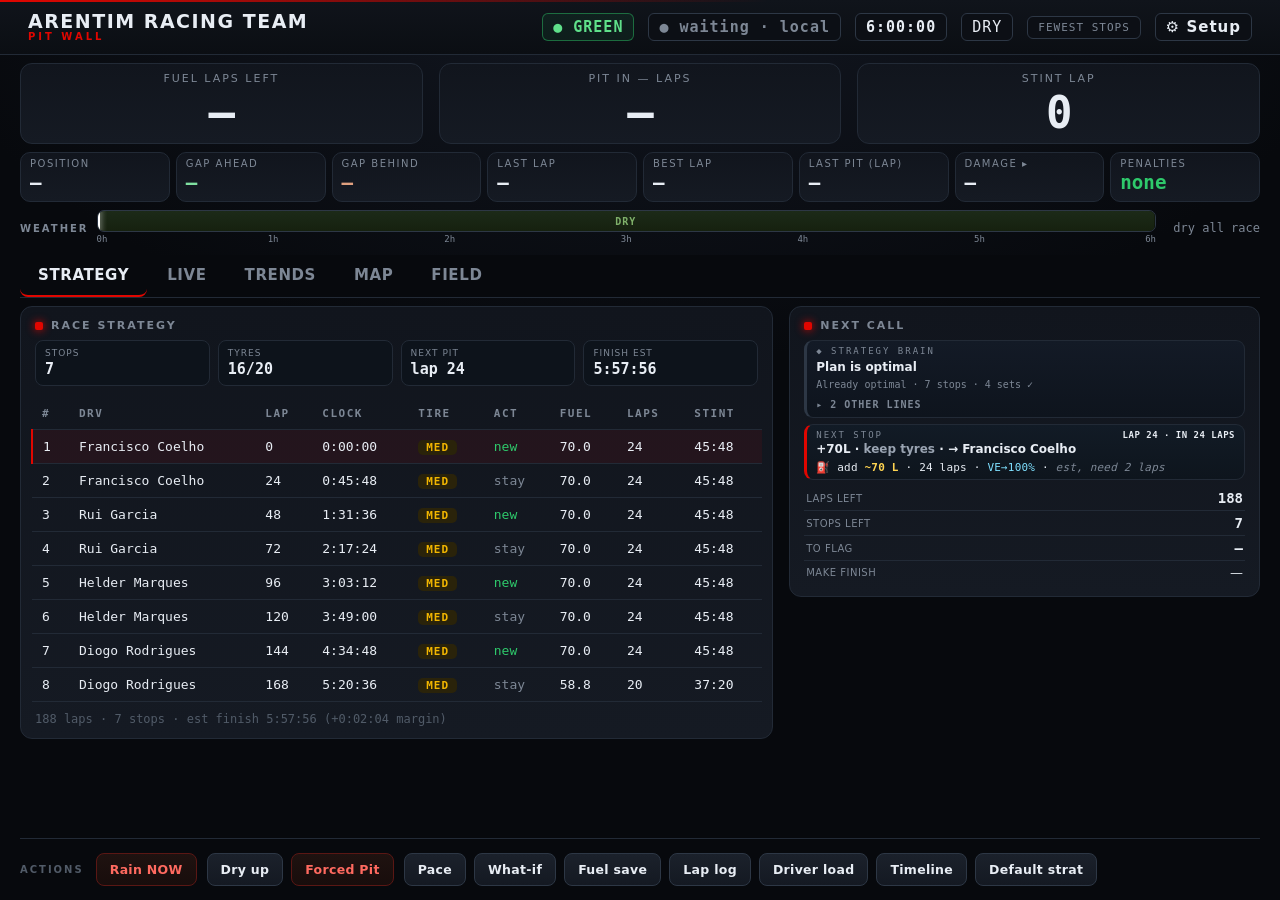
==== commit 7e62514d: "Trend sparkline hover read-out + Damage on Live + UI polish - Trends: hovering any sparkline shows a" ====
--- a/web/index.html
+++ b/web/index.html
@@ -5,7 +5,7 @@
 <meta name="viewport" content="width=device-width,initial-scale=1">
 <title>Arentim Racing Team — Pit Wall</title>
 <link rel="icon" href="data:image/svg+xml,%3Csvg xmlns='http://www.w3.org/2000/svg' viewBox='0 0 32 32'%3E%3Crect width='32' height='32' rx='6' fill='%230b0f14'/%3E%3Ctext x='16' y='22' font-size='18' text-anchor='middle' fill='%233ea6ff' font-family='Arial' font-weight='bold'%3EA%3C/text%3E%3C/svg%3E">
-<link rel="stylesheet" href="css/style.css?v=2026-11-17l">
+<link rel="stylesheet" href="css/style.css?v=2026-11-17m">
 </head>
 <body>
 <header>
@@ -114,6 +114,7 @@
         <div class="kv"><span class="k">Seat time</span><span class="v" id="seatTime">—</span></div>
         <div class="kv"><span class="k">Avg lap</span><span class="v" id="avg">—</span></div>
         <div class="kv"><span class="k">Pace target</span><span class="v" id="paceTarget">—</span></div>
+        <div class="kv clickable" onclick="openDamage()" title="Click for damage detail"><span class="k">Damage ▸</span><span class="v" id="damageLive">—</span></div>
       </div>
       <div class="panel">
         <h2>Tires</h2>
@@ -694,6 +695,7 @@
 function showTab(name){
   document.querySelectorAll('.view').forEach(v=> v.classList.toggle('active', v.id==='v-'+name));
   document.querySelectorAll('#tabnav .tab').forEach(t=> t.classList.toggle('active', t.dataset.tab===name));
+  const _st=document.getElementById('sparkTip'); if(_st) _st.style.display='none';
   if(name==='trends') renderTrends();
   else if(name==='map') renderMap();
   else if(name==='field') renderStandings();
@@ -1060,6 +1062,7 @@
     de.textContent = dsum.mandatory ? 'PIT!' : (dsum.worst>0 ? dsum.worst+'%' : 'OK');
     de.className='v '+(dsum.mandatory||dsum.severe ? 'bad' : dsum.worst===0 ? 'ok' : 'warn');
   }
+  const dl=$('damageLive'); if(dl){ dl.textContent=de.textContent; dl.className=de.className; }
   const pe=$('pen'); pe.textContent = state.penalties>0 ? state.penalties : 'none';
   pe.className='v '+(state.penalties>0?'bad':'ok');
   // tires extra + wear-out projection (linear from worst wheel)
@@ -1746,7 +1749,8 @@
 }
 // tiny inline sparkline (SVG). vals may contain nulls (gaps are skipped). marks =
 // indexes to dot (stint starts). invert=false → lower is better shown low.
-function spark(vals, color, marks, minRange){
+let _sparks = {}, _sparkSeq = 0;   // hover registry: id -> point map + formatter
+function spark(vals, color, marks, minRange, fmt, xlabels){
   const W=640, H=56, pad=4;
   const pts = vals.map((v,i)=>({v,i})).filter(p=>p.v!=null);
   if(pts.length<2) return '<div class="spark-empty">not enough laps yet</div>';
@@ -1760,17 +1764,51 @@
   const y=v=> pad + (1-(v-min)/span)*(H-2*pad);
   const d = pts.map((p,k)=> (k?'L':'M')+x(p.i).toFixed(1)+' '+y(p.v).toFixed(1)).join(' ');
   const dots = (marks||[]).filter(i=>vals[i]!=null).map(i=>`<circle cx="${x(i).toFixed(1)}" cy="${y(vals[i]).toFixed(1)}" r="2.5" class="spark-mark"/>`).join('');
-  return `<svg class="spark" viewBox="0 0 ${W} ${H}" preserveAspectRatio="none">`+
-    `<path d="${d}" fill="none" stroke="${color}" stroke-width="1.6"/>${dots}</svg>`;
+  const id='spk'+(_sparkSeq++);
+  _sparks[id] = { W, color, fmt: fmt||(v=>''+v), xlabels: xlabels||null,
+    pts: pts.map(p=>({ px:x(p.i), py:y(p.v), v:p.v, i:p.i })) };
+  return `<svg class="spark" id="${id}" viewBox="0 0 ${W} ${H}" preserveAspectRatio="none">`+
+    `<path d="${d}" fill="none" stroke="${color}" stroke-width="1.6"/>${dots}`+
+    `<line class="spark-cursor" x1="0" y1="0" x2="0" y2="${H}" style="display:none"/></svg>`;
+}
+// shared tooltip + per-svg hover cursor (nearest point by x)
+function ensureSparkTip(){
+  let t=document.getElementById('sparkTip');
+  if(!t){ t=document.createElement('div'); t.id='sparkTip'; t.className='spark-tip'; document.body.appendChild(t); }
+  return t;
+}
+function wireSparks(container){
+  if(!container) return;
+  const tip = ensureSparkTip();
+  container.querySelectorAll('svg.spark').forEach(svg=>{
+    const data=_sparks[svg.id]; if(!data || svg._wired) return;
+    svg._wired=true;
+    const cursor=svg.querySelector('.spark-cursor');
+    svg.addEventListener('mousemove', e=>{
+      const r=svg.getBoundingClientRect(); if(!r.width) return;
+      const vx=((e.clientX-r.left)/r.width)*data.W;         // mouse x in viewBox units
+      let best=data.pts[0], bd=1e9;
+      for(const p of data.pts){ const dd=Math.abs(p.px-vx); if(dd<bd){ bd=dd; best=p; } }
+      if(cursor){ cursor.setAttribute('x1',best.px); cursor.setAttribute('x2',best.px); cursor.style.display=''; }
+      const label = (data.xlabels && data.xlabels[best.i]!=null) ? data.xlabels[best.i] : ('L'+(best.i+1));
+      tip.innerHTML = `<b>${label}</b>${data.fmt(best.v)}`;
+      tip.style.left = e.clientX+'px';
+      tip.style.top  = (r.top-6)+'px';
+      tip.style.display='block';
+    });
+    svg.addEventListener('mouseleave', ()=>{ if(cursor) cursor.style.display='none'; tip.style.display='none'; });
+  });
 }
 function renderTrends(){
   const el = $('trendBody'); if(!el) return;
   const t = computeTrends();
   if(!t){ el.innerHTML = '<p class="note">No laps yet — trends build as the car completes laps.</p>'; return; }
+  _sparks = {};   // rebuild hover registry for this render
   const o = t.overall;
   const fmtS = v => v!=null ? v.toFixed(2)+'s' : '—';
   const fmtF = v => v!=null ? v.toFixed(2)+' L' : '—';
   const fmtV = v => v!=null ? (v*100).toFixed(1)+'%' : '—';
+  const xlab = t.rows.map(r=>'L'+r.lap);   // x-axis labels = lap numbers
   const marks = []; let seen=new Set();
   t.stints.forEach(s=>{ const idx=t.rows.findIndex(r=>r.lap===s.startLap); if(idx>=0) marks.push(idx); });
   const ov =
@@ -1782,9 +1820,9 @@
       `<div class="tov"><span>AVG VE/LAP</span><b>${fmtV(o.avgVe)}</b></div>`+
     `</div>`;
   const charts =
-    `<div class="trend-chart"><div class="tc-h">Lap time <span>${fmtS(o.avgLt)} avg · lower = faster</span></div>${spark(t.rows.map(r=>r.lap_s), '#5fd3ff', marks, 3)}</div>`+
-    `<div class="trend-chart"><div class="tc-h">Fuel / lap <span>${fmtF(o.avgFpl)} avg</span></div>${spark(t.rows.map(r=>r.fpl), '#ffb454', marks, 1.0)}</div>`+
-    `<div class="trend-chart"><div class="tc-h">VE / lap <span>${fmtV(o.avgVe)} avg</span></div>${spark(t.rows.map(r=>r.vepl!=null?r.vepl*100:null), '#8b7dff', marks, 2.0)}</div>`;
+    `<div class="trend-chart"><div class="tc-h">Lap time <span>${fmtS(o.avgLt)} avg · lower = faster</span></div>${spark(t.rows.map(r=>r.lap_s), '#5fd3ff', marks, 3, v=>fmtLap(v), xlab)}</div>`+
+    `<div class="trend-chart"><div class="tc-h">Fuel / lap <span>${fmtF(o.avgFpl)} avg</span></div>${spark(t.rows.map(r=>r.fpl), '#ffb454', marks, 1.0, v=>v.toFixed(2)+' L', xlab)}</div>`+
+    `<div class="trend-chart"><div class="tc-h">VE / lap <span>${fmtV(o.avgVe)} avg</span></div>${spark(t.rows.map(r=>r.vepl!=null?r.vepl*100:null), '#8b7dff', marks, 2.0, v=>v.toFixed(1)+'%', xlab)}</div>`;
   const srows = t.stints.map(s=>{
     const degCls = s.deg==null?'':(s.deg>0.08?'bad':s.deg<-0.02?'ok':'');
     const degTxt = s.deg==null?'—':(s.deg>0?'+':'')+s.deg.toFixed(2)+'s/lap';
@@ -1798,6 +1836,7 @@
     `<table class="laptbl"><thead><tr><th>#</th><th>Driver</th><th>From</th><th>Laps</th>`+
     `<th>Avg lap</th><th>Best</th><th>Fuel/lap</th><th>VE/lap</th><th>Deg</th></tr></thead><tbody>${srows}</tbody></table>`;
   el.innerHTML = ov + charts + tbl;
+  wireSparks(el);
 }
 // per-driver pace comparison (actual laps). Clean/representative laps only:
 // drop in/out-laps and anything >107% of the driver's own best (pits, offs).
--- a/web/css/style.css
+++ b/web/css/style.css
@@ -39,8 +39,13 @@
 @media(max-width:1180px){ .vgrid.v-2,.vgrid.v-3{grid-template-columns:1fr 1fr} }
 @media(max-width:760px){ .vgrid.v-2,.vgrid.v-3{grid-template-columns:1fr} }
 /* persistent action bar — always reachable at the foot of the page */
-.actionbar{display:flex;flex-wrap:wrap;gap:8px;flex:0 0 auto;
-  padding-top:12px;margin-top:4px;border-top:1px solid var(--line)}
+.actionbar{display:flex;flex-wrap:wrap;align-items:center;gap:8px;flex:0 0 auto;
+  padding:14px 0 6px;margin-top:6px;border-top:1px solid var(--line)}
+.actionbar::before{content:"ACTIONS";font-size:10px;letter-spacing:2px;font-weight:700;
+  color:var(--dim);margin-right:4px;align-self:center}
+.actionbar button{padding:8px 13px;font-size:12.5px}
+/* visual break between the two red "alert" actions and the rest */
+.actionbar button.alert + button:not(.alert){margin-left:2px}
 
 /* ---- top bar ---- */
 header{position:relative;display:flex;align-items:center;gap:14px;
@@ -231,12 +236,15 @@
 
 /* ---- events ---- */
 .btns{display:flex;gap:8px;flex-wrap:wrap}
-button{font-family:var(--sans);background:#171c25;color:var(--txt);
-  border:1px solid var(--line2);border-radius:8px;padding:10px 14px;cursor:pointer;
-  font-size:13px;font-weight:600;letter-spacing:.3px;transition:.15s}
-button:hover{border-color:var(--red);transform:translateY(-1px)}
-button.alert{border-color:#5a1714;color:#ff6a60;background:#1a0f0e}
-button.alert:hover{border-color:var(--bad);background:#241110}
+button{font-family:var(--sans);background:linear-gradient(180deg,#1b212b,#141922);color:var(--txt);
+  border:1px solid var(--line2);border-radius:8px;padding:9px 14px;cursor:pointer;
+  font-size:13px;font-weight:600;letter-spacing:.3px;
+  transition:border-color .15s,transform .1s,box-shadow .15s,background .15s}
+button:hover{border-color:var(--red);transform:translateY(-1px);box-shadow:0 3px 12px rgba(225,6,0,.18)}
+button:active{transform:translateY(0);box-shadow:none}
+button:focus-visible{outline:2px solid var(--red);outline-offset:2px}
+button.alert{border-color:#5a1714;color:#ff6a60;background:linear-gradient(180deg,#1f1210,#180d0c)}
+button.alert:hover{border-color:var(--bad);background:linear-gradient(180deg,#271312,#1c0f0e);box-shadow:0 3px 12px rgba(255,59,48,.2)}
 
 /* ---- plan table ---- */
 table{width:100%;border-collapse:collapse;font-family:var(--mono);font-size:13px}
@@ -742,11 +750,22 @@
   display:flex;justify-content:space-between;align-items:baseline;margin-bottom:4px}
 .tc-h span{font-size:11px;letter-spacing:0;color:var(--dim);text-transform:none;font-family:var(--mono)}
 .spark{width:100%;height:56px;display:block;background:var(--panel2);
-  border:1px solid var(--line);border-radius:8px}
+  border:1px solid var(--line);border-radius:8px;cursor:crosshair}
+.spark:hover{border-color:var(--line2)}
 .spark-mark{fill:#fff;opacity:.5}
+.spark-cursor{stroke:rgba(255,255,255,.45);stroke-width:1;vector-effect:non-scaling-stroke}
 .spark-empty{font-size:12px;color:var(--dim);padding:18px 10px;background:var(--panel2);
   border:1px solid var(--line);border-radius:8px}
+/* hover read-out, pinned to the cursor (fixed; positioned in JS) */
+.spark-tip{position:fixed;z-index:200;transform:translate(-50%,-100%);pointer-events:none;
+  background:#0c0f15;border:1px solid var(--line2);border-radius:6px;padding:4px 9px;
+  font-family:var(--mono);font-size:12px;color:var(--txt);white-space:nowrap;display:none;
+  box-shadow:0 6px 18px rgba(0,0,0,.55)}
+.spark-tip b{color:var(--mut);font-weight:700;margin-right:6px}
 @media(max-width:700px){ .trend-ov{grid-template-columns:repeat(2,1fr)} }
+/* clickable KV row (Damage ▸ on the Live tab) */
+.kv.clickable{cursor:pointer}
+.kv.clickable:hover .k{color:var(--txt)}
 
 /* ---- track map modal ---- */
 .trkmap{width:100%;height:auto;max-height:min(66vh,calc(100vh - 470px));display:block;border:1px solid var(--line);border-radius:10px;margin-top:10px}
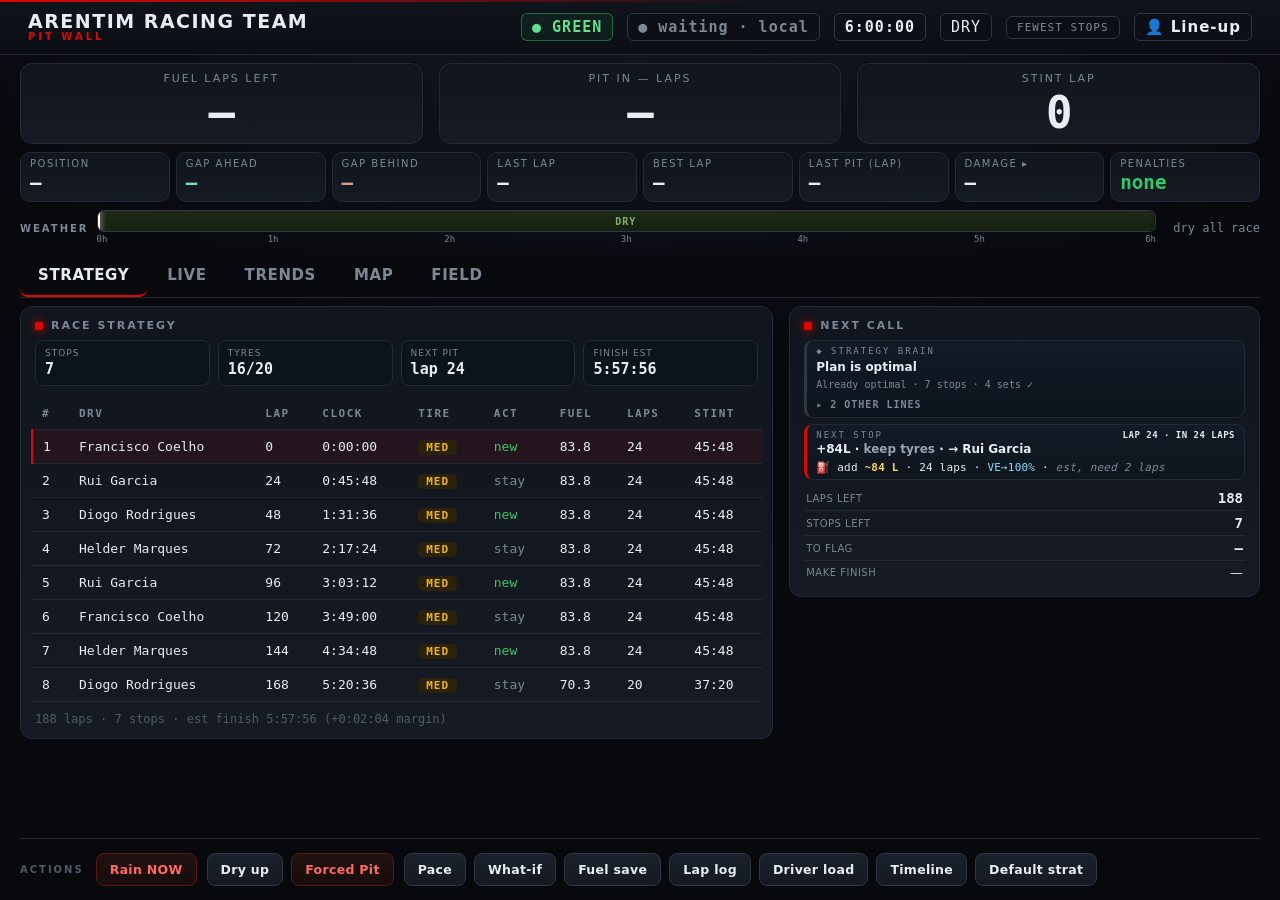
==== commit b2e83926: "Strategy rework to max-swap + driver line-up panel Rework the 6h Monza default to a max-swap rotatio" ====
--- a/web/index.html
+++ b/web/index.html
@@ -5,7 +5,7 @@
 <meta name="viewport" content="width=device-width,initial-scale=1">
 <title>Arentim Racing Team — Pit Wall</title>
 <link rel="icon" href="data:image/svg+xml,%3Csvg xmlns='http://www.w3.org/2000/svg' viewBox='0 0 32 32'%3E%3Crect width='32' height='32' rx='6' fill='%230b0f14'/%3E%3Ctext x='16' y='22' font-size='18' text-anchor='middle' fill='%233ea6ff' font-family='Arial' font-weight='bold'%3EA%3C/text%3E%3C/svg%3E">
-<link rel="stylesheet" href="css/style.css?v=2026-11-17m">
+<link rel="stylesheet" href="css/style.css?v=2026-11-19b">
 </head>
 <body>
 <header>
@@ -17,7 +17,7 @@
   <span class="chip wet" id="wx">DRY</span>
   <span class="chip wetpct" id="wxDetail" title="track wetness + trend" style="display:none"></span>
   <span class="chip tgt" id="target">fewest stops</span>
-  <button class="chip btn" onclick="openSetup()" title="Race setup — enter real values">⚙ Setup</button>
+  <button class="chip btn" onclick="openLineup()" title="Driver line-up — reassign who drives each stint">👤 Line-up</button>
 </header>
 
 <div class="wrap">
@@ -150,7 +150,7 @@
   <section class="view" id="v-map">
     <div class="panel">
       <h2>Track map <span class="chip" id="mapCars">—</span></h2>
-      <p class="note" style="margin-top:4px">Live positions from the game. The track is identified by name and traced from our car's first lap, then saved — so next time it loads instantly. Dots are cars, coloured by class — ours ringed in white. Needs the bridge running.</p>
+      <p class="note" style="margin-top:4px">Live positions from the game. The circuit is drawn from every car's distance along the lap — the whole field maps it in a lap or two — then saved per track so it loads instantly next time. Dots are cars, coloured by class, ours ringed in white. Needs the bridge running.</p>
       <div id="mapBody"></div>
       <div class="btns" style="margin-top:8px"><button onclick="clearTrackOutline()">Clear track</button></div>
     </div>
@@ -247,16 +247,17 @@
   </div>
 </div>
 
-<!-- setup / config modal -->
-<div class="modal-bg" id="setupModal">
+<!-- driver line-up modal -->
+<div class="modal-bg" id="lineupModal">
   <div class="modal wide">
-    <button class="x" onclick="closeSetup()">✕</button>
-    <h2>Race setup</h2>
-    <p class="note" style="margin-top:0">Enter real values from practice. Saved in this browser; the plan regenerates on save.</p>
-    <div id="setupBody" class="setup-grid"></div>
+    <button class="x" onclick="closeLineup()">✕</button>
+    <h2>Driver line-up</h2>
+    <p class="note" style="margin-top:0">A driver can't make it? Reassign any stint to whoever covers it, then regenerate the plan. Stint 1 can't go to a driver who isn't allowed to start.</p>
+    <div id="lineupBody" class="setup-grid"></div>
+    <p id="lineupWarn" class="note" style="color:var(--bad);display:none"></p>
     <div class="btns" style="margin-top:16px">
-      <button class="go" onclick="saveSetup()">Save &amp; regenerate</button>
-      <button onclick="resetSetup()">Reset to defaults</button>
+      <button class="go" onclick="applyLineup()">Apply &amp; regenerate</button>
+      <button onclick="resetLineup()">Reset to default rotation</button>
     </div>
   </div>
 </div>
@@ -704,68 +705,94 @@
 // legacy entry points (class-relative "Standings ▸" link, etc.) now switch tabs
 function openStandings(){ showTab('field'); }
 function closeStandings(){}
+// Field tab: which class is shown (defaults to our class on first render)
+let _fieldCls = null;
+function selectFieldClass(name){ _fieldCls = name; renderStandings(); }
 function renderStandings(){
   const sb=$('standBody'); const rivals=Array.isArray(state.rivals)?state.rivals:[];
-  // remember each column's scroll so a live re-render doesn't jump back to the top
-  const _scroll={};
-  sb.querySelectorAll('.stand-col').forEach(c=>{ const l=c.querySelector('.stand-list'); if(c.dataset.cls&&l) _scroll[c.dataset.cls]=l.scrollTop; });
+  // preserve list scroll across live re-renders
+  const _prevScroll=(sb.querySelector('.stand-list')||{}).scrollTop||0;
   if(!rivals.length){ sb.innerHTML='<p class="note">No standings feed yet — appears when telemetry sends rival data.</p>'; }
   else {
-    // group by class, order fastest-first; each class gets its OWN scroll column
+    // group by class, pick which class to show (buttons). Default = OUR class.
     const groups={};
     rivals.forEach(r=>{ const m=classMeta(r.cls); (groups[m.name]=groups[m.name]||[]).push(r); });
     const names=Object.keys(groups).sort((a,b)=>{
       const ia=CLASS_ORDER.indexOf(a), ib=CLASS_ORDER.indexOf(b);
       return (ia<0?99:ia)-(ib<0?99:ib);
     });
+    const us=rivals.find(r=>r.is_us);
+    const ourCls=us?classMeta(us.cls).name:null;
+    if(!_fieldCls || !names.includes(_fieldCls)) _fieldCls = (ourCls && names.includes(ourCls)) ? ourCls : names[0];
+    const nm=_fieldCls, m=classMeta(nm);
+    // class filter buttons — our class marked
+    const btns=names.map(n=>{ const cm=classMeta(n);
+      return `<button class="fcls${n===nm?' on':''}" style="--cc:${cm.color}" onclick="selectFieldClass('${n}')">`+
+        `<span class="cls-dot"></span>${cm.name}<span class="fcls-n">${groups[n].length}</span>`+
+        `${n===ourCls?'<span class="fcls-us">YOU</span>':''}</button>`;
+    }).join('');
     const en=v=>v!=null?Math.round(v)+'%':'—';
-    const fl=fastestLaps();      // session fastest overall + per class (purple/green)
-    let cols='';
-    names.forEach(nm=>{
-      const m=classMeta(nm);
-      const rows=groups[nm].slice().sort((a,b)=>(a.pos||99)-(b.pos||99));
-      let prevGap=null, list='';
-      rows.forEach((r,ci)=>{
-        const us=r.is_us?' us':'';
-        const mf=manufMeta(r.manuf||r.name);
-        const title=((r.num?('#'+r.num+' '):'')+(r.manuf||r.name||'')).trim()||'—';
-        const team=r.team||'';
-        const driver=r.is_us ? (r.driver||state.current_driver||'—') : (r.driver||'—');
-        const gap=r.is_us?'—':(r.gap_s!=null?('+'+(+r.gap_s).toFixed(1)):'—');
-        let intv='—', intvNum=null;
-        if(ci===0) intv='LDR';
-        else if(r.gap_s!=null && prevGap!=null){ intvNum=r.gap_s-prevGap; intv=(intvNum<0?'':'+')+intvNum.toFixed(1); }
-        if(r.gap_s!=null) prevGap=r.gap_s;
-        const pit=r.in_pits?'<span class="tag-pit">PIT</span>':'';
-        const sub=[team,driver].filter(Boolean).join(' · ');
-        // broadcast touches: fastest-lap purple (overall) / green (class best),
-        // battle highlight when the interval to the car ahead is under 1s.
-        const flCls = (r.best_lap_s!=null && r.best_lap_s===fl.overall) ? 'best fl-o'
-                    : (r.best_lap_s!=null && r.best_lap_s===fl.byCls[nm]) ? 'best fl-c' : '';
-        const battle = (intvNum!=null && Math.abs(intvNum)<1.0) ? ' battle' : '';
-        list+=`<div class="srow${us}${battle}">`+
-          `<div class="srk"><b>${ci+1}</b><i>P${r.pos??'—'}</i></div>`+
-          `${badgeHtml(mf)}`+
-          `<div class="scar"><div class="scar-nm">${_esc(title)} ${pit}</div>`+
-            `<div class="scar-sub">${_esc(sub||'—')}</div></div>`+
-          `<div class="sstats">`+
-            `<div class="sst"><span>GAP</span><b>${gap}</b></div>`+
-            `<div class="sst"><span>INT</span><b class="${intv==='LDR'?'lead':''}${battle?' hot':''}">${intv}</b></div>`+
-            `<div class="sst"><span>LAST</span><b>${r.last_lap_s!=null?fmtLap(+r.last_lap_s):'—'}</b></div>`+
-            `<div class="sst"><span>BEST</span><b class="${flCls}">${r.best_lap_s!=null?fmtLap(+r.best_lap_s):'—'}</b></div>`+
-            `<div class="sst"><span>LAPS</span><b>${r.laps!=null?r.laps:'—'}</b></div>`+
-            `<div class="sst"><span>FUEL/E</span><b>${en(r.fuel_pct)}</b></div>`+
-          `</div></div>`;
-      });
-      cols+=`<div class="stand-col" data-cls="${m.name}" style="--cc:${m.color}">`+
-        `<div class="stand-col-h"><span class="cls-dot"></span>${m.name}`+
-        `<span class="cls-tag">${m.abbr}</span><span class="cls-n">${rows.length} cars</span></div>`+
-        `<div class="stand-list cscroll">${list}</div></div>`;
+    const fl=fastestLaps();
+    const dsum = (typeof Engine!=='undefined' && Engine.damageSummary) ? Engine.damageSummary(cfg,state) : null;
+    const rows=groups[nm].slice().sort((a,b)=>(a.pos||99)-(b.pos||99));
+    let prevGap=null, list='';
+    rows.forEach((r,ci)=>{
+      const isUs=!!r.is_us, usCl=isUs?' us':'';
+      const mf=manufMeta(r.manuf||r.name);
+      const title=((r.num?('#'+r.num+' '):'')+(r.manuf||r.name||'')).trim()||'—';
+      const driver=isUs ? (r.driver||state.current_driver||'—') : (r.driver||'—');
+      const sub=[r.team||'',driver].filter(Boolean).join(' · ');
+      const gap=isUs?'—':(r.gap_s!=null?('+'+(+r.gap_s).toFixed(1)):'—');
+      let intv='—', intvNum=null;
+      if(ci===0) intv='LDR';
+      else if(r.gap_s!=null && prevGap!=null){ intvNum=r.gap_s-prevGap; intv=(intvNum<0?'':'+')+intvNum.toFixed(1); }
+      if(r.gap_s!=null) prevGap=r.gap_s;
+      // status tag: DNF/DQ > pit state > nothing
+      const PST={1:'REQ',2:'IN',3:'BOX',4:'OUT'};
+      let tag='';
+      if(r.finish_status===2) tag='<span class="tag-out">DNF</span>';
+      else if(r.finish_status===3) tag='<span class="tag-out">DQ</span>';
+      else if(r.in_pits||r.pit_state>0) tag=`<span class="tag-pit">${PST[r.pit_state]||'PIT'}</span>`;
+      const flCls = (r.best_lap_s!=null && r.best_lap_s===fl.overall) ? 'best fl-o'
+                  : (r.best_lap_s!=null && r.best_lap_s===fl.byCls[nm]) ? 'best fl-c' : '';
+      const battle = (intvNum!=null && Math.abs(intvNum)<1.0) ? ' battle' : '';
+      const pen=(r.penalties!=null && r.penalties>0);
+      // track limits + damage are exposed per-vehicle, so show them for every car.
+      // our row prefers the richer damage summary (shows PIT! when a repair is forced).
+      const tl = r.track_limits!=null ? r.track_limits : null;
+      let dmgTxt='—', dmgCls='';
+      if(isUs && dsum){
+        dmgTxt = dsum.mandatory?'PIT!':(dsum.worst>0?dsum.worst+'%':'OK');
+        dmgCls = dsum.mandatory||dsum.severe?'bad':dsum.worst===0?'ok':'warn';
+      } else if(r.damage_pct!=null){
+        dmgTxt = r.damage_pct>0?r.damage_pct+'%':'OK';
+        dmgCls = r.damage_pct>=15?'bad':r.damage_pct>0?'warn':'ok';
+      }
+      const extra =
+        `<div class="sst"><span>LIMITS</span><b class="${tl>0?'warn':''}">${tl!=null?tl:'—'}</b></div>`+
+        `<div class="sst"><span>DAMAGE</span><b class="${dmgCls}">${dmgTxt}</b></div>`;
+      list+=`<div class="srow${usCl}${battle}">`+
+        `<div class="srk"><b>${ci+1}</b><i>P${r.pos??'—'}</i></div>`+
+        `${badgeHtml(mf)}`+
+        `<div class="scar"><div class="scar-nm">${_esc(title)} ${tag}</div>`+
+          `<div class="scar-sub">${_esc(sub||'—')}</div></div>`+
+        `<div class="sstats">`+
+          `<div class="sst"><span>GAP</span><b>${gap}</b></div>`+
+          `<div class="sst"><span>INT</span><b class="${intv==='LDR'?'lead':''}${battle?' hot':''}">${intv}</b></div>`+
+          `<div class="sst"><span>LAST</span><b>${r.last_lap_s!=null?fmtLap(+r.last_lap_s):'—'}</b></div>`+
+          `<div class="sst"><span>BEST</span><b class="${flCls}">${r.best_lap_s!=null?fmtLap(+r.best_lap_s):'—'}</b></div>`+
+          `<div class="sst"><span>LAPS</span><b>${r.laps!=null?r.laps:'—'}</b></div>`+
+          `<div class="sst"><span>ENERGY</span><b>${en(r.fuel_pct)}</b></div>`+
+          `<div class="sst"><span>STOPS</span><b>${r.pit_stops!=null?r.pit_stops:'—'}</b></div>`+
+          `<div class="sst"><span>PEN</span><b class="${pen?'bad':''}">${r.penalties!=null?r.penalties:'—'}</b></div>`+
+          extra+
+        `</div></div>`;
     });
-    sb.innerHTML=`<div class="stand-cols">${cols}</div>`;
-    // restore the scroll positions captured before the rebuild
-    sb.querySelectorAll('.stand-col').forEach(c=>{ const l=c.querySelector('.stand-list');
-      if(c.dataset.cls&&l&&_scroll[c.dataset.cls]!=null) l.scrollTop=_scroll[c.dataset.cls]; });
+    sb.innerHTML=
+      `<div class="field-tabs">${btns}</div>`+
+      `<div class="stand-col" data-cls="${m.name}" style="--cc:${m.color}"><div class="stand-list cscroll">${list}</div></div>`+
+      `<p class="note">ENERGY = fuel / battery left · STOPS = pit stops · PEN = outstanding penalties · LIMITS = track-limit steps · DAMAGE = bodywork.</p>`;
+    const nl=sb.querySelector('.stand-list'); if(nl) nl.scrollTop=_prevScroll;
   }
   // our sectors
   const se=$('sectorBody'); const s=state.sectors;
@@ -1600,86 +1627,128 @@
     `<th>Fuel</th><th>Set lap</th><th>Pos</th><th>Wx</th></tr></thead><tbody>${rows}</tbody></table>`;
 }
 // ---- track map: real circuit (identified + saved per track) + live car dots ----
-let trackTrail = [];              // our car's live [x,z] path this lap
-let trackOutline = null;          // saved full-lap outline for the CURRENT track
 let trackName = null;             // circuit name from the game (identifies the track)
-let _lastTrailPt = null, _lastMapLap = null;
-const TRAIL_MAX = 1200;           // a lap of points at a few-metre spacing
-const TRACK_KEY = 'arentim_pitwall_track::';   // + track name → saved outline
+let trackLen  = 0;                // full lap length (metres) from the game
+let trackBins = {};               // lapDistBin -> {x,z,n}: averaged centreline point
+let _ribbonDirty = false;
+const BIN_STEP = 50;              // metres of lap distance per centreline point
+const RIBBON_KEY = 'arentim_pitwall_ribbon::';   // + track name → saved ribbon
 function _trackSlug(n){ return (n||'').toString().trim().toLowerCase(); }
-function loadOutline(name){
-  if(!name) return null;
-  try { const v = JSON.parse(localStorage.getItem(TRACK_KEY+_trackSlug(name))||'null');
-        return Array.isArray(v) && v.length>20 ? v : null; } catch(e){ return null; }
-}
-function saveOutline(name, pts){
-  if(!name || !Array.isArray(pts) || pts.length<40) return;
-  try { localStorage.setItem(TRACK_KEY+_trackSlug(name), JSON.stringify(pts)); } catch(e){}
-}
-// called on every feed: pick up a track change, capture our position, and snapshot
-// the outline each completed lap so the real circuit is known from then on.
+function loadRibbon(name){
+  if(!name) return {bins:{}, len:0};
+  try { const v = JSON.parse(localStorage.getItem(RIBBON_KEY+_trackSlug(name))||'null');
+        return (v && v.bins) ? v : {bins:{}, len:0}; } catch(e){ return {bins:{}, len:0}; }
+}
+let _ribbonSaveT = null;
+function _saveRibbonThrottled(){   // localStorage write at most every 4s
+  if(_ribbonSaveT) return;
+  _ribbonSaveT = setTimeout(()=>{ _ribbonSaveT=null;
+    try { if(trackName) localStorage.setItem(RIBBON_KEY+_trackSlug(trackName),
+            JSON.stringify({bins:trackBins, len:trackLen})); } catch(e){}
+  }, 4000);
+}
+// ordered centreline [x,z] from the bins, lowest lap-distance first = a clean closed loop
+function buildRibbon(){
+  const keys = Object.keys(trackBins).map(Number).sort((a,b)=>a-b);
+  const out = [];
+  keys.forEach(k=>{ const b=trackBins[k]; if(b && b.n>=1) out.push([b.x, b.z]); });
+  return out;
+}
+// On every feed: bin each car's position by its distance along the lap (mLapDist) and
+// average it. The whole field paints one clean, correctly-ordered centreline in seconds
+// — a real track shape, not a self-traced scribble. Persisted per track.
 function captureTrackPos(){
-  // track identity: when it changes, load that track's saved outline and start a
-  // fresh trail in the new coordinate frame.
   const nm = state.track_name || null;
   if(nm !== trackName){
     trackName = nm;
-    trackOutline = loadOutline(nm);
-    trackTrail = []; _lastTrailPt = null; _lastMapLap = state.laps_done;
-  }
-  const us = (state.rivals||[]).find(r=> r && r.is_us && Array.isArray(r.pos_xz));
-  if(us){
-    const x=us.pos_xz[0], z=us.pos_xz[1];
-    if(x!=null && z!=null){
-      let moved = true;
-      if(_lastTrailPt){ const dx=x-_lastTrailPt[0], dz=z-_lastTrailPt[1]; moved = (dx*dx+dz*dz) >= 9; }
-      if(moved){
-        trackTrail.push([x,z]); _lastTrailPt=[x,z];
-        if(trackTrail.length>TRAIL_MAX) trackTrail.shift();
-      }
-    }
-  }
-  // on each completed lap, freeze the just-driven lap as THE outline for this track
-  if(state.laps_done!=null && _lastMapLap!=null && state.laps_done > _lastMapLap){
-    if(trackTrail.length>=40){ trackOutline = trackTrail.slice(); saveOutline(trackName, trackOutline); }
-    _lastMapLap = state.laps_done;
-  }
+    const saved = loadRibbon(nm);
+    trackBins = saved.bins || {};
+    trackLen  = saved.len  || 0;
+  }
+  if(state.track_len) trackLen = state.track_len;
+  const cars = (state.rivals||[]).filter(r=> r && Array.isArray(r.pos_xz) && r.pos_xz[0]!=null);
+  cars.forEach(c=>{
+    if(c.in_pits) return;                         // pit-lane positions aren't the circuit
+    const ld = c.lap_dist;
+    if(ld==null || ld<0) return;                  // need distance-along-lap to order it
+    if(trackLen && ld > trackLen*1.05) return;    // guard stray values
+    const bi = Math.round(ld/BIN_STEP);
+    const b = trackBins[bi] || (trackBins[bi]={x:0, z:0, n:0});
+    b.x += (c.pos_xz[0]-b.x)/(b.n+1);             // running mean -> converges to centreline
+    b.z += (c.pos_xz[1]-b.z)/(b.n+1);
+    b.n++;
+    _ribbonDirty = true;
+  });
+  if(_ribbonDirty){ _saveRibbonThrottled(); _ribbonDirty=false; }
   if(tabActive('map')) renderMap();
 }
 function openMap(){ showTab('map'); }
 function closeMap(){}
+// evenly thin a point list down to ~target points (keeps shape, kills wiggle/clusters)
+function _downsample(pts, target){
+  if(!pts || pts.length<=target) return pts||[];
+  const step = pts.length/target, out=[];
+  for(let i=0;i<pts.length;i+=step) out.push(pts[Math.floor(i)]);
+  return out;
+}
+// Catmull-Rom -> cubic Bezier, so the driven lap renders as a smooth track, not a
+// jagged polyline. `closed` wraps the ends into a loop. sx/sy map world->screen.
+function _smoothPath(pts, sx, sy, closed){
+  const P = pts.map(p=>[sx(p[0]), sy(p[1])]);
+  const n = P.length;
+  if(n<3) return 'M'+P.map(p=>p[0].toFixed(1)+' '+p[1].toFixed(1)).join(' L');
+  let d = 'M'+P[0][0].toFixed(1)+' '+P[0][1].toFixed(1);
+  const end = closed ? n : n-1;
+  for(let i=0;i<end;i++){
+    const p0=P[(i-1+n)%n], p1=P[i], p2=P[(i+1)%n], p3=P[(i+2)%n];
+    const c1x=p1[0]+(p2[0]-p0[0])/6, c1y=p1[1]+(p2[1]-p0[1])/6;
+    const c2x=p2[0]-(p3[0]-p1[0])/6, c2y=p2[1]-(p3[1]-p1[1])/6;
+    d+=`C${c1x.toFixed(1)} ${c1y.toFixed(1)} ${c2x.toFixed(1)} ${c2y.toFixed(1)} ${p2[0].toFixed(1)} ${p2[1].toFixed(1)}`;
+  }
+  if(closed) d+='Z';
+  return d;
+}
 function clearTrackOutline(){
-  trackTrail=[]; _lastTrailPt=null; trackOutline=null;
-  try { if(trackName) localStorage.removeItem(TRACK_KEY+_trackSlug(trackName)); } catch(e){}
+  trackBins={};
+  try { if(trackName) localStorage.removeItem(RIBBON_KEY+_trackSlug(trackName)); } catch(e){}
   renderMap();
 }
 function renderMap(){
   const el = $('mapBody'); if(!el) return;
   const cars = (state.rivals||[]).filter(r=> r && Array.isArray(r.pos_xz) && r.pos_xz[0]!=null);
+  const ribbon = buildRibbon();                  // ordered centreline from lap-distance bins
+  const haveTrack = ribbon.length >= 16;
   if($('mapCars')){
+    const need = Math.max(1, Math.round((trackLen||5000)/BIN_STEP));
+    const prog = haveTrack ? ' · track mapped' : (ribbon.length ? ' · mapping '+ribbon.length+'/'+need : '');
     const label = (trackName ? trackName : (cars.length?'unknown track':'no feed'))
-      + (cars.length ? ' · '+cars.length+' cars' : '');
+      + (cars.length ? ' · '+cars.length+' cars' : '') + prog;
     $('mapCars').textContent = label;
   }
-  // circuit line: the saved outline if we have it (shows the real track from frame
-  // one), otherwise the live trail still building this lap.
-  const circuit = (trackOutline && trackOutline.length > trackTrail.length) ? trackOutline : trackTrail;
-  const pts = circuit.concat(cars.map(c=>c.pos_xz));
-  if(pts.length<2){
-    el.innerHTML = '<p class="note">No position data yet — start the bridge (or run it with --demo). The circuit is identified from the game and traced over a lap; it\'s saved per track so next time it loads instantly.</p>';
+  // bounds from the circuit geometry (stable), falling back to car dots early on
+  const geo = haveTrack ? ribbon : ribbon.concat(cars.map(c=>c.pos_xz));
+  const bpts = geo.length>2 ? geo : cars.map(c=>c.pos_xz);
+  if(bpts.length<2){
+    el.innerHTML = '<p class="note">No position data yet. Once cars are on track the circuit is drawn from each car\'s distance along the lap — the whole field maps it in a lap or two — and saved per track.</p>';
     return;
   }
   let minX=Infinity,maxX=-Infinity,minZ=Infinity,maxZ=-Infinity;
-  pts.forEach(p=>{ const x=p[0],z=p[1]; if(x<minX)minX=x; if(x>maxX)maxX=x; if(z<minZ)minZ=z; if(z>maxZ)maxZ=z; });
+  bpts.forEach(p=>{ const x=p[0],z=p[1]; if(x<minX)minX=x; if(x>maxX)maxX=x; if(z<minZ)minZ=z; if(z>maxZ)maxZ=z; });
   const W=(maxX-minX)||1, H=(maxZ-minZ)||1, pad=Math.max(W,H)*0.08;
   minX-=pad;maxX+=pad;minZ-=pad;maxZ+=pad;
   const RW=maxX-minX, RH=maxZ-minZ;
-  const VW=680, VH=Math.max(240, Math.min(520, Math.round(VW*RH/RW)));
+  const VW=680, VH=Math.max(240, Math.min(560, Math.round(VW*RH/RW)));
   const sx=x=> ((x-minX)/RW*VW);
   const sy=z=> (VH-(z-minZ)/RH*VH);        // invert Z so north is up
-  const trail = circuit.length>1
-    ? `<path d="${circuit.map((p,i)=>(i?'L':'M')+sx(p[0]).toFixed(1)+' '+sy(p[1]).toFixed(1)).join(' ')}" class="trk-path"/>`
-    : '';
+  // Circuit: the ordered centreline, smoothed into a closed ribbon (dark road under a
+  // light centre line) — a real-looking track. Dashed + thin while still filling in.
+  let roadPath = '';
+  if(haveTrack){
+    const d = _smoothPath(_downsample(ribbon, 180), sx, sy, true);
+    roadPath = `<path d="${d}" class="trk-road"/><path d="${d}" class="trk-path"/>`;
+  } else if(ribbon.length>2){
+    roadPath = `<path d="${_smoothPath(ribbon, sx, sy, true)}" class="trk-path building"/>`;
+  }
   const dots = cars.map(c=>{
     const x=c.pos_xz[0], z=c.pos_xz[1], cx=sx(x).toFixed(1), cy=sy(z).toFixed(1);
     const col = (classMeta(c.cls||'')||{}).color || '#8892a0';
@@ -1697,7 +1766,7 @@
   }).join('') + `<span class="trk-lg"><i class="us-dot"></i>us (white ring)</span>`;
   el.innerHTML =
     `<svg class="trkmap" viewBox="0 0 ${VW} ${VH}" preserveAspectRatio="xMidYMid meet">`+
-      `<rect x="0" y="0" width="${VW}" height="${VH}" class="trk-bg"/>${trail}${dots}</svg>`+
+      `<rect x="0" y="0" width="${VW}" height="${VH}" class="trk-bg"/>${roadPath}${dots}</svg>`+
     `<div class="trk-legend">${legend}</div>`;
 }
 
@@ -1982,70 +2051,69 @@
 function openDrivers(){ renderDrivers(); $('drvModal').classList.add('open'); }
 function closeDrivers(){ $('drvModal').classList.remove('open'); }
 
-// ---- race setup panel (edit config from the UI, persist to localStorage) ----
+// shared HTML-escaper (used across the board, keep it here)
 const _esc = s => String(s).replace(/&/g,'&amp;').replace(/</g,'&lt;').replace(/>/g,'&gt;').replace(/"/g,'&quot;').replace(/'/g,'&#39;');
-function renderSetup(){
-  const tl = cfg.tire_life_laps;
-  const dn = (cfg.driver_names && cfg.driver_names.length) ? cfg.driver_names : window.DRIVERS;
-  const num = (id,val,step)=>`<label>${id.label}<input type="number" id="su_${id.k}" value="${val}" step="${step||'any'}"></label>`;
-  $('setupBody').innerHTML =
-    num({k:'duration_h',label:'Race length (h)'}, (cfg.duration_s/3600), 0.5) +
-    num({k:'avg_lap_s',label:'Avg lap (s)'}, cfg.avg_lap_s, 0.1) +
-    num({k:'fuel_per_lap',label:'Fuel / lap (L)'}, cfg.fuel_per_lap, 0.1) +
-    num({k:'tank_cap',label:'Tank (L)'}, cfg.tank_cap, 1) +
-    num({k:'fuel_margin_laps',label:'Fuel margin (laps)'}, cfg.fuel_margin_laps, 1) +
-    num({k:'tire_budget',label:'Tyre budget'}, cfg.tire_budget, 1) +
-    num({k:'pit_loss_s',label:'Pit loss (s)'}, cfg.pit_loss_s, 1) +
-    num({k:'wet_lap_factor',label:'Wet lap factor'}, cfg.wet_lap_factor, 0.01) +
-    num({k:'tl_soft',label:'Tyre life — soft'}, tl.soft, 1) +
-    num({k:'tl_med',label:'Tyre life — med'}, tl.med, 1) +
-    num({k:'tl_hard',label:'Tyre life — hard'}, tl.hard, 1) +
-    num({k:'tl_wet',label:'Tyre life — wet'}, tl.wet, 1) +
-    `<label>Optimize<select id="su_optimize_target">`+
-      ['fewest_stops','fastest','safest'].map(o=>`<option ${cfg.optimize_target===o?'selected':''}>${o}</option>`).join('')+
-    `</select></label>`+
-    `<label>Access passcode<input type="text" id="su_access" value="${_esc(cfg.access_passcode||'')}"></label>`+
-    dn.map((n,i)=>`<label>Driver ${i+1}<input type="text" id="su_drv${i}" value="${_esc(n)}"></label>`).join('');
-}
-function saveSetup(){
-  const g = id => $('su_'+id);
-  // build names from however many driver inputs renderSetup emitted (not a fixed 4)
-  const names = [];
-  for(let i=0; g('drv'+i); i++) names.push(g('drv'+i).value.trim() || ('D'+(i+1)));
-  if(!names.length) names.push('D1');
-  // a value that must be strictly positive — a 0 or blank here divides by zero in
-  // the engine (and can spin the stint loop), so fall back to the current config.
-  const pos = (id,fallback)=>{ const v=+g(id).value; return (isFinite(v)&&v>0)?v:fallback; };
-  const nonneg = (id,fallback)=>{ const v=+g(id).value; return (isFinite(v)&&v>=0)?v:fallback; };
-  const ov = {
-    duration_s: Math.round(pos('duration_h', cfg.duration_s/3600) * 3600),
-    avg_lap_s: pos('avg_lap_s', cfg.avg_lap_s), fuel_per_lap: pos('fuel_per_lap', cfg.fuel_per_lap),
-    tank_cap: pos('tank_cap', cfg.tank_cap), fuel_margin_laps: nonneg('fuel_margin_laps', cfg.fuel_margin_laps),
-    tire_budget: pos('tire_budget', cfg.tire_budget), pit_loss_s: nonneg('pit_loss_s', cfg.pit_loss_s),
-    wet_lap_factor: pos('wet_lap_factor', cfg.wet_lap_factor),
-    tire_life_laps: { soft:pos('tl_soft',cfg.tire_life_laps.soft), med:pos('tl_med',cfg.tire_life_laps.med), hard:pos('tl_hard',cfg.tire_life_laps.hard), wet:pos('tl_wet',cfg.tire_life_laps.wet) },
-    optimize_target: g('optimize_target').value,
-    access_passcode: g('access').value,
-    driver_names: names
-  };
+
+// ---- driver line-up panel (reassign who drives each stint, persist to localStorage) ----
+// A driver drops out? Reassign any stint to whoever covers it, then regenerate.
+// The only hard rule: stint 1 can't go to a driver who isn't allowed to start
+// (cannot_start). Everything else is free — "it is what it is".
+function _saveOverride(patch){
+  let ov = {};
+  try { ov = JSON.parse(localStorage.getItem(window.CONFIG_KEY) || '{}') || {}; } catch(e){}
+  Object.assign(ov, patch);
   try { localStorage.setItem(window.CONFIG_KEY, JSON.stringify(ov)); } catch(e){}
-  // apply live (no reload needed, except the access gate which runs at load)
-  Object.assign(cfg.tire_life_laps, ov.tire_life_laps);
-  Object.keys(ov).forEach(k => { if(k!=='tire_life_laps' && k!=='driver_names') cfg[k] = ov[k]; });
-  cfg.driver_names = names.slice(); window.DRIVERS = names.slice();
-  $('target').textContent = cfg.optimize_target.replace('_',' ');
+}
+function _roster(){ return (cfg.driver_names && cfg.driver_names.length) ? cfg.driver_names : window.DRIVERS; }
+function _rotation(){
+  const r = _roster();
+  return (cfg.driver_sequence && cfg.driver_sequence.length) ? cfg.driver_sequence : r;
+}
+function renderLineup(){
+  const roster = _roster();
+  const seq = _rotation();
+  const cantStart = cfg.cannot_start || [];
+  $('lineupBody').innerHTML = seq.map((nm,i)=>{
+    // if the stint's current driver isn't in the roster, keep them as an option
+    const extra = roster.indexOf(nm) < 0 ? `<option selected>${_esc(nm)}</option>` : '';
+    const opts = roster.map(d=>{
+      const dis = (i===0 && cantStart.indexOf(d) >= 0) ? ' disabled' : '';
+      const sel = (d===nm) ? ' selected' : '';
+      return `<option${sel}${dis}>${_esc(d)}</option>`;
+    }).join('');
+    return `<label>Stint ${i+1}${i===0?' · START':''}<select id="lu_${i}">${extra}${opts}</select></label>`;
+  }).join('');
+  $('lineupWarn').style.display = 'none';
+}
+function applyLineup(){
+  const seq = [];
+  for(let i=0; $('lu_'+i); i++) seq.push($('lu_'+i).value);
+  const warn = $('lineupWarn');
+  const cantStart = cfg.cannot_start || [];
+  if(seq.length && cantStart.indexOf(seq[0]) >= 0){
+    warn.textContent = seq[0] + ' is not allowed to start — pick a different driver for stint 1.';
+    warn.style.display = 'block';
+    return;
+  }
+  warn.style.display = 'none';
+  cfg.driver_sequence = seq.slice();
+  _saveOverride({ driver_sequence: seq.slice() });
   currentPlan = Engine.generatePlan(cfg, wx);
-  _brainSig = null;   // setup changed the config — force a fresh brain
+  _brainSig = null;   // line-up changed — force a fresh brain
   render();
-  closeSetup();
-}
-function resetSetup(){
-  if(!confirm('Reset all race settings to defaults?')) return;
-  try { localStorage.removeItem(window.CONFIG_KEY); } catch(e){}
-  location.reload();
-}
-function openSetup(){ renderSetup(); $('setupModal').classList.add('open'); }
-function closeSetup(){ $('setupModal').classList.remove('open'); }
+  closeLineup();
+}
+function resetLineup(){
+  const base = (window.RACE_CONFIG_BASE.driver_sequence || []).slice();
+  cfg.driver_sequence = base.slice();
+  _saveOverride({ driver_sequence: base.slice() });
+  currentPlan = Engine.generatePlan(cfg, wx);
+  _brainSig = null;
+  render();
+  renderLineup();
+}
+function openLineup(){ renderLineup(); $('lineupModal').classList.add('open'); }
+function closeLineup(){ $('lineupModal').classList.remove('open'); }
 
 // ---- race timeline (stint Gantt + weather band + now marker) ----
 function renderTimeline(){
@@ -2249,8 +2317,7 @@
   _curDriverName = null; _driverSeatStartEl = null;
   _stintStartLap = null; _stintStartEl = null; _lastLoggedLap = state.laps_done||0;
   _tempLog = []; try{ localStorage.removeItem(LIVE_KEY); }catch(e){}
-  trackTrail = []; _lastTrailPt = null; _lastMapLap = state.laps_done||0;
-  // keep the saved per-track outline (circuit geometry survives a new session)
+  // keep the per-track ribbon (circuit geometry survives a new session)
   if(typeof render==='function') render();
 }
 function confirmResetSession(){
--- a/web/css/style.css
+++ b/web/css/style.css
@@ -712,6 +712,21 @@
 }
 .tag-pit{font-family:var(--mono);font-size:10px;font-weight:700;color:#0b0e13;background:#ffce45;
   border-radius:3px;padding:1px 5px;margin-left:6px;vertical-align:middle}
+.tag-out{font-family:var(--mono);font-size:10px;font-weight:700;color:#fff;background:var(--bad);
+  border-radius:3px;padding:1px 5px;margin-left:6px;vertical-align:middle;letter-spacing:.5px}
+/* Field: per-cell status colours */
+.sst b.bad{color:var(--bad)} .sst b.ok{color:var(--ok)} .sst b.warn{color:var(--warn)}
+/* Field: class filter buttons (default = our class) */
+.field-tabs{display:flex;flex-wrap:wrap;gap:8px;margin:4px 0 12px}
+.fcls{display:inline-flex;align-items:center;gap:8px;background:#0e1219;
+  border:1px solid var(--line2);border-radius:999px;padding:7px 14px;cursor:pointer;
+  font-weight:700;font-size:13px;color:var(--mut);transition:.15s}
+.fcls:hover{color:var(--txt);border-color:var(--cc)}
+.fcls .cls-dot{width:9px;height:9px;border-radius:50%;background:var(--cc);display:inline-block}
+.fcls.on{color:var(--txt);border-color:var(--cc);background:color-mix(in srgb,var(--cc) 16%,#0e1219)}
+.fcls-n{font-family:var(--mono);font-size:11px;color:var(--mut);font-weight:700}
+.fcls-us{font-size:9px;font-weight:800;letter-spacing:1px;color:#0b0e13;background:var(--cc);
+  border-radius:3px;padding:1px 5px}
 
 /* default-strategy view */
 #defBody{flex:1 1 auto;min-height:0;overflow:auto;margin-top:6px}
@@ -770,7 +785,10 @@
 /* ---- track map modal ---- */
 .trkmap{width:100%;height:auto;max-height:min(66vh,calc(100vh - 470px));display:block;border:1px solid var(--line);border-radius:10px;margin-top:10px}
 .trk-bg{fill:#0a0d12}
-.trk-path{fill:none;stroke:#3a4556;stroke-width:6;stroke-linejoin:round;stroke-linecap:round;opacity:.9}
+.trk-cloud circle{fill:#2b3442}
+.trk-road{fill:none;stroke:#39434f;stroke-width:13;stroke-linejoin:round;stroke-linecap:round}
+.trk-path{fill:none;stroke:#aeb9c7;stroke-width:2.5;stroke-linejoin:round;stroke-linecap:round;opacity:.95}
+.trk-path.building{stroke:#6f8198;stroke-width:3;stroke-dasharray:5 6;opacity:.8}
 .trk-num{fill:#cdd5df;font-family:var(--mono);font-size:10px;font-weight:700}
 .trk-num.us{fill:#ff6a60}
 .trk-legend{display:flex;flex-wrap:wrap;gap:12px;margin-top:8px}
